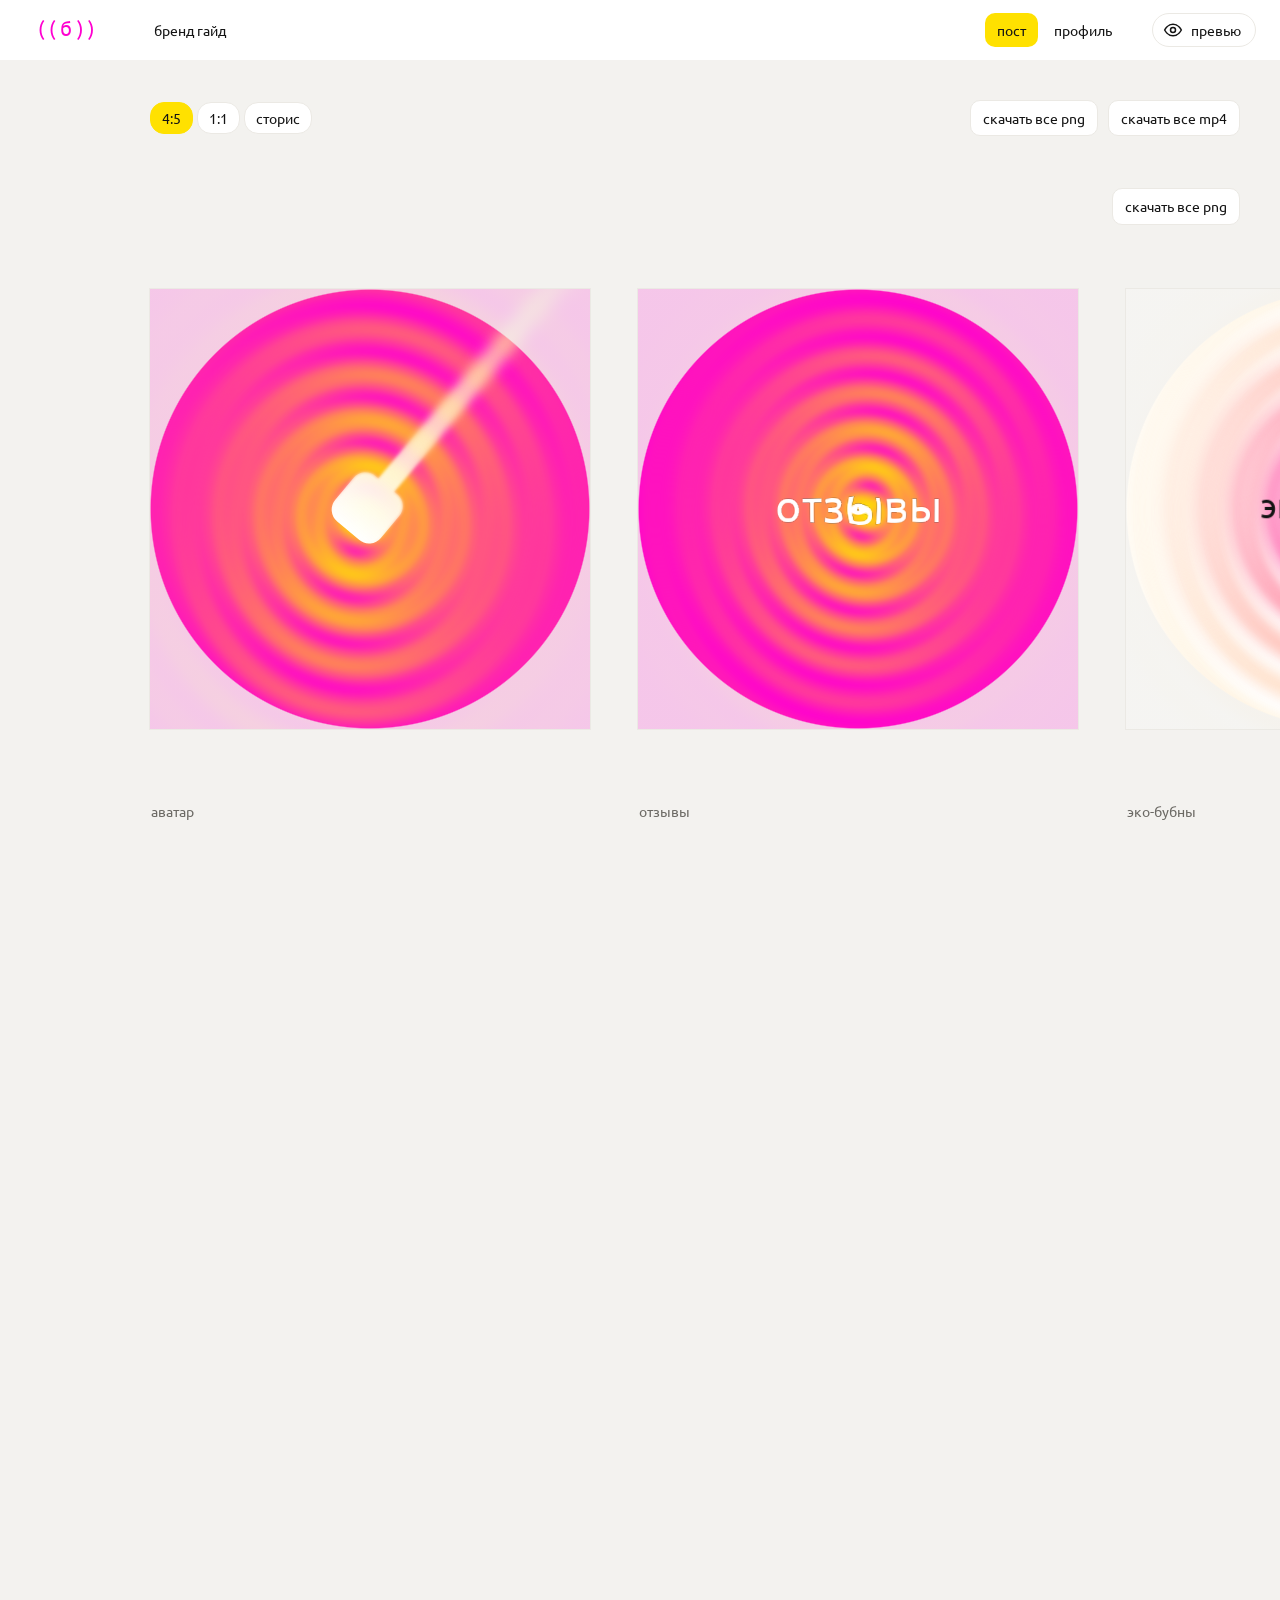
==== assets.html @ 2dc46971 "барабанная: сайт Co-Authored-By: Claude Opus 5.5 <noreply@anthropic.com>" ====
<!doctype html>
<html lang="ru">
<head>
<meta charset="utf-8">
<meta name="viewport" content="width=device-width,initial-scale=1">
<title>барабанная: ассеты</title>
<link rel="preconnect" href="https://fonts.googleapis.com"><link rel="preconnect" href="https://fonts.gstatic.com" crossorigin>
<link href="https://fonts.googleapis.com/css2?family=Ubuntu:wght@400;500;700&family=JetBrains+Mono:wght@400&family=Unbounded:wght@500&family=Comfortaa:wght@500&family=PT+Serif:wght@400&display=swap" rel="stylesheet">
<style>
:root{--pink:#ff00d0;--yellow:#ffe100;--ink:#141414;--mut:#6b6964;--line:#ebe9e4;--bg:#f3f2ef}
*{box-sizing:border-box}
html,body{margin:0;height:100%}
body{font:14px/1.45 Ubuntu,system-ui,sans-serif;color:var(--ink);background:var(--bg)}
button{font:inherit;color:inherit;cursor:pointer}
aside{position:fixed;left:0;top:0;bottom:0;width:270px;overflow-y:auto;display:flex;flex-direction:column;background:#fff;border-right:1px solid var(--line);padding:20px 18px 24px;z-index:5}
.brand{display:flex;align-items:center;justify-content:space-between;margin-bottom:18px}
.brand a{font-size:13px;color:var(--mut);text-decoration:none}
.brand a:hover{color:var(--ink)}
.tabs{display:grid;grid-template-columns:1fr 1fr;gap:4px;margin-bottom:6px}
.tabs button{border:0;background:#f4f2ef;border-radius:10px;padding:10px;font-weight:500;text-align:left}
.tabs button.on{background:var(--yellow)}
.sec{padding:12px 0 2px}
.lab{font-size:11px;color:var(--mut);margin-bottom:6px;display:flex;justify-content:space-between}
.chips{display:flex;flex-wrap:wrap;gap:4px}
.chips button{border:1px solid var(--line);background:#fff;border-radius:14px;padding:5px 11px;white-space:pre;text-align:left}
.chips button.on{background:var(--yellow);color:var(--ink);border-color:var(--yellow)}
.chips.dir button{width:36px;padding:5px 0;text-align:center}
input[type=range]{width:100%;accent-color:var(--pink);margin:2px 0 0}
.chk{display:flex;gap:8px;align-items:center;cursor:pointer;padding:3px 0}
.chk input{accent-color:var(--pink);margin:0}
.add{width:100%;border:1.5px dashed #d6d3cb;background:#faf9f6;border-radius:10px;padding:9px;color:var(--mut)}
.add:hover{border-color:var(--pink);color:var(--pink)}
.foot{display:grid;gap:6px;margin-top:auto;position:sticky;bottom:0;background:#fff;padding:14px 0 2px}
.big{background:var(--pink);color:#fff;border:0;border-radius:12px;padding:11px;font-weight:500}
.alt{border:1px solid var(--line);background:#fff;border-radius:12px;padding:10px}
.note{font-size:12px;color:var(--mut);margin-top:6px}
main{position:fixed;left:270px;right:0;top:0;bottom:0;display:flex;align-items:center;justify-content:center;gap:40px;padding:40px}
.stage{position:relative;flex:none;outline:1px solid var(--line)}
.stage canvas{display:block;cursor:crosshair}
.stage.round{outline:0}
/* the avatar is a square file; the circle is only how instagram shows it: corners stay visible, dimmed */
.amask{position:absolute;inset:0;pointer-events:none;background:radial-gradient(circle closest-side,transparent 99.4%,rgba(243,242,239,.82) 100%)}
.stage:not(.round) .amask,.stage:not(.round) .adir{display:none}
/* handle direction: a dot just outside the circle, drag it around */
.adir{position:absolute;width:22px;height:22px;margin:-11px 0 0 -11px;border-radius:50%;border:2px solid var(--ink);background:var(--yellow);padding:0;cursor:grab;touch-action:none}
.adir:focus-visible{outline:2px solid var(--pink);outline-offset:2px}
.side{display:flex;flex-direction:column;gap:22px;align-items:center}
.side figure{margin:0;display:flex;flex-direction:column;align-items:center;gap:6px;font-size:12px;color:var(--mut)}
.side canvas{border-radius:50%;outline:1px solid var(--line)}
.side.strip{max-height:calc(100vh - 80px);overflow-y:auto;gap:10px;padding:4px}
.th{width:96px;height:120px;border-radius:8px;background:#ddd center/cover;position:relative;cursor:pointer;flex:none;outline:2px solid transparent;outline-offset:2px}
.th.on{outline-color:var(--ink)}
.th b{position:absolute;top:-6px;right:-6px;width:20px;height:20px;border-radius:50%;background:var(--ink);color:#fff;font-size:12px;line-height:20px;text-align:center}
.plus{width:96px;height:120px;flex:none;border:2px dashed #cfcbc3;border-radius:8px;background:transparent;font-size:34px;color:#b5b1a8;font-weight:300}
.plus:hover{border-color:var(--pink);color:var(--pink)}
.row{position:fixed;left:270px;right:0;top:0;bottom:0;display:none;align-items:flex-start;gap:48px;padding:40px 40px 30px;overflow:auto}
.card{flex:none;display:flex;flex-direction:column;gap:12px}
.card canvas{display:block;outline:1px solid var(--line);touch-action:none}
.card .plus{border:1.5px solid #cfcbc3;border-radius:2px;background:#fff;font-size:30px;font-weight:300;color:var(--ink)}
.card .plus span{display:block;font-size:14px;font-weight:400;color:var(--mut);margin-top:6px}
.card .plus:hover{border-color:var(--pink);color:var(--pink)}
.pic{position:relative}
.del{position:absolute;top:-10px;right:-10px;width:26px;height:26px;border-radius:50%;border:0;background:var(--ink);color:#fff;font-size:15px;line-height:26px;padding:0;box-shadow:0 2px 8px rgba(0,0,0,.25)}
.del:hover{background:var(--pink)}
.ctl{display:flex;flex-direction:column;gap:8px}
.grp{display:flex;flex-direction:column;gap:6px}
.ctl{gap:20px!important}
.gl{font-size:11px;color:var(--mut)}
.compass{display:grid;grid-template-columns:repeat(3,28px);grid-template-rows:repeat(3,28px);gap:3px;flex:none}
.compass button{border:1px solid var(--line);background:#fff;border-radius:7px;padding:0;font-size:13px;line-height:1}
.compass button.on{background:var(--yellow);color:var(--ink);border-color:var(--yellow)}
.compass i{display:block}
.sl{display:flex;flex-direction:column;gap:3px;flex:1;min-width:120px;font-size:12px;color:var(--mut)}
.sl input{width:100%}
.col{display:flex;flex-direction:column;gap:6px;flex:1}
.posrow{align-items:flex-start!important}
.sub{display:flex;flex-direction:column;gap:8px;padding-left:12px;border-left:2px solid var(--line)}
.tg{align-self:flex-start;border:1px solid var(--line);background:#fff;border-radius:14px;padding:5px 12px}
.tg.on{background:var(--ink);color:#fff;border-color:var(--ink)}
.row .card{margin-top:64px;margin-bottom:96px}
.card.active{z-index:3}
/* instagram phone next to the avatar */
.igcard{align-self:flex-start;margin-top:64px}
/* just the two phones, to the left of the eye */
.igpanel{position:fixed;top:76px;right:24px;z-index:15;opacity:0;transform:translateX(24px);pointer-events:none;transition:opacity .2s,transform .2s}
.igpanel.on{opacity:1;transform:none;pointer-events:auto}.igpanel .igcard{margin:0}
@media (prefers-reduced-motion:reduce){.igpanel{transition:none}}
.igeye{position:fixed;top:20px;right:20px;width:44px;height:44px;border-radius:50%;border:1px solid var(--line);background:#fff;z-index:16;place-items:center;padding:0;cursor:pointer}
.igeye svg{width:22px;height:22px;fill:none;stroke:var(--ink);stroke-width:1.8}
.igeye.on{background:var(--yellow);border-color:var(--yellow)}
.ighd.c b{text-align:center;margin:0}.ighd.c span{width:14px}
.igun{font-size:14px;font-weight:600}
.igstory span{max-width:70px;white-space:nowrap;overflow:hidden;text-overflow:ellipsis;font-size:12px}
.igun span{font-weight:400;margin-left:4px}
.igmore{color:#8e8e8e}.iglink{color:#3156d6;margin-top:4px}
.igfb{display:flex;align-items:center;gap:8px;padding:0 16px 10px;font-size:12px;line-height:1.3}.igfa{display:flex;flex:none}.igfa i{width:22px;height:22px;border-radius:50%;background:#ddd;border:2px solid #fff;margin-left:-7px}.igfa i:first-child{margin-left:0}
.igbt span.sq{flex:none;width:30px}
.igstory canvas{width:64px;height:64px;border-radius:50%;box-sizing:border-box;border:2px solid #fff;outline:1px solid #dbdbdb}
.hltitle{position:absolute;left:0;right:0;top:calc(100% + 64px);font:inherit;font-size:14px;border:1px solid var(--line);border-radius:10px;padding:7px 10px;background:#fff}
.hltitle.avlabel{border-color:transparent;background:none;color:var(--mut);padding-left:0}
.hltitle:focus{outline:2px solid var(--yellow);border-color:var(--yellow)}
.igwrap{width:calc(390px*var(--igk,.8));height:calc(844px*var(--igk,.8));flex:none}
.igph{width:390px;height:844px;transform:scale(var(--igk,.8));transform-origin:0 0;touch-action:pan-y;cursor:grab;user-select:none;box-sizing:border-box;flex:none;border:12px solid var(--ink);border-radius:56px;background:var(--ink);overflow:hidden;font:13px -apple-system,system-ui,sans-serif;color:#111}
.igtrack{display:flex;width:300%;height:100%;transition:transform .25s}.igtrack.still{transition:none}
.igs{background:#fff;width:33.3333%;flex:none;height:100%;box-sizing:border-box;padding:12px 0 18px;overflow:hidden}
.igst3{background:var(--ink);color:#fff;padding-bottom:0}
.igmedia{position:relative;border-radius:10px;overflow:hidden;color:#fff}.igmedia.light{color:var(--ink)}.igmedia canvas{display:block}.igmedia>canvas{width:100%}
.igbar{position:absolute;left:10px;right:10px;top:10px;height:2px;border-radius:2px;background:color-mix(in srgb,currentColor 35%,transparent)}.igbar i{display:block;height:100%;border-radius:2px;background:currentColor}
.igwho{position:absolute;left:12px;right:12px;top:22px;display:flex;align-items:center;gap:8px;font-size:13px}.igwho span{opacity:.75}.igwho .igx{margin-left:auto;font-size:26px;line-height:1;opacity:1}
.igreply{display:flex;align-items:center;gap:16px;padding:14px 16px;font-size:20px}.igreply span{flex:1;border:1px solid #6b6964;border-radius:22px;padding:10px 16px;font-size:13px}.igreply i{font-style:normal}
.igdotsnav{display:flex;justify-content:center;gap:4px;margin-top:10px}.igdotsnav button{border:0;background:none;border-radius:10px;padding:6px 12px;font:inherit;color:var(--mut)}.igdotsnav button.on{background:var(--yellow);color:var(--ink)}
@media (prefers-reduced-motion:reduce){.igtrack{transition:none}}
.igsb{display:flex;justify-content:space-between;padding:0 22px 8px;font-size:13px}
.ighd{display:flex;align-items:center;padding:4px 16px 12px;font-size:18px}.ighd b{flex:1;margin-left:14px;font-size:17px}
.igtop{display:flex;align-items:center;gap:18px;padding:0 16px}
.igav{border-radius:50%;display:block;flex:none}
.igst>b{font-size:14px}.ignums{display:flex;gap:16px;margin-top:6px}.ignums div{display:flex;flex-direction:column;font-size:12px}.ignums b{font-size:16px}
.igbio{padding:10px 16px 10px;line-height:1.4}
.igbt{display:flex;gap:6px;padding:0 16px}.igbt span{flex:1;text-align:center;background:#efefef;border-radius:8px;padding:6px 0;font-weight:600}
.igstories{display:flex;gap:12px;padding:12px 16px;overflow:hidden}.igstory{display:flex;flex-direction:column;align-items:center;gap:4px;font-size:11px}.igstory i{width:54px;height:54px;border-radius:50%;border:1px solid #ddd;background:#f6f6f6}
.igcm{display:flex;gap:10px;padding:8px 14px 0;line-height:1.35}
.igau{display:flex;align-items:center;gap:10px;padding:0 14px 10px}.igau b{flex:1}.igdots{font-size:16px}
.igpost{display:block;width:100%}
.igtabs{display:flex;margin-top:6px}.igtabs i{flex:1;display:grid;place-items:center;height:34px;border-bottom:1px solid #efefef}.igtabs i.on{border-bottom:2px solid #111}
.igtabs svg{width:18px;height:18px;fill:#111}.igtabs svg.ol{fill:none;stroke:#8e8e8e;stroke-width:1.8}.igtabs svg.ol path{fill:none}
.iggrid{display:grid;grid-template-columns:repeat(3,1fr);gap:2px}.iggrid canvas{width:100%;aspect-ratio:4/5;display:block}
.igacts{padding:8px 14px 2px;font-size:18px;letter-spacing:2px}
.igcap{padding:0 14px 4px;font-size:11.5px;line-height:1.35}.igcap>div{margin-top:2px}

.iggray{width:28px;height:28px;border-radius:50%;background:#e4e4e4;flex:none}.igmeta{color:#8e8e8e;font-size:11px;margin-top:3px}
.lock{position:absolute;top:-48px;right:-42px;   /* in the gap, on the level of the top buttons: the side tools never cover it */width:36px;height:36px;border-radius:50%;border:1px solid var(--line);background:#fff;padding:0;z-index:4;display:grid;place-items:center}
.lock svg{width:18px;height:18px;fill:none;stroke:var(--ink);stroke-width:2;stroke-linecap:round}
.lock.on{background:var(--yellow);border-color:var(--yellow)}
.lock:hover{border-color:var(--ink)}   /* neighbours stay put, the tools overlap them */
.row{padding-left:150px}   /* room for the first post's tools */
/* one menu on top, both editors on one page */
aside,main{display:none!important}
.topbar{position:fixed;top:0;left:0;right:0;height:60px;display:flex;align-items:center;gap:28px;padding:0 24px;background:#fff;z-index:20}
.tblogo canvas{display:block}.tbl,.tbnav a{color:var(--ink);text-decoration:none;padding:7px 12px;border-radius:10px}
.tbl:hover,.tbnav a:hover{background:#f4f2ef}
.tbnav{display:flex;gap:4px;margin-left:auto}.tbnav a.on{background:var(--yellow)}
.tbeye{display:flex;align-items:center;gap:8px;border:1px solid var(--line);background:#fff;border-radius:22px;padding:6px 14px 6px 10px;font:inherit;cursor:pointer}
.tbeye svg{width:20px;height:20px;fill:none;stroke:var(--ink);stroke-width:1.8}.tbeye.on{background:var(--yellow);border-color:var(--yellow)}
.page{padding-top:60px;padding-bottom:40vh}   /* room to scroll the last row up to the middle of the screen */
.sec{scroll-margin-top:60px}
.sechd{display:flex;align-items:center;gap:10px;padding:28px calc(40px + var(--pv,0px)) 0 150px;min-height:36px}
.sechd .sp{flex:1}
.page .row{position:static;display:flex;overflow-x:auto;overflow-y:hidden;padding-top:0;padding-right:calc(40px + var(--pv,0px));padding-bottom:10px}
.card.static{cursor:pointer}.card.static canvas{outline:1px solid var(--line)}
.dtop{position:absolute;left:0;right:0;bottom:calc(100% + 12px);display:flex;justify-content:space-between;align-items:center}
.tline{position:absolute;left:0;right:0;top:calc(100% + 60px);display:flex;align-items:center;gap:8px}
.tline .circ{flex:none;display:grid;place-items:center}
.tline svg{width:16px;height:16px;fill:var(--ink);stroke:var(--ink)}
.tdw{display:flex;align-items:center;gap:4px;flex:none;font-size:13px;color:var(--mut)}
.tdur{width:52px;height:36px;border:1px solid var(--line);border-radius:18px;text-align:center;font:inherit;font-size:13px;color:var(--ink);background:#fff;padding:0 4px}
.tdur:focus{outline:2px solid var(--yellow);border-color:var(--yellow)}
.ttrack{position:relative;flex:1;height:36px;cursor:pointer;touch-action:none;margin:0 9px}
.ttrack::before{content:'';position:absolute;left:0;right:0;top:17px;height:2px;background:var(--line)}
.ttick{position:absolute;top:13px;width:1px;height:10px;background:#d8d5cf}
.thead{position:absolute;top:2px;bottom:2px;width:2px;margin-left:-1px;background:var(--pink);pointer-events:none}
.tmark{position:absolute;top:50%;width:18px;height:18px;margin:-9px 0 0 -9px;border-radius:50%;border:2px solid var(--ink);background:#fff;padding:0;cursor:ew-resize;z-index:1}
.tmark.on{background:var(--yellow);border-color:var(--yellow)}
.tmark:focus-visible{outline:2px solid var(--pink)}
.dbot{position:absolute;left:0;right:0;top:calc(100% + 12px);display:flex;justify-content:space-between;align-items:center}
.dgrp{display:flex;gap:8px;align-items:center}
.dleft{position:absolute;right:calc(100% + 14px);display:flex;flex-direction:column;align-items:flex-end;gap:8px;width:100px}
.kico{display:flex;align-items:center;gap:8px}
.klab{font-size:12px;color:var(--mut);text-align:right;white-space:nowrap}
.kico:hover .klab,.kico:focus-within .klab{color:var(--ink)}
.dleft.lab{width:auto}
.dleft .gap{height:6px}
.sws.wrap{justify-content:flex-end}
.dleft select{font:inherit;font-size:12px;border:1px solid var(--line);border-radius:10px;padding:4px 6px;background:#fff;width:100px}
.sws.col{flex-direction:column;align-items:flex-end}
.circ{width:36px;height:36px;border-radius:50%;border:1px solid var(--line);background:#fff;padding:0;font-size:14px;line-height:1}
.circ.on{background:var(--yellow);color:var(--ink);border-color:var(--yellow)}
.circ.lg{font-size:11px}
.circ.del2{position:absolute;top:-14px;right:-14px;width:28px;height:28px;background:var(--ink);color:#fff;border-color:var(--ink);font-size:13px;z-index:7}
.circ.del2:hover{background:var(--pink);color:#fff;border-color:var(--pink)}
.rect{border:1px solid var(--line);background:#fff;border-radius:10px;padding:7px 12px}
.rect:hover{border-color:var(--ink)}
.pic{position:relative}
.ov{position:absolute;inset:0;cursor:pointer}
.kinds{display:flex;flex-direction:column;gap:4px;align-items:flex-end}
.kind{border:1px solid var(--line);background:#fff;border-radius:8px;padding:2px;line-height:0}
.kind.on{border-color:var(--yellow);box-shadow:0 0 0 2px var(--yellow)}
.snap{position:absolute;border:1.5px dashed rgba(20,20,20,.35);border-radius:4px;pointer-events:none}
.snap.on{border:2px solid var(--yellow);background:rgba(255,225,0,.18)}
.selbox{position:absolute;border:2px dashed var(--yellow);border-radius:4px;pointer-events:none;box-shadow:0 0 0 1px rgba(0,0,0,.15)}
.ontext{position:absolute;margin:0;padding:0;border:0;outline:2px dashed var(--yellow);outline-offset:6px;background:transparent;font-family:Ubuntu;line-height:1.04;resize:none;overflow:hidden;caret-color:var(--pink)}
.card{position:relative}
.tools{position:absolute;left:calc(100% + 16px);width:230px;display:flex;flex-direction:column;gap:12px;padding:14px;background:#fff;border:1px solid var(--line);border-radius:14px;z-index:6}
.trow{display:flex;gap:8px;align-items:center;flex-wrap:wrap}
.tb{border:1px solid var(--line);background:#fff;border-radius:12px;padding:5px 11px;min-height:30px}
.tb.on{background:var(--ink);color:#fff;border-color:var(--ink)}
.tools select{font:inherit;border:1px solid var(--line);border-radius:10px;padding:6px 8px;background:#fff;width:100%}
.knob{display:flex;flex-direction:column;align-items:center;gap:2px;cursor:ns-resize;user-select:none;touch-action:none;font-size:11px;color:var(--mut);border-radius:10px;padding:2px}
.knob svg{width:36px;height:36px}
.knob span{display:none}
.knob{padding:0!important}
.knob .kt{fill:#fff;stroke:var(--line);stroke-width:2.5}
.knob .kv{fill:none;stroke:var(--yellow);stroke-width:3;stroke-linecap:round}
.stk{width:36px;height:36px;border-radius:50%;border:1px solid var(--line);background:#fff;cursor:grab;touch-action:none;user-select:none}
.stk svg{width:100%;height:100%;display:block}
.stk line{stroke:var(--mut);stroke-width:3;stroke-linecap:round}.stk circle{fill:var(--mut)}
.stk.on{background:var(--yellow);border-color:var(--yellow)}.stk.on line{stroke:var(--ink)}.stk.on circle{fill:var(--ink)}
.stk:focus-visible{outline:2px solid var(--pink)}
.knob .kh{fill:var(--ink)}
.knob .kp{stroke:var(--ink);stroke-width:2.5;stroke-linecap:round}
.knob:focus-visible{outline:2px solid var(--pink)}
.hint2{font-size:12px;color:var(--mut)}
.ctl textarea{font:inherit;border:1px solid var(--line);border-radius:10px;padding:7px 9px;resize:vertical;background:#fff}
.ctl select{font:inherit;border:1px solid var(--line);border-radius:10px;padding:6px 8px;background:#fff}
.posrow{display:flex;gap:10px;align-items:center}.posrow input{flex:1}
.acts{display:flex;gap:6px}.acts button{border:1px solid var(--line);background:#fff;border-radius:10px;padding:5px 10px;font-size:13px}
.sws{display:flex;gap:8px}
.sw{width:28px;height:28px;border-radius:50%;border:0;padding:0;box-shadow:inset 0 0 0 1px rgba(0,0,0,.12);background-size:cover}
.sw.on{box-shadow:0 0 0 2px #fff,0 0 0 4px var(--yellow)}
#toast{position:fixed;right:24px;top:76px;transform:translateY(-12px);opacity:0;pointer-events:none;background:var(--ink);color:#fff;border-radius:12px;padding:10px 14px;display:flex;gap:14px;align-items:center;transition:opacity .2s,transform .2s;z-index:20}
#toast.on{opacity:1;transform:translateY(0);pointer-events:auto}
#toast button{border:0;background:var(--yellow);color:var(--ink);border-radius:8px;padding:4px 10px;font-weight:500}
@media (prefers-reduced-motion:reduce){#toast{transition:none}}
.hint{position:fixed;right:22px;bottom:18px;font-size:12px;color:var(--mut)}
#drop{position:fixed;inset:72px 12px 12px 12px;border:2px dashed var(--pink);border-radius:18px;display:none;place-items:center;color:var(--pink);font-weight:500;background:rgba(255,0,208,.04);pointer-events:none;z-index:9}
#drop.on{display:grid}
button:focus-visible,a:focus-visible,select:focus-visible,input:focus-visible{outline:2px solid var(--pink);outline-offset:2px}
</style>
</head>
<body>
<aside>
  <div class="brand"><canvas id="brand" width="120" height="24" style="width:120px;height:24px"></canvas><a href="guide.html">гайд</a></div>
  <div class="tabs" id="tabs"></div>
  <div id="panel"></div>
  <div class="foot"><button class="alt" id="rnd">другой вариант</button><button class="big" id="png">скачать PNG</button><button class="alt" id="pngall" style="display:none">скачать все фото</button></div>
</aside>
<main><div class="stage" id="stage"><canvas id="cv"></canvas><div class="amask"></div><button class="adir" id="adir" title="куда смотрит ручка — тяни по кругу" aria-label="куда смотрит ручка"></button></div><div class="side" id="side"></div></main>
<header class="topbar"><a class="tblogo" href="guide.html" title="бренд гайд"><canvas id="tbLogo"></canvas></a><a class="tbl" href="guide.html">бренд гайд</a>
  <nav class="tbnav"><a href="#posts" data-k="post">пост</a><a href="#profile" data-k="avatar">профиль</a></nav>
  <button class="tbeye" id="igeye"><svg viewBox="0 0 24 24"><path d="M2 12s3.6-7 10-7 10 7 10 7-3.6 7-10 7S2 12 2 12z"/><circle cx="12" cy="12" r="3"/></svg><span>превью</span></button></header>
<div class="page" id="page">
  <section class="sec" id="posts"><div class="sechd" id="hdpost"></div><div class="row" id="rowPost"></div></section>
  <section class="sec" id="profile"><div class="sechd" id="hdavatar"></div><div class="row" id="rowProfile"></div></section>
</div>
<div class="hint" id="hint"></div>
<div id="drop">брось фото</div>
<input type="file" id="file" accept="image/*" multiple hidden>
<script>document.write('<script src="wave.js?'+Date.now()+'"><\/script>')</script><!-- always the fresh engine, never a cached one -->
<script>
'use strict';
// ───────── brand rules (from the guide) ─────────
const RING={size:.6,phase:.23,shift:.061,angle:15,blur:0,soft:1.35,persp:0,sy:1.08,disp:.88,rgb:.35,tint:.43};
const PINK=[1,0,.816],WHITE=[1,1,1],DARK=[20/255,20/255,20/255];
const SURF={ // background decides everything else
  pink:{sw:'#ff00d0',bg:PINK,grad:'yellow',stick:'white'},
  white:{sw:'#ffffff',bg:WHITE,grad:'pink',stick:'pinkyellow'},
  photo:{sw:null,bg:WHITE,grad:'pink',stick:'white'},
};
const DIRS=[['↖',-135],['↑',-90],['↗',-50],['←',180],['→',0],['↙',135],['↓',90],['↘',45]];
const LOGOS=[
  {id:'b1',label:'( ( б ) )',level:1,main:true},{id:'b0',label:'( б )',level:0},{id:'b2',label:'(  ( ( б ) )  )',level:2},{id:'b3',label:'(   (  ( ( б ) )  )   )',level:3},
  {id:'w1',label:'( ( барабанная ) )',level:1,word:'барабанная'},
  {id:'m1',label:'барабанная',lines:['барабанная']},{id:'m2',label:'барабанная / мастерская',lines:['барабанная','мастерская']},
  {id:'m4',label:'барабанная мастерская петра атапина',lines:['барабанная','мастерская','петра','атапина']},
];
const FONTS=[['Ubuntu','Ubuntu',400],['моно','"JetBrains Mono"',400],['антиква','"PT Serif"',400],['гротеск','Unbounded',500],['округлый','Comfortaa',500]];
const LCOL={white:'#ffffff',pink:'#ff00d0',dark:'#141414',two:'two'};   // two = pink + yellow double brackets
const FMTS={photo:'как фото','4:5':'4:5','1:1':'1:1','9:16':'сторис'};
const FMTWH={'4:5':[1080,1350],'1:1':[1080,1080],'9:16':[1080,1920]};
const POS=[['bl','↙'],['tl','↖'],['tr','↗'],['br','↘'],['c','•']];
const POSNAME={bl:'слева внизу',tl:'слева вверху',tr:'справа вверху',br:'справа внизу',c:'по центру'};   // from bottom-left, clockwise

const DEF={tab:'post',postFmt:'4:5',
  post:{surf:'white',text:'приходи на мастер-класс\nсделаем бубен своими руками',tsize:.5,tpos:'top',rings:true,stick:true,logo:true,cx:.64,cy:.62,zone:null,rsize:.45,dir:-50,lkind:'b1',lcolor:'auto',lpos:'bl',lsize:.4},
  avatar:{surf:'pink',cx:.46,cy:.52,phase:.23,stick:true,dir:-50,scale:.55},
  logo:{fmt:'4:5'},
  card:{kind:'b1',color:'white',pos:'bl',size:.5}};      // defaults for every new photo
let S=JSON.parse(JSON.stringify(DEF));
try{const v=JSON.parse(localStorage.getItem('bb.assets.v6')||'null');if(v&&v.avatar){S.tab=v.tab==='logo'?'post':v.tab;if(v.post)Object.assign(S.post,v.post);if(v.postFmt)S.postFmt=v.postFmt;if(v.avatarSet)S.avatarSet=v.avatarSet;if(v.hlSet)S.hlSet=v.hlSet;if(Array.isArray(v.profile)&&v.profile.length)S.profile=v.profile;if(Array.isArray(v.posts)&&v.posts.length)S.posts=v.posts;Object.assign(S.avatar,v.avatar);Object.assign(S.logo,v.logo||{});Object.assign(S.card,v.card||{})}}catch(e){}
S.move=true;   // a post is always animated; the PNG is the still picture (the end state of a staying wave)
// posts and the profile (avatar + every cover) are kept card by card, so each one comes back with its own settings
let ready=false;
const keepLists=()=>{if(!ready)return;for(const[k,to]of[['post','posts'],['avatar','profile']]){const L=S.tab===k?posts:TABS[k];if(L)S[to]=L.map(p=>({set:p.set,title:p.title,av:p.av,pan:p.pan,pid:p.pid,link:p.link}))}};
// photos live in IndexedDB under the card's photo id
const photoDB=()=>new Promise((ok,no)=>{const r=indexedDB.open('bb.photos',1);r.onupgradeneeded=()=>r.result.createObjectStore('p');r.onsuccess=()=>ok(r.result);r.onerror=()=>no(r.error)});
async function keepPhoto(p,file){p.pid='p'+Date.now()+Math.random().toString(36).slice(2,7);try{const db=await photoDB();db.transaction('p','readwrite').objectStore('p').put(file,p.pid)}catch(e){console.warn(e)}}
async function loadPhoto(p){try{const db=await photoDB(),f=await new Promise(ok=>{const r=db.transaction('p').objectStore('p').get(p.pid);r.onsuccess=()=>ok(r.result);r.onerror=()=>ok(null)});if(!f)return;
  const url=URL.createObjectURL(f),im=new Image();im.onload=()=>{p.img=im;p.url=url;layout()};im.src=url}catch(e){console.warn(e)}}
const restoreList=A=>A.map(o=>{const p={img:null,url:'',pan:o.pan||[0,0],set:o.set,pid:o.pid};if(o.av)p.av=true;if(o.title!=null)p.title=o.title;if(o.link)p.link=true;if(p.pid)loadPhoto(p);return p});
function restoreProfile(){const L=restoreList(S.profile);if(!L.some(isAv))L.unshift(makeAvatarPost());return L}
// on load: forget photos that no card uses any more
async function prunePhotos(){try{const used=new Set([...(S.posts||[]),...(S.profile||[])].map(o=>o.pid)),db=await photoDB(),st=db.transaction('p','readwrite').objectStore('p'),r=st.getAllKeys();r.onsuccess=()=>r.result.forEach(k=>{if(!used.has(k))st.delete(k)})}catch(e){}}
const save=()=>{try{keepLists();localStorage.setItem('bb.assets.v6',JSON.stringify(S))}catch(e){}};

// ───────── engines ─────────
const glc=document.createElement('canvas'),E=Wave.make(glc),stk=document.createElement('canvas'),tmp=document.createElement('canvas');
const photos=[];   // [{img,url,set}]  set = this photo's own logo settings
let avatarPhoto=null;if(S.avatar.surf==='photo')S.avatar.surf='pink';
function addPhotos(srcs){let left=srcs.length;const start=photos.length;
  srcs.forEach((src,i)=>{const im=new Image();im.onload=()=>{const set=JSON.parse(JSON.stringify(S.card));if(!['tl','tr','c','bl','br'].includes(set.pos))set.pos='bl';photos[start+i]={img:im,url:src,set,pan:[0,0]};
    if(!avatarPhoto)avatarPhoto=im;if(--left===0){build();layout()}};im.src=src})}

// ───────── AVATAR ─────────
function renderAvatar(W){
  const A=S.avatar,su=SURF[A.surf],c=document.createElement('canvas');c.width=c.height=W;const x=c.getContext('2d');
  // logo variant: ( ( б ) ) in the middle of the circle, on the plain background or the photo
  if(A.kind==='logo'){const ph=A.surf==='photo'&&avatarPhoto;
    if(ph){const im=avatarPhoto,sc=Math.max(W/im.width,W/im.height);x.drawImage(im,(W-im.width*sc)/2,(W-im.height*sc)/2,im.width*sc,im.height*sc)}
    else{x.fillStyle=A.surf==='white'?'#ffffff':'#ff00d0';x.fillRect(0,0,W,W)}
    const col=A.surf==='white'?'#ff00d0':'#ffffff';let size=W*.3;while(size>8&&Wave.logoWidth(x,size,1,false,'Ubuntu',400,'б')>W*(.42+A.scale*.3))size*=.97;
    Wave.logo(x,W/2,W/2,size,col,null,1,'Ubuntu',400,'б');return c}
  glc.width=glc.height=W;const ph=A.surf==='photo'&&avatarPhoto;E.setImage(ph?avatarPhoto:null);
  const k=.7+A.scale*1.5;  // 0..1 slider -> 0.7..2.2x
  E.draw(Object.assign({},RING,{size:RING.size*k,cx:A.cx,cy:A.cy,phase:A.phase,bg:su.bg,grad:su.grad,mode:ph?1:0}));
  x.drawImage(glc,0,0);
  if(A.stick){stk.width=stk.height=W;Wave.stick(stk.getContext('2d'),W,W,{on:true,cx:A.cx+.03*k,cy:A.cy-.02*k,angle:A.dir,grad:su.stick,blur:.045,scale:k});x.drawImage(stk,0,0)}
  return c;
}
// ───────── LOGO ON PHOTO ─────────
function photoDims(p){const L=S.logo;
  if(L.fmt==='photo'){let s=Math.min(1,2400/Math.max(p.img.width,p.img.height));if(Math.min(p.img.width,p.img.height)*s<1080)s=1080/Math.min(p.img.width,p.img.height);
    return[Math.round(p.img.width*s/2)*2,Math.round(p.img.height*s/2)*2]}
  return FMTWH[L.fmt]||FMTWH['4:5'];}
function fitOf(p,W,H,z=1){const ca=W/H,ia=p.img.width/p.img.height;let sx=1,sy=1;if(ia>ca)sx=ca/ia;else sy=ia/ca;return[sx/z,sy/z]}   // z: photo zoom, 1 = cover
function renderLogo(p,W,H){
  const st=p.set,k=LOGOS.find(l=>l.id===st.kind)||LOGOS[0],f=FONTS[0];
  const two=st.color==='two'&&!k.lines,col=two?'#ff00d0':(LCOL[st.color]==='two'?'#ff00d0':LCOL[st.color]);
  const c=document.createElement('canvas');c.width=W;c.height=H;const x=c.getContext('2d'),md=Math.min(W,H);
  const size=md*(k.lines?.035+st.size*.07:.04+st.size*.1),m=md*.06;let box;
  if(k.lines){x.font=`${f[2]} ${size}px ${f[1]}`;let w=0;for(const l of k.lines)w=Math.max(w,x.measureText(l).width);box={w,h:k.lines.length*size*1.02}}
  else box={w:Wave.logoWidth(x,size,k.level,two,f[1],f[2],k.word||'б'),h:size};
  let cx,cy;{
    const lft=m+box.w/2,rgt=W-m-box.w/2,top=m+box.h/2,bot=H-m-box.h/2;[cx,cy]={tl:[lft,top],tr:[rgt,top],bl:[lft,bot],br:[rgt,bot],c:[W/2,H/2]}[st.pos]||[rgt,bot]}
  const pan=p.pan||[0,0];
  {const[sx,sy]=fitOf(p,W,H);x.drawImage(p.img,p.img.width*(1-sx)*(.5+pan[0]),p.img.height*(1-sy)*(.5+pan[1]),p.img.width*sx,p.img.height*sy,0,0,W,H)}
  if(k.lines){x.font=`${f[2]} ${size}px ${f[1]}`;x.fillStyle=col;x.textBaseline='alphabetic';const lh=size*1.02;k.lines.forEach((l,i)=>x.fillText(l,cx-box.w/2,cy-box.h/2+size*.78+i*lh))}
  else Wave.logo(x,cx,cy,size,col,two?'#ffe100':null,k.level,f[1],f[2],k.word||'б');
  return c;
}

// ───────── helpers ─────────
let toastT=0;
function toast(msg,undo){let t=document.getElementById('toast');if(!t){t=document.createElement('div');t.id='toast';t.setAttribute('role','status');document.body.appendChild(t)}
  t.innerHTML='';t.append(msg);if(undo){const b=document.createElement('button');b.textContent='отменить';b.onclick=()=>{undo();t.classList.remove('on')};t.appendChild(b)}
  t.classList.add('on');clearTimeout(toastT);toastT=setTimeout(()=>t.classList.remove('on'),7000)}
const el=(t,c,h)=>{const e=document.createElement(t);if(c)e.className=c;if(h!=null)e.innerHTML=h;return e};
const dpr=()=>Math.min(devicePixelRatio||1,2);
// colour swatch button: shows the colour, never names it
function swatch(val,cur,css,on,title){const b=el('button','sw'+(val===cur?' on':''));b.style.background=css;b.title=title||'';b.setAttribute('aria-label',title||'');b.setAttribute('aria-pressed',val===cur);b.onclick=on;return b}
function swatchRow(p,opts,cur,on){const w=el('div','sws');for(const[v,css,t]of opts)w.appendChild(swatch(v,cur,css,()=>on(v),t));p.appendChild(w)}
// H.264 first (instagram takes it everywhere); VP9 inside MP4 only if the browser has no H.264 encoder
async function pickCodec(w,h){for(const[c,m]of[['avc1.640033','avc'],['avc1.640028','avc'],['avc1.4d0033','avc'],['avc1.42003e','avc'],['avc1.42001f','avc'],['vp09.00.40.08','vp9']]){try{const r=await VideoEncoder.isConfigSupported({codec:c,width:w,height:h,bitrate:8e6,framerate:30});if(r.supported)return[c,m]}catch(e){}}return null}
// one post as a clip: its own length (durOf), 30 fps, H.264 in MP4
async function saveMP4(p,i,W,H,prog){
  if(!('VideoEncoder' in window)){toast('этот браузер не пишет видео — открой в свежем Chrome');return}
  try{const{Muxer,ArrayBufferTarget}=await import('./lib/mp4-muxer.mjs');
    const fps=30,N=Math.round(durOf(p)*fps),pc=await pickCodec(W,H);if(!pc)throw Error('нет видеокодека');const[codec,mc]=pc;
    const muxer=new Muxer({target:new ArrayBufferTarget(),video:{codec:mc,width:W,height:H},fastStart:'in-memory'});let err=null;
    const enc=new VideoEncoder({output:(c,m)=>muxer.addVideoChunk(c,m),error:e=>err=e});enc.configure({codec,width:W,height:H,bitrate:Math.round(W*H*6),framerate:fps});
    for(let f=0;f<N;f++){if(err)throw err;const T=f/fps,fr=renderPost(p,W,H,{t:T});
      const vf=new VideoFrame(fr,{timestamp:Math.round(T*1e6),duration:Math.round(1e6/fps)});enc.encode(vf,{keyFrame:f%fps===0});vf.close();
      while(enc.encodeQueueSize>4)await new Promise(r=>setTimeout(r,1));if(f%3===0){prog&&prog(f/N);await new Promise(r=>setTimeout(r,0))}}
    await enc.flush();if(err)throw err;muxer.finalize();
    const a=document.createElement('a');a.href=URL.createObjectURL(new Blob([muxer.target.buffer],{type:'video/mp4'}));a.download=`barabannaja-post-${i+1}-${W}x${H}.mp4`;a.click();setTimeout(()=>URL.revokeObjectURL(a.href),4000)}
  catch(e){console.error(e);toast('не получилось записать видео: '+e.message)}}
async function savePNG(img,name){const b=await new Promise(r=>img.toBlob(r,'image/png')),a=document.createElement('a');
  a.href=URL.createObjectURL(b);a.download=name;document.body.appendChild(a);a.click();setTimeout(()=>{URL.revokeObjectURL(a.href);a.remove()},2000)}

// ───────── avatar stage ─────────
const ROWS={};let row;
const cv=document.getElementById('cv'),stage=document.getElementById('stage'),side=document.getElementById('side'),rowPost=document.getElementById('rowPost'),rowProfile=document.getElementById('rowProfile'),mainEl=document.querySelector('main');
function layoutAvatar(){
  let h=mainEl.clientHeight-80,w=h;const maxW=mainEl.clientWidth-80-160;if(w>maxW){w=maxW;h=w}
  cv.style.width=w+'px';cv.style.height=h+'px';cv.width=cv.height=Math.round(w*dpr());stage.classList.add('round');drawAvatar()}
function placeDir(){const b=document.getElementById('adir'),A=S.avatar,a=(A.dir??-50)*Math.PI/180,r=cv.clientWidth/2,R=r+22;
  b.style.display=A.stick&&A.kind!=='logo'?'block':'none';b.style.left=(r+Math.cos(a)*R)+'px';b.style.top=(r+Math.sin(a)*R)+'px'}
function drawAvatar(){const img=renderAvatar(cv.width),x=cv.getContext('2d');x.clearRect(0,0,cv.width,cv.height);x.drawImage(img,0,0);placeDir();
  side.innerHTML='';for(const[s,l]of[[110,'в профиле'],[40,'в комментариях']]){const f=el('figure'),c=el('canvas'),d=dpr();
    c.width=c.height=s*d;c.style.width=c.style.height=s+'px';c.getContext('2d').drawImage(img,0,0,s*d,s*d);f.append(c,l);side.appendChild(f)}}
let drag=false;
{const b=document.getElementById('adir');let on=false;
  const ang=e=>{const r=cv.getBoundingClientRect();return Math.round(Math.atan2(e.clientY-(r.top+r.height/2),e.clientX-(r.left+r.width/2))*180/Math.PI)};
  b.onpointerdown=e=>{on=true;b.setPointerCapture(e.pointerId);e.stopPropagation()};
  b.onpointermove=e=>{if(!on)return;S.avatar.dir=ang(e);drawAvatar()};
  b.onpointerup=()=>{if(on){on=false;save()}};
  b.onkeydown=e=>{const d={ArrowRight:10,ArrowDown:10,ArrowLeft:-10,ArrowUp:-10}[e.key];if(d){e.preventDefault();S.avatar.dir=((S.avatar.dir??-50)+d+540)%360-180;drawAvatar();save()}}}
cv.onpointerdown=e=>{drag=true;cv.setPointerCapture(e.pointerId);cv.onpointermove(e)};
cv.onpointermove=e=>{if(!drag||S.avatar.kind==='logo')return;const r=cv.getBoundingClientRect();S.avatar.cx=(e.clientX-r.left)/r.width;S.avatar.cy=(e.clientY-r.top)/r.height;drawAvatar()};
cv.onpointerup=()=>{drag=false;save()};

// ───────── logo cards row ─────────
let cardH=400;
function layoutRow(){
  cardH=Math.max(220,row.clientHeight-250);
  row.innerHTML='';
  photos.forEach((p,i)=>{if(p)row.appendChild(card(p,i))});
  const[aw,ah]=photos[0]?photoDims(photos[photos.length-1]):[1080,1350];
  const add=el('div','card');const tile=el('button','plus',photos.length?'+':'+<span>добавь фото</span>');tile.style.height=cardH+'px';tile.style.width=Math.round(cardH*aw/ah)+'px';
  tile.onclick=()=>document.getElementById('file').click();add.appendChild(tile);row.appendChild(add);
}
function card(p,i){
  const[W,H]=photoDims(p),w=Math.round(cardH*W/H),c=el('div','card'),cvv=el('canvas');
  cvv.style.width=w+'px';cvv.style.height=cardH+'px';cvv.width=Math.round(w*dpr());cvv.height=Math.round(cardH*dpr());
  const paint=()=>{const img=renderLogo(p,cvv.width,cvv.height);cvv.getContext('2d').drawImage(img,0,0)};paint();
  // drag = move the photo inside the frame (the logo stays where the arrows put it)
  let dr=null;const cl=v=>v<-.5?-.5:v>.5?.5:v;
  cvv.onpointerdown=e=>{dr=[e.clientX,e.clientY];cvv.setPointerCapture(e.pointerId);cvv.style.cursor='grabbing'};
  cvv.onpointermove=e=>{if(!dr)return;const r=cvv.getBoundingClientRect(),[sx,sy]=fitOf(p,W,H),pan=p.pan||(p.pan=[0,0]);
    const dx=(e.clientX-dr[0])/r.width,dy=(e.clientY-dr[1])/r.height;dr=[e.clientX,e.clientY];
    if(1-sx>1e-4)pan[0]=cl(((1-sx)*(.5+pan[0])-dx*sx)/(1-sx)-.5);if(1-sy>1e-4)pan[1]=cl(((1-sy)*(.5+pan[1])-dy*sy)/(1-sy)-.5);paint()};
  cvv.onpointerup=()=>{dr=null;cvv.style.cursor='grab'};cvv.style.cursor='grab';
  const ctl=el('div','ctl');ctl.style.width=Math.max(w,200)+'px';
  const k=LOGOS.find(l=>l.id===p.set.kind)||LOGOS[0];
  const col=[['white','#ffffff','белый'],['pink','#ff00d0','розовый'],['dark','#141414','тёмный']];
  if(!k.lines)col.push(['two','linear-gradient(90deg,#ff00d0 50%,#ffe100 50%)','два цвета']);
  swatchRow(ctl,col,p.set.color,v=>{p.set.color=v;remember(p);refresh()});
  const sel=el('select');for(const l of LOGOS){const o=el('option');o.value=l.id;o.textContent=l.label;if(l.id===p.set.kind)o.selected=true;sel.appendChild(o)}
  sel.onchange=()=>{p.set.kind=sel.value;if(LOGOS.find(l=>l.id===sel.value).lines&&p.set.color==='two')p.set.color='pink';remember(p);refresh()};ctl.appendChild(sel);
  const pr=el('div','posrow'),pc=el('div','chips dir');
  for(const[v,l]of POS){const b=el('button',v===p.set.pos?'on':'',l);b.title=POSNAME[v];b.onclick=()=>{p.set.pos=v;remember(p);refresh()};pc.appendChild(b)}
  const rg=el('input');rg.type='range';rg.min=0;rg.max=1;rg.step=.01;rg.value=p.set.size;rg.title='размер';rg.oninput=()=>{p.set.size=+rg.value;paint()};rg.onchange=()=>remember(p);
  pr.append(pc,rg);ctl.appendChild(pr);
  const ac=el('div','acts');const dl=el('button','','скачать');dl.onclick=()=>{const[W2,H2]=photoDims(p);savePNG(renderLogo(p,W2,H2),`barabannaja-logo-${i+1}-${W2}x${H2}.png`)};
    const all=el('button','','раскатить на все');all.title='цвет, лого, место и размер этого фото — на все остальные';
  all.onclick=()=>{const before=photos.map(q=>q&&JSON.parse(JSON.stringify(q.set)));for(const q of photos)if(q&&q!==p)q.set=JSON.parse(JSON.stringify(p.set));remember(p);refresh();toast('настройки раскатаны на все фото',()=>{photos.forEach((q,k)=>{if(q&&before[k])q.set=before[k]});refresh()})};
  ac.append(dl);if(photos.length>1)ac.append(all);ctl.appendChild(ac);
  // remove = small × on the photo's corner, away from the settings
  const wrap=el('div','pic');wrap.appendChild(cvv);
  {const x=el('button','del','×');x.title='убрать фото';x.onclick=()=>{const gone=photos.splice(i,1)[0];if(!photos.length)avatarPhoto=null;refresh();toast('фото убрано',()=>{photos.splice(i,0,gone);refresh()})};wrap.appendChild(x)}
  c.append(wrap,ctl);return c;
}
function remember(p){S.card=JSON.parse(JSON.stringify(p.set));if(!['tl','tr','c','bl','br'].includes(S.card.pos))S.card.pos='bl';save()}   // new photos start from the last used settings
// the avatar tab uses the post editor: the avatar is one square post (rings + logo, no text), previewed as a circle
// the profile tab: the avatar (first) and the highlight covers after it — all square files that instagram shows as circles
const isEd=()=>S.tab==='post'||S.tab==='avatar';
const isSq=()=>S.tab==='avatar';
const TABS={post:null,avatar:null};   // lists of the tabs that are not open
const isAv=p=>!!(p&&p.av),isHlP=p=>!!p&&p.title!=null;
function makeAvatarPost(){const p=newPost();
  // on the avatar the logo always sits in the centre
  Object.assign(p.set,{textOn:false,rings:true,logo:false,lpos:'c',lsize:.6,surf:'pink',pz:0,wave:'stay',
    hits:[{cx:.46,cy:.52,step:.45,stick:true,dir:-50}]});if(S.avatarSet)Object.assign(p.set,JSON.parse(JSON.stringify(S.avatarSet)));if(p.set.surf==='photo')p.set.surf='pink';p.set.lpos='c';p.av=true;return p}
// highlight covers: a short word in the middle, small rings, background alternating
const HL_TITLES=['отзывы','эко-бубны','практики','мастер-классы','барабаны'];
function makeHl(title,k=0){const p=newPost();
  Object.assign(p.set,{textOn:true,text:title,tpos:'mid',tsize:.45,rings:true,logo:false,surf:k%2?'white':'pink',pz:0,wave:'stay',
    hits:[{cx:.5,cy:.5,step:.3,count:5/17,warp:0,stick:false,dir:-50}]});
  if(S.hlSet){const d=JSON.parse(JSON.stringify(S.hlSet));delete d.text;delete d.surf;Object.assign(p.set,d)}p.title=title;return p}
const makeHls=()=>HL_TITLES.map((t,k)=>makeHl(t,k));
const newList=k=>k==='avatar'?(S.profile?restoreProfile():[makeAvatarPost(),...makeHls()]):S.posts?restoreList(S.posts):[(()=>{const p=newPost();p.set=JSON.parse(JSON.stringify(demoPost().set));return p})()];
const listOf=k=>k===S.tab?posts:(TABS[k]||(TABS[k]=newList(k)));
const avatarOf=()=>listOf('avatar').find(isAv),hlsOf=()=>listOf('avatar').filter(isHlP);
// the publication in the phone: a fixed example — master-class promo that matches the caption under it
let DEMO=null;
function demoPost(){if(DEMO)return DEMO;const p={img:null,url:'',pan:[0,0],set:{surf:'pink',text:'в субботу\nделаем бубен\nсвоими руками',tsize:.6,tpos:'bottom',textOn:true,
  rings:true,logo:true,lkind:'b1',lcolor:'auto',lpos:'tl',lsize:.35,pz:0,wave:'stay',
  hits:[{cx:.78,cy:.36,step:.42,count:5/17,warp:.1,stick:true,dir:-55,sgrad:'whiteyellow'}]}};return DEMO=p}
function setTab(k){if(k===S.tab)return;
  if(isEd())TABS[S.tab]=posts.splice(0);
  const L=TABS[k]||newList(k);TABS[k]=null;posts.push(...L);
  if(k==='avatar'){const a=posts.find(isAv);if(a)a.set.lpos='c';SEL={post:0,el:'rings',hit:0}}else SEL={post:0,el:'bg'};
  S.tab=k;save();build();layout()}
document.querySelectorAll('.tbnav a').forEach(a=>a.onclick=e=>{e.preventDefault();setTab(a.dataset.k);document.getElementById(a.dataset.k==='post'?'posts':'profile').scrollIntoView({behavior:'smooth'})});
function refresh(){const sl=row.scrollLeft;layoutPosts();row.scrollLeft=sl;build();labelize();save()}


// ───────── POST: text on colour / photo, with or without rings ─────────
// stick colours: a stick that starts white is not offered on white
const SGR={white:'linear-gradient(90deg,#ffffff 50%,#ffffff 50%)',orange:'linear-gradient(90deg,#ffffff 50%,#ff8c28 50%)',pinkyellow:'linear-gradient(90deg,#ff00d0 50%,#ffe100 50%)',pinkorange:'linear-gradient(90deg,#ff00d0 50%,#ff8c28 50%)',whiteyellow:'linear-gradient(90deg,#ffffff 50%,#ffe100 50%)',pink:'#ff00d0',dark:'#141414'};   // split like the two-colour logo swatch: start | end
const stickOpts=surf=>surf==='white'?['pinkyellow','whiteyellow','white']:surf==='pink'?['pink','pinkyellow','whiteyellow']:surf==='dark'?['dark','pinkyellow','whiteyellow']:['white','pinkyellow','whiteyellow'];   // on pink a pink stick, on dark a dark one
function stickGrad(h,surf){const o=stickOpts(surf),d=PSURF[surf]?.stick;return o.includes(h.sgrad)?h.sgrad:o.includes(d)?d:o[0]}
const PSURF={white:{bg:WHITE,grad:'pink',ink:'#141414',logo:'#ff00d0',stick:'pinkyellow'},pink:{bg:PINK,grad:'yellow',ink:'#ffffff',logo:'#ffffff',stick:'whiteyellow'},photo:{bg:WHITE,grad:'pink',ink:'#ffffff',logo:'#ffffff',stick:'white'},
  dark:{bg:DARK,grad:'pinkonly',ink:'#ffffff',logo:'#ff00d0',stick:'pinkyellow'}};   // dark #141414: white text, pink logo, rings in pink only
const posts=[];let pendingPost=null;
function newPost(img,url){const d=JSON.parse(JSON.stringify(S.post));d.pz=0;if(Array.isArray(d.hits)&&d.hits.length>1)d.hits=[d.hits[0]];   // a new post starts with one hit
  if(Array.isArray(d.hits))d.hits.forEach(h=>{if(h.cx>1)h.cx=h.cx%1||.5});return{img:img||null,url:url||'',pan:[0,0],set:Object.assign(d,{surf:img?'photo':(d.surf==='photo'?'white':d.surf)})}}
function postDims(){return isSq()?[1080,1080]:FMTWH[S.postFmt]||FMTWH['4:5']}
const ZONES={bl:[.3,.7],tl:[.3,.3],tr:[.7,.3],br:[.7,.7],c:[.5,.5]};
const LCOLS=[['auto',null,'по фону'],['white','#ffffff','белый'],['pink','#ff00d0','розовый'],['dark','#141414','тёмный'],['two','linear-gradient(90deg,#ff00d0 50%,#ffe100 50%)','два цвета']];
// every post setting has a default, older saved posts get the missing ones
// rings come as a list of hits, each with its own stick; older posts had one set of fields
function hitsOf(st){if(!Array.isArray(st.hits)||!st.hits.length)st.hits=[{cx:st.cx??.64,cy:st.cy??.62,rsize:st.rsize??.45,stick:st.stick!==false,dir:st.dir??-50}];return st.hits}
const hitOf=p=>{const H=hitsOf(p.set);if(SEL.hit==null||SEL.hit>=H.length)SEL.hit=H.length-1;return H[SEL.hit]};
// ring step from the knob (same scale the old size used for 8 rings), and how many rings
const ringStep=h=>RING.size*(.55+(h.step??h.rsize??.45)*1.6)/8,ringN=h=>Math.round(3+(h.count??5/17)*17);
const PDEF={rsize:.45,dir:-50,lkind:'b1',lcolor:'auto',lpos:'bl',lsize:.4};
// text block: fitted, returns the canvas plus where it landed (for selecting / editing on the post)
function textLayer(W,H,st,ink,m,resTop,resBot,hide){const c=document.createElement('canvas');c.width=W;c.height=H;const x=c.getContext('2d');
  const txt=(st.text||'').trim();   // case as typed: lowercase is only for the logo
  const maxW=st.tpos==='mid'?W*.64:W-2*m,top=m+resTop,bottom=H-m-resBot,availH=bottom-top;
  const wrap=fs=>{x.font=`400 ${fs}px Ubuntu`;const out=[];
    for(const para of (txt||' ').split('\n')){let line='';for(const w of para.split(/\s+/).filter(Boolean)){const t=line?line+' '+w:w;if(!line||x.measureText(t).width<=maxW)line=t;else{out.push(line);line=w}}out.push(line)}
    return out.filter((l,i,a)=>l||i<a.length-1)};
  const fits=fs=>{const ls=wrap(fs);let wm=0;for(const l of ls)wm=Math.max(wm,x.measureText(l).width);return ls.length*fs*1.04<=availH&&wm<=maxW};
  let fmax=W*.5;for(let k=0;k<120&&!fits(fmax);k++)fmax*=.96;
  const fs=txt?fmax*(.25+.75*st.tsize):W*.07,lines=txt?wrap(fs):[''],lh=fs*1.04,h=Math.max(1,lines.length)*lh,y0=st.tpos==='top'?top:st.tpos==='mid'?(top+bottom-h)/2:bottom-h;
  if(txt&&!hide){x.fillStyle=ink;x.font=`400 ${fs}px Ubuntu`;lines.forEach((l,i)=>x.fillText(l,st.tpos==='mid'?(W-x.measureText(l).width)/2:m,y0+fs*.8+i*lh))}
  let wm=0;x.font=`400 ${fs}px Ubuntu`;for(const l of lines)wm=Math.max(wm,x.measureText(l).width);
  c.box={x:st.tpos==='mid'?(W-maxW)/2:m,y:y0,w:maxW,h,fs,maxW};   // the text frame is always full width
  return c}
function logoBox(x,st,md){const k=LOGOS.find(l=>l.id===st.lkind)||LOGOS[0],size=md*(isSq()?2.2:1)*(k.lines?.03+st.lsize*.06:.035+st.lsize*.09),two=st.lcolor==='two'&&!k.lines;
  if(k.lines){x.font=`400 ${size}px Ubuntu`;let w=0;for(const l of k.lines)w=Math.max(w,x.measureText(l).width);return{k,size,two,w,h:k.lines.length*size*1.02}}
  return{k,size,two,w:Wave.logoWidth(x,size,k.level,two,'Ubuntu',400,k.word||'б'),h:size}}
// linked posts: posts[i].link joins post i with post i+1; a run of joined posts is one group sharing background, photo and hits
function grpOf(i,L=posts){let a=i;while(a>0&&L[a-1].link)a--;let b=i;while(b<L.length-1&&L[b].link)b++;return{a,n:b-a+1,k:i-a}}
const SHARED=['surf','rings','hits','pz','wave','dur'];
const zoomOf=st=>1+(st.pz||0)*2;   // photo scale knob 0..1 → 1×..3×
const ownerOf=p=>{const i=posts.indexOf(p);return i<0?p:posts[grpOf(i).a]};
function syncGroups(){for(let i=0;i<posts.length;i++){const g=grpOf(i);if(!g.k)continue;const o=posts[g.a],q=posts[i];hitsOf(o.set);q.img=o.img;q.url=o.url;q.pid=o.pid;q.pan=o.pan;for(const k of SHARED)q.set[k]=o.set[k]}}
// the whole group is drawn as one wide picture, each post is its slice; hits live in group units (cx 0..n)
let sceneCache={key:null};
// movement: rings run outward one step per beat, the stick lifts and strikes on the beat; seamless loop
// movement: every hit plays once at its time on the timeline:
// the stick fades in (coming from the viewer), strikes, the rings run out once in all directions, then the stick fades away
let CLIP=5;   // length of the active post's clip, seconds
const durOf=p=>p&&p.set&&p.set.dur||5;
const STICK_IN=.15,STICK_HOLD=1,STICK_OUT=.9,RING_T=3;   // stick: quick in, stays while the rings run, slow out
const hitAt=(h,k)=>h.at??Math.min(CLIP-1,.6+k*.8);
function hitAnim(h,k,t,wave){if(t==null)return{on:true,sa:1,ss:1,sb:0,ox:0,oy:0,punch:1,front:9,back:-9,fade:1,ph:0};
  const tau=t-hitAt(h,k),ease=v=>1-Math.pow(1-v,3);
  const go=wave==='go';
  // the stick: flies in from the viewer (big and blurred → sharp, its size; very fast), strikes, holds a moment,
  // then drives off along its handle, growing and blurring as it goes
  const IN=.13,SH=.15,OUT=.55,a=h.dir*Math.PI/180;
  let sa=0,ss=1,sb=0,ox=0,oy=0;
  if(tau>=-IN&&tau<0){const q=(tau+IN)/IN;sa=Math.min(1,q*3);ss=1+1.3*(1-q)**2;sb=(1-q)**2}
  else if(tau>=0&&(!go||tau<SH))sa=1;   // when the wave stays as a picture, the stick stays too
  else if(tau>=SH&&tau<SH+OUT){const o=(tau-SH)/OUT,e=o*o;sa=1-o;ss=1+.25*e;sb=.3*e;ox=Math.cos(a)*.45*e;oy=Math.sin(a)*.45*e}
  const punch=tau>=0?1+2.2*Math.exp(-tau/.12):1;   // the surface jolts at the moment of the hit, then calms down
  // the field is the still picture (N rings, bright at the centre, paler and yellower outward); the motion is how it gets there:
  // 'stay' — rings are born at the hit and run out until the still picture is complete, then it stays
  // 'go'   — the same, but the rings keep running: the centre calms down behind them and the whole field leaves the frame
  // the strong first ring leaves first; LAG later the rest of the wave starts behind it, while it is still alive.
  // both run and fade at the same pace (the first one is the bright centre ring, dimming with distance like the others)
  const N=ringN(h),K=Math.max(2,Math.round(N*.4)),T=go?3.6:2.5,LAG=.13;
  const run=tt=>{const p=tt/T;return tt<0?-1:go?(N+K)*(1-(1-Math.min(1,p))**2):N*ease(Math.min(1,p))};
  const pl=tau/T,ldOn=tau>=0&&pl<1,ld=ldOn?(run(tau)*1.22+.5)/N:-9;   // the first one a bit faster
  const t2=tau-LAG,p=t2/T,on=t2>=0&&(!go||p<1),ph=on?run(t2):0;
  return{on:on||ldOn,sa,ss,sb,ox,oy,punch,lead:ld,leadA:ldOn?Math.max(0,1-ld)**1.6:0,front:on&&(go||p<1)?(ph+.7)/N:on?9:-1,back:go?(ph-K+.3)/N:-9,fade:1,ph:!go&&p>=1?0:ph}}
const textCache=new Map();
document.fonts&&document.fonts.addEventListener('loadingdone',()=>{textCache.clear();sceneCache.key=null});   // text drawn before Ubuntu arrived must not stick
function textCached(W,H,st,ink,m,rt,rb,hide){const k=JSON.stringify([W,H,st.text,st.tsize,st.tpos,ink,m,rt,rb,hide,document.fonts?document.fonts.check('400 20px Ubuntu'):1]);let c=textCache.get(k);if(!c){c=textLayer(W,H,st,ink,m,rt,rb,hide);if(textCache.size>40)textCache.clear();textCache.set(k,c)}return c}
function renderScene(mem,W,H,hideK,t=null){
  const n=mem.length,WW=W*n,o=mem[0],st0=o.set;
  for(const q of mem){Object.keys(PDEF).forEach(k=>{if(q.set[k]==null)q.set[k]=PDEF[k]});if(q.set.text==null)q.set.text=''}
  const su=PSURF[st0.surf==='photo'&&!o.img?'white':st0.surf],c=document.createElement('canvas');c.width=WW;c.height=H;const x=c.getContext('2d'),md=Math.min(W,H),m=md*.07;
  hitsOf(st0);const HS=st0.rings?st0.hits:[];const AN=new Map(HS.map((h,k)=>[h,hitAnim(h,k,t,st0.wave)])),AH=HS.filter(h=>AN.get(h).on);
  const ringOf=h=>{const a=AN.get(h);return Object.assign({},RING,{phase:(RING.phase+a.ph)%1,size:ringStep(h)*ringN(h)/n,front:a.front,back:a.back,lead:a.lead,leadBoost:a.leadA||0,leadColor:st0.surf==='dark'?[1,0,.816]:undefined,rings:ringN(h),cx:h.cx/n,cy:h.cy,bg:su.bg,grad:su.grad,pan:o.pan,zoom:zoomOf(st0),disp:RING.disp*(.25+(h.warp??.2)*3.75)*a.fade*a.punch},h.color===false?{tint:0,rgb:0}:{tint:RING.tint*a.fade})};   // no colour = distortion only
  // runs a layer through every hit in turn: each next hit distorts the result of the previous one
  const through=(src,op)=>{let cur=src;AH.forEach((h,k)=>{E.setImage(cur);E.draw(Object.assign(ringOf(h),op,k?{pan:[0,0],zoom:1}:{}));tmp.width=WW;tmp.height=H;tmp.getContext('2d').drawImage(glc,0,0);cur=tmp});return glc};
  glc.width=WW;glc.height=H;const photo=st0.surf==='photo'&&o.img;
  if(photo){if(AH.length)x.drawImage(through(o.img,{mode:1}),0,0);
    else{const[sx,sy]=fitOf({img:o.img},WW,H,zoomOf(st0));x.drawImage(o.img,o.img.width*(1-sx)*(.5+o.pan[0]),o.img.height*(1-sy)*(.5+o.pan[1]),o.img.width*sx,o.img.height*sy,0,0,WW,H)}}
  else{x.fillStyle=st0.surf==='pink'?'#ff00d0':st0.surf==='dark'?'#141414':'#ffffff';x.fillRect(0,0,WW,H);E.setImage(null);for(const h of AH)if(h.color!==false){E.draw(Object.assign(ringOf(h),{mode:0,transparent:true}));x.globalAlpha=AN.get(h).fade;x.drawImage(glc,0,0);
    if(st0.surf==='dark'){x.globalCompositeOperation='screen';x.drawImage(glc,0,0);x.globalCompositeOperation='source-over'}   // on dark the pale rings would turn brown: light them up
    x.globalAlpha=1}}
  // text of every post, side by side on one layer, warped together
  const per=mem.map(q=>{const st=q.set,lb=st.logo&&!isHlP(q)?logoBox(x,st,md):null,gap=md*.05,lTop=lb&&['tl','tr'].includes(st.lpos),lBot=lb&&['bl','br'].includes(st.lpos);return{st,lb,lTop,lBot}});
  const tls=per.map((r,k)=>r.st.textOn!==false?textCached(W,H,r.st,su.ink,m,topSafe(W,H,m)-m+(r.lTop&&r.st.tpos==='top'?r.lb.h+gap0(md):0),r.lBot?r.lb.h+gap0(md):0,k===hideK):null);
  if(tls.some(Boolean)){const tw=document.createElement('canvas');tw.width=WW;tw.height=H;const tx=tw.getContext('2d');tls.forEach((t,k)=>t&&tx.drawImage(t,k*W,0));
    x.drawImage(AH.length?through(tw,{mode:2,transparent:true,pan:[0,0],zoom:1,rgb:0}):tw,0,0)}
  for(const h of HS)if(h.stick&&AN.get(h).sa>0){const A=AN.get(h);stk.width=WW;stk.height=H;const sk=Math.sqrt(ringStep(h)*8/RING.size)*A.ss;Wave.stick(stk.getContext('2d'),WW,H,{on:true,cx:(h.cx+.03*sk+A.ox)/n,cy:h.cy-.02*sk+A.oy*W/H,angle:h.dir,grad:stickGrad(h,st0.surf),blur:.045,scale:sk,unit:W});x.globalAlpha=A.sa;if(A.sb>.01)x.filter=`blur(${(A.sb*.05*W).toFixed(1)}px)`;x.drawImage(stk,0,0);x.filter='none';x.globalAlpha=1}
  // logos, each on its own post
  const f=r=>r&&{x:r.x/W,y:r.y/H,w:r.w/W,h:r.h/H};
  const boxes=per.map((r,k)=>{const st=r.st,lb=r.lb;
    if((st0.surf==='white'&&st.lcolor==='white')||(st0.surf==='pink'&&(st.lcolor==='pink'||st.lcolor==='two'))||(st0.surf==='dark'&&st.lcolor==='dark'))st.lcolor='auto';
    let logoRect=null;
    if(lb){const col=st.lcolor==='auto'||st.lcolor==='two'?(st.lcolor==='two'?'#ff00d0':su.logo):(LCOLS.find(c=>c[0]===st.lcolor)||LCOLS[0])[1];
      const L=m+lb.w/2,R=W-m-lb.w/2,T=topSafe(W,H,m)+lb.h/2,B=H-m-lb.h/2,[lx,ly]={tl:[L,T],tr:[R,T],bl:[L,B],br:[R,B],c:[W/2,H/2]}[st.lpos]||[L,B];
      x.save();x.translate(k*W,0);x.beginPath();x.rect(0,0,W,H);x.clip();
      if(lb.k.lines){x.font=`400 ${lb.size}px Ubuntu`;x.fillStyle=col;x.textBaseline='alphabetic';lb.k.lines.forEach((l,i)=>x.fillText(l,lx-lb.w/2,ly-lb.h/2+lb.size*.78+i*lb.size*1.02))}
      else Wave.logo(x,lx,ly,lb.size,col,lb.two?'#ffe100':null,lb.k.level,'Ubuntu',400,lb.k.word||'б');
      x.restore();logoRect={x:lx-lb.w/2,y:ly-lb.h/2,w:lb.w,h:lb.h}}
    const tl=tls[k];
    return{text:tl?f(tl.box):null,textFs:tl?tl.box.fs/W:0,textInk:su.ink,logo:f(logoRect),rings:HS.map(h=>{const ex=Math.min(1-.09,Math.max(-.09,h.cx-k-.09)),ey=Math.min(1-.09*W/H,Math.max(-.09*W/H,h.cy-.09*W/H));return{x:ex,y:ey,w:.18,h:.18*W/H}})}});
  return{c,boxes}}
const gap0=md=>md*.05;
// stories: instagram puts the avatar and the name over the top 250 px of 1920, so logo and text start below them
function topSafe(W,H,m){return H/W>1.6?Math.max(m,H*.13):m}
function renderPost(p,W,H,opt={}){
  const L=posts.includes(p)?posts:(TABS.post||[]).includes(p)?TABS.post:[p],g=grpOf(L.indexOf(p),L),mem=L.slice(g.a,g.a+g.n),hideK=opt.hideText?g.k:-1;
  const t=opt.t??null,key=JSON.stringify([W,H,hideK,t,mem.map(q=>[q.set,q.url,q.pan])]);
  if(sceneCache.key!==key)sceneCache={key,...renderScene(mem,W,H,hideK,t)};
  const c=document.createElement('canvas');c.width=W;c.height=H;c.getContext('2d').drawImage(sceneCache.c,-g.k*W,0);c.boxes=sceneCache.boxes[g.k];return c}

// ───────── direct editing on the post ─────────
const CELLKEY=['tl','t','tr','l','c','r','bl','b','br'];
const ZONECELLS=['tl',null,'tr',null,'c',null,'bl',null,'br'];
const DIRCELLS=[-135,-90,-50,180,null,0,135,90,45];
let pressed=false;addEventListener('pointerdown',()=>pressed=true,true);for(const n of['pointerup','pointercancel'])addEventListener(n,()=>pressed=false,true);
let SEL={post:0,el:'bg'};const cardPaint=[];
const gset=(i,k,v)=>{const g=grpOf(i);for(let j=g.a;j<g.a+g.n;j++)posts[j].set[k]=v};   // shared settings go to the whole linked group   // which post and which element on it is active
function rememberPost(p){const d=JSON.parse(JSON.stringify(p.set));if(isAv(p))S.avatarSet=d;else if(isHlP(p))S.hlSet=d;else S.post=d;save()}
// stick control: click shows/hides the stick, press and drag rotates its handle (turns it on too)
function stickCtl(h,toggle,paint,done){const p={set:h};const w=el('div','stk'+(p.set.stick?' on':''));w.title='колотушка: нажми — показать, потяни — повернуть';w.tabIndex=0;w.setAttribute('role','button');w.setAttribute('aria-pressed',p.set.stick);w.setAttribute('aria-label','колотушка');
  w.innerHTML='<svg viewBox="0 0 44 44"><line x1="22" y1="22" x2="36" y2="22"/><circle cx="22" cy="22" r="4.5"/></svg>';
  const ln=w.querySelector('line');let v=p.set.dir,st=null,moved=false;const draw=()=>ln.setAttribute('transform',`rotate(${v} 22 22)`);draw();
  const ang=e=>{const r=w.getBoundingClientRect();return Math.round(Math.atan2(e.clientY-(r.top+r.height/2),e.clientX-(r.left+r.width/2))*180/Math.PI)};
  w.onpointerdown=e=>{st=[e.clientX,e.clientY];moved=false;w.setPointerCapture(e.pointerId)};
  w.onpointermove=e=>{if(!st)return;if(!moved&&Math.hypot(e.clientX-st[0],e.clientY-st[1])<5)return;
    if(!moved){moved=true;if(!p.set.stick){p.set.stick=true;w.classList.add('on')}}v=ang(e);p.set.dir=v;draw();paint()};
  w.onpointerup=()=>{if(!st)return;st=null;if(moved)done&&done();else toggle()};
  w.onkeydown=e=>{if(e.key==='Enter'||e.key===' '){e.preventDefault();toggle();return}
    const d={ArrowRight:10,ArrowDown:10,ArrowLeft:-10,ArrowUp:-10}[e.key];if(d&&p.set.stick){e.preventDefault();v=(v+d+540)%360-180;p.set.dir=v;draw();paint();done&&done()}};
  return w}
// a knob with a word on its left says what it turns
const KLAB={size:'размер',count:'колец',gap:'размер',warp:'искажение',zoom:'масштаб'};
function lab(t,ctl){const w=el('div','kico');w.appendChild(el('span','klab',t));w.appendChild(ctl);return w}
function ico(k,ctl){const w=el('div','kico');w.appendChild(el('span','klab',KLAB[k]));w.appendChild(ctl);return w}
// synth-like knob: drag up/down or scroll; arrows on the keyboard
function knob(label,val,on,done){const w=el('div','knob');w.title=label;w.tabIndex=0;w.setAttribute('role','slider');w.setAttribute('aria-label',label);
  w.innerHTML='<svg viewBox="0 0 44 44"><circle cx="22" cy="22" r="20" class="kt"/><path class="kv"/><line x1="22" y1="22" x2="22" y2="8" class="kp"/></svg><span></span>';
  const draw=v=>{const a0=-135,a1=a0+270*v,r=20,p=a=>[22+r*Math.cos((a-90)*Math.PI/180),22+r*Math.sin((a-90)*Math.PI/180)],[sx,sy]=p(a0),[ex,ey]=p(a1);
    w.querySelector('.kv').setAttribute('d',`M${sx} ${sy} A${r} ${r} 0 ${270*v>180?1:0} 1 ${ex} ${ey}`);w.querySelector('.kp').setAttribute('transform',`rotate(${a1} 22 22)`);
    w.querySelector('span').textContent=label;w.setAttribute('aria-valuenow',Math.round(v*100))};
  let v=val,st=null;draw(v);const set=nv=>{v=Math.min(1,Math.max(0,nv));draw(v);on(v)};
  w.onpointerdown=e=>{st=[e.clientY,v];w.setPointerCapture(e.pointerId)};w.onpointermove=e=>{if(st)set(st[1]+(st[0]-e.clientY)/150)};w.onpointerup=()=>{if(st){st=null;done&&done()}};
  w.onwheel=e=>{e.preventDefault();set(v-e.deltaY/600);clearTimeout(w._t);w._t=setTimeout(()=>done&&done(),300)};
  w.onkeydown=e=>{const d={ArrowUp:.05,ArrowRight:.05,ArrowDown:-.05,ArrowLeft:-.05}[e.key];if(d){e.preventDefault();set(v+d);done&&done()}};
  return w}
function postCard(p,i){
  const[W,H]=postDims(),w=Math.round(cardH*W/H),active=SEL.post===i,c=el('div','card'+(active?' active':'')),cvv=el('canvas');c.dataset.i=i;
  cvv.style.width=w+'px';cvv.style.height=cardH+'px';cvv.width=Math.round(w*dpr());cvv.height=Math.round(cardH*dpr());
  const pic=el('div','pic'),ov=el('div','ov');pic.append(cvv,ov);
  let boxes={};const editing=()=>active&&SEL.el==='text'&&SEL.editing;
  const paint=()=>{const img=renderPost(p,cvv.width,cvv.height,{hideText:editing(),t:S.move&&S.tab==='post'&&grpOf(SEL.post).a===grpOf(i).a&&SEL.post<posts.length?tNow():null});cvv.getContext('2d').drawImage(img,0,0);boxes=img.boxes;drawSel();if(S.tab==='post'&&i===(SEL.post|0)&&!editing())drawLive(p,img,tNow()/CLIP);if(isAv(p))drawIg(img);const hk=isHlP(p)?posts.filter(isHlP).indexOf(p):-1;if(hk>=0&&igHl[hk]){const x=igHl[hk].getContext('2d');x.clearRect(0,0,igHl[hk].width,igHl[hk].height);x.drawImage(img,0,0,igHl[hk].width,igHl[hk].height)}};cardPaint[i]=paint;
  const paintG=()=>{const g=grpOf(i);for(let j=g.a;j<g.a+g.n;j++)(cardPaint[j]||paint)()};
  // yellow dashed frame on the active element
  const drawSel=()=>{ov.querySelectorAll('.selbox').forEach(n=>n.remove());if(!active||editing())return;const b=SEL.el==='bg'?{x:0,y:0,w:1,h:1}:SEL.el==='rings'?(boxes.rings||[])[SEL.hit|0]:boxes[SEL.el];if(!b)return;
    const d=el('div','selbox');const pad=SEL.el==='bg'?0:6;d.style.left=`calc(${b.x*100}% - ${pad}px)`;d.style.top=`calc(${b.y*100}% - ${pad}px)`;d.style.width=`calc(${b.w*100}% + ${pad*2}px)`;d.style.height=`calc(${b.h*100}% + ${pad*2}px)`;ov.appendChild(d)};
  paint();
  // typing right on the post
  if(editing()&&boxes.text){const b=boxes.text,ta=el('textarea','ontext');ta.value=p.set.text;ta.setAttribute('aria-label','текст поста');
    Object.assign(ta.style,{left:b.x*100+'%',top:b.y*100+'%',width:(boxes.text&&(1-2*b.x))*100+'%',fontSize:boxes.textFs*w+'px',color:boxes.textInk,minHeight:Math.max(b.h*cardH,40)+'px'});
    const grow=()=>{ta.style.height='auto';ta.style.height=ta.scrollHeight+'px'};ta.oninput=()=>{p.set.text=ta.value;grow()};
    const mine=SEL;
    // leaving the text by pressing a button: rebuild the page only after that press is over, or the press would be lost
    ta.onblur=()=>{rememberPost(p);if(SEL!==mine)return;SEL.editing=false;if(pressed)addEventListener('pointerup',()=>setTimeout(refresh,0),{once:true});else refresh()};ta.onkeydown=e=>{if(e.key==='Escape')ta.blur()};
    ov.appendChild(ta);setTimeout(()=>{ta.focus();ta.setSelectionRange(ta.value.length,ta.value.length);grow()},0)}
  // logo snapping: the 5 allowed places show up while dragging, the nearest is yellow
  const showSnaps=(px,py)=>{ov.querySelectorAll('.snap').forEach(n=>n.remove());const b=boxes.logo;if(!b)return;
    const mx=Math.min(W,H)*.07/W,my=Math.min(W,H)*.07/H,ty=topSafe(W,H,Math.min(W,H)*.07)/H,T={tl:[mx,ty],tr:[1-mx-b.w,ty],bl:[mx,1-my-b.h],br:[1-mx-b.w,1-my-b.h],c:[.5-b.w/2,.5-b.h/2]};
    let best=null,bd=9;for(const k in T){const d=Math.hypot(T[k][0]+b.w/2-px,(T[k][1]+b.h/2-py)*H/W);if(d<bd){bd=d;best=k}}
    for(const k in T){const d=el('div','snap'+(k===best?' on':''));Object.assign(d.style,{left:T[k][0]*100+'%',top:T[k][1]*100+'%',width:b.w*100+'%',height:b.h*100+'%'});ov.appendChild(d)}
    ov.dataset.snap=best};
  // click = select what is under the cursor; drag moves rings (if they are selected) or the photo (if the background is)
  let dr=null,mode=null,dr0=null,pend=null,pendK=-1,moved=false;const cl=v=>v<-.5?-.5:v>.5?.5:v,inb=(b,px,py)=>b&&px>=b.x-.02&&px<=b.x+b.w+.02&&py>=b.y-.02&&py<=b.y+b.h+.02;
  ov.onpointerdown=e=>{if(e.target.classList.contains('ontext'))return;const r=ov.getBoundingClientRect(),px=(e.clientX-r.left)/r.width,py=(e.clientY-r.top)/r.height;
    const G=grpOf(i);let hk=-1,hd=r.width*.12;(p.set.rings?hitsOf(p.set):[]).forEach((h,k)=>{const ex=Math.min(1,Math.max(0,h.cx-G.k)),ey=Math.min(1,Math.max(0,h.cy)),d=Math.hypot((px-ex)*r.width,(py-ey)*r.height);if(d<hd){hd=d;hk=k}});
    const hit=inb(boxes.logo,px,py)?'logo':inb(boxes.text,px,py)?'text':hk>=0?'rings':'bg';
    // the active element is always on top: with rings active, a drag anywhere moves the rings (even under text); a plain click selects what is under it
    if(active&&SEL.el==='logo'&&hit==='logo'&&!isAv(p)){mode='logo';dr=[e.clientX,e.clientY];ov.setPointerCapture(e.pointerId);showSnaps(px,py);return}
    if(active&&SEL.el==='rings'&&!(hit==='rings'&&hk!==(SEL.hit|0)&&hk>=0&&hd<r.width*.06)){const h=hitOf(p);mode='hit';dr=[e.clientX,e.clientY];const gn=grpOf(i).n;dr0=[e.clientX,e.clientY,Math.min(gn,Math.max(0,h.cx)),Math.min(1,Math.max(0,h.cy))];pend=hit;pendK=hk;moved=false;ov.setPointerCapture(e.pointerId);return}
    if(!active||SEL.el!==hit||(hit==='rings'&&hk!==(SEL.hit|0))){SEL={post:i,el:hit,editing:hit==='text',hit:hk>=0?hk:0};refresh();return}
    if(hit==='text'){SEL.editing=true;refresh();return}
    mode=hit==='rings'?'hit':hit==='bg'&&p.img&&p.set.surf==='photo'?'pan':null;if(!mode)return;dr=[e.clientX,e.clientY];ov.setPointerCapture(e.pointerId)};
  ov.onpointermove=e=>{if(!dr)return;const r=ov.getBoundingClientRect();
    if(mode==='logo'){showSnaps((e.clientX-r.left)/r.width,(e.clientY-r.top)/r.height);return}
    if(mode==='hit'){if(Math.hypot(e.clientX-dr0[0],e.clientY-dr0[1])>3)moved=true;if(!moved)return;
      const h=hitOf(p);h.cx=Math.min(grpOf(i).n,Math.max(0,dr0[2]+(e.clientX-dr0[0])/r.width));h.cy=Math.min(1,Math.max(0,dr0[3]+(e.clientY-dr0[1])/r.height))}
    else{const gn=grpOf(i).n,[sx,sy]=fitOf({img:p.img},W*gn,H,zoomOf(p.set)),dx=(e.clientX-dr[0])/(r.width*gn),dy=(e.clientY-dr[1])/r.height;
      if(1-sx>1e-4)p.pan[0]=cl(((1-sx)*(.5+p.pan[0])-dx*sx)/(1-sx)-.5);if(1-sy>1e-4)p.pan[1]=cl(((1-sy)*(.5+p.pan[1])-dy*sy)/(1-sy)-.5)}
    dr=[e.clientX,e.clientY];paintG()};
  ov.onpointerup=()=>{if(!dr)return;dr=null;if(mode==='logo'){const t=ov.dataset.snap;ov.querySelectorAll('.snap').forEach(n=>n.remove());if(t&&t!==p.set.lpos){p.set.lpos=t;rememberPost(p)}refresh();return}if(mode==='hit'&&!moved&&pend&&(pend!=='rings'||pendK!==(SEL.hit|0))){SEL={post:i,el:pend,editing:pend==='text',hit:pendK>=0?pendK:0};refresh();return}rememberPost(p)};
  if(isSq())pic.appendChild(el('div','amask'));
  if(isAv(p))pic.appendChild(el('div','hltitle avlabel','аватар'));   // first card on the profile tab is the avatar; covers carry their title in the same place
  if(isHlP(p)){const ti=el('input','hltitle');ti.value=p.title||'';ti.placeholder='название';ti.setAttribute('aria-label','название хайлайта');ti.onchange=()=>{p.title=ti.value;refresh()};pic.appendChild(ti)}   // instagram shows the square file as a circle
  c.appendChild(pic);
  // everything that decorates the post lives around it (only on the active post)
  if(active){const d=decor(p,i,paintG);pic.append(d.top,d.bottom);if(!isAv(p))pic.appendChild(d.top.del);if(S.move&&S.tab==='post')pic.appendChild(timeline(p,i));   // the avatar is a still picture
    if(d.left){const b=(SEL.el==='rings'?(boxes.rings||[])[SEL.hit|0]:boxes[SEL.el])||{y:0};d.left.style.top=Math.max(0,b.y*cardH)+'px';pic.appendChild(d.left);requestAnimationFrame(()=>{const h=d.left.offsetHeight;d.left.style.top=Math.max(0,Math.min(b.y*cardH,cardH-h))+'px'})}}   // stays within the post's height
  return c}
function delHit(p,i){const H=hitsOf(p.set),k=SEL.hit|0,before=JSON.parse(JSON.stringify(H)),wasOn=p.set.rings;
  if(H.length>1){H.splice(k,1);SEL.hit=Math.max(0,k-1)}else{gset(i,'rings',false);SEL={post:i,el:'bg'}}
  rememberPost(p);refresh();toast('удар убран',()=>{H.splice(0,H.length,...before);gset(i,'rings',wasOn);SEL={post:i,el:'rings',hit:k};rememberPost(p);refresh()})}
function decor(p,i,paint){
  const mk=(cls)=>el('div',cls);
  const circ=(label,on,onclick,title,cls='')=>{const b=el('button','circ'+(on?' on':'')+(cls?' '+cls:''),label);b.title=title;b.setAttribute('aria-label',title);b.setAttribute('aria-pressed',!!on);b.onclick=onclick;return b};
  const done=()=>rememberPost(p),set=(k,v)=>{if(SHARED.includes(k))gset(i,k,v);else p.set[k]=v;rememberPost(p);refresh()};
  const compass=(cells,cur,on,names)=>{const w=el('div','compass');cells.forEach((v,k)=>{if(v==null){w.appendChild(el('i'));return}
      const ch={tl:'↖',t:'↑',tr:'↗',l:'←',c:'•',r:'→',bl:'↙',b:'↓',br:'↘'}[CELLKEY[k]];const b=el('button',v===cur?'on':'',ch);b.title=names[v];b.setAttribute('aria-label',names[v]);
      b.onclick=()=>{on(v);rememberPost(p);refresh()};w.appendChild(b)});return w};
  // top: save, roll out ··· delete
  const top=mk('dtop'),tl=mk('dgrp');
  const sv=el('button','rect','png');sv.title='сохранить картинку';sv.onclick=()=>{const[W2,H2]=postDims().map(v=>v*2);savePNG(renderPost(p,W2,H2),`barabannaja-post-${i+1}-${W2}x${H2}.png`)};   // pictures at 2×
  const sm=el('button','rect','mp4');sm.title='сохранить видео';sm.onclick=async()=>{const[W2,H2]=postDims();sm.disabled=true;await saveMP4(p,i,W2,H2,f=>sm.textContent=`${Math.round(f*100)}%`);sm.disabled=false;sm.textContent='mp4'};tl.append(sv);if(S.tab==='post')tl.append(sm);
  if(posts.length>1&&!isAv(p)){const ro=el('button','rect','раскатать');ro.title='настройки этого поста — на все, кроме текста и фото';
    ro.onclick=()=>{const before=posts.map(q=>JSON.parse(JSON.stringify(q.set)));for(const q of posts)if(q!==p&&!isAv(q)){const tx=q.set.text,sf=q.set.surf;q.set=JSON.parse(JSON.stringify(p.set));q.set.text=tx;if(sf==='photo'&&q.img)q.set.surf='photo';else if(q.set.surf==='photo'&&!q.img)q.set.surf='white'}
      rememberPost(p);refresh();toast('настройки раскатаны на все посты',()=>{posts.forEach((q,k)=>{if(before[k])q.set=before[k]});refresh()})};tl.appendChild(ro)}
  top.appendChild(tl);
  top.del=circ('×',false,()=>{if(posts[i].link||(i>0&&posts[i-1].link)){if(posts[i].link)toggleLink(i);if(i>0&&posts[i-1].link)toggleLink(i-1)}const gone=posts.splice(i,1)[0];SEL={post:Math.max(0,i-1),el:'bg'};refresh();toast('пост убран',()=>{posts.splice(i,0,gone);refresh()})},'удалить пост','del2');
  // bottom: background ··· rings, logo
  const bottom=mk('dbot'),bl=mk('dgrp');
  swatchRow(bl,[['white','#ffffff','белый фон'],['pink','#ff00d0','розовый фон'],['dark','#141414','тёмный фон'],['photo',p.img?`center/cover url(${p.url})`:'repeating-linear-gradient(45deg,#e4e1db 0 4px,#f4f2ef 4px 8px)','фото']],p.set.surf,
    v=>{if(v==='photo'&&(!p.img||p.set.surf==='photo')){pendingPost=i;document.getElementById('file').click();return}set('surf',v)});
  if(p.img){const ph=bl.querySelector('.sws').lastChild;ph.title=p.set.surf==='photo'?'заменить фото':'фото';ph.setAttribute('aria-label',ph.title);}
  const br=mk('dgrp');if(!isAv(p))br.append(circ('т',p.set.textOn!==false,()=>{p.set.textOn=p.set.textOn===false;SEL={post:i,el:p.set.textOn?'text':'bg',editing:p.set.textOn};rememberPost(p);refresh()},'текст'));br.append(circ('◎',p.set.rings,()=>{gset(i,'rings',!p.set.rings);SEL={post:i,el:p.set.rings?'rings':'bg'};rememberPost(p);refresh()},'кольца'));
  // highlight covers carry only a word: no logo there
  if(!isHlP(p))br.append(circ('(б)',p.set.logo,()=>{p.set.logo=!p.set.logo;SEL={post:i,el:p.set.logo?'logo':'bg'};rememberPost(p);refresh()},'лого','lg'));
  bottom.append(bl,br);
  // left: tools of the selected element, at its height
  let left=null;const E_=SEL.el;
  if(E_==='bg'&&p.img&&p.set.surf==='photo'){left=mk('dleft lab');left.append(ico('zoom',knob('масштаб фото',p.set.pz||0,v=>{gset(i,'pz',v);paint()},done)))}
  if(E_==='text'){left=mk('dleft');left.append(circ('↑',p.set.tpos==='top',()=>set('tpos','top'),'текст вверх'),circ('•',p.set.tpos==='mid',()=>set('tpos','mid'),'текст по центру'),circ('↓',p.set.tpos==='bottom',()=>set('tpos','bottom'),'текст вниз'),ico('size',knob('размер текста',p.set.tsize,v=>{p.set.tsize=v;paint()},done)))}
  if(E_==='logo'){left=mk('dleft');const k=LOGOS.find(l=>l.id===p.set.lkind)||LOGOS[0],cols=LCOLS.filter(c=>c[0]!=='auto'&&(c[0]!=='two'||!k.lines)&&!(p.set.surf==='white'&&c[0]==='white')&&!(p.set.surf==='pink'&&(c[0]==='pink'||c[0]==='two'))&&!(p.set.surf==='dark'&&c[0]==='dark'));
    const sw=mk('sws col');swatchRow(sw,cols,p.set.lcolor==='auto'?(p.set.surf==='white'||p.set.surf==='dark'?'pink':'white'):p.set.lcolor,v=>set('lcolor',v));left.appendChild(sw);
    const sel=el('select');sel.setAttribute('aria-label','вид лого');for(const l of LOGOS){const o=el('option');o.value=l.id;o.textContent=l.label.replace(/\n/g,' ');if(l.id===p.set.lkind)o.selected=true;sel.appendChild(o)}
    sel.onchange=()=>{if(LOGOS.find(l=>l.id===sel.value).lines&&p.set.lcolor==='two')p.set.lcolor='auto';set('lkind',sel.value)};left.appendChild(sel);
    left.append(ico('size',knob('размер лого',p.set.lsize,v=>{p.set.lsize=v;paint()},done)))}
  if(E_==='rings'){left=mk('dleft lab');const H=hitsOf(p.set),h=hitOf(p);
    const rg=p.set.surf==='pink'?'#ffe100':'#ff00d0',rc=mk('sws');
    rc.append(swatch(true,h.color!==false,`repeating-radial-gradient(circle,${rg} 0 2px,#fff 2px 4px)`,()=>{H.forEach(q=>q.color=true);rememberPost(p);refresh()},'кольца в цвете'),
      swatch(false,h.color!==false,'repeating-radial-gradient(circle,#fff 0 2px,#d8d5cf 2px 3px,#fff 3px 4px)',()=>{H.forEach(q=>q.color=false);rememberPost(p);refresh()},'только искажение'));
    left.append(ico('count',knob('сколько колец',h.count??5/17,v=>{h.count=v;paint()},done)),ico('gap',knob('размер колец и колотушки',h.step??h.rsize??.45,v=>{h.step=v;paint()},done)),ico('warp',knob('сила искажения',h.warp??.2,v=>{h.warp=v;paint()},done)),rc,el('i','gap'),stickCtl(h,()=>{h.stick=!h.stick;rememberPost(p);refresh()},paint,done));
    if(h.stick){const sc=mk('sws wrap'),cur=stickGrad(h,p.set.surf);for(const k of stickOpts(p.set.surf))sc.appendChild(swatch(k,cur,SGR[k],()=>{H.forEach(q=>q.sgrad=k);rememberPost(p);refresh()},'цвет колотушки'));left.append(sc)}
    left.append(el('i','gap'));
    if(H.length<6)left.append(lab('ещё удар',circ('+',false,()=>{H.push({cx:Math.min(grpOf(i).n-.15,Math.max(.15,h.cx+((h.cx-grpOf(i).k)>.5?-.3:.3))),cy:Math.min(.85,Math.max(.15,h.cy+(h.cy>.5?-.22:.22))),step:h.step??h.rsize,count:h.count,warp:h.warp,color:h.color,sgrad:h.sgrad,stick:true,at:Math.round(Math.min(CLIP-.2,tNow())*20)/20,dir:h.dir});SEL.hit=H.length-1;rememberPost(p);refresh()},'ещё удар')));
    left.append(lab('убрать удар',circ('×',false,()=>delHit(p,i),'убрать этот удар')))}
  return{top,bottom,left}}
// lock between post i and i+1: joined, the right one takes the left one's background, photo and hits
function toggleLink(i){const g=grpOf(i);
  if(posts[i].link){posts[i].link=false;const o=posts[g.a],off=i+1-g.a,r=posts[i+1];
    r.set.hits=hitsOf(o.set).map(h=>Object.assign({},h,{cx:h.cx-off}));r.pan=[...o.pan];r.img=o.img;r.url=o.url;r.pid=o.pid;r.set.surf=o.set.surf;r.set.rings=o.set.rings}
  else posts[i].link=true;
  refresh()}
let animOn=false,tlHead=null;
// by default: stopped on the last frame (the still picture), plays once, the wave stays
let playing=false,looping=false,pausedAt=CLIP-1e-3,playStart=performance.now();
const tRaw=()=>playing?(performance.now()-playStart)/1000:pausedAt;
const tNow=()=>{const t=tRaw();return looping?t%CLIP:Math.min(t,CLIP-1e-3)};
function seek(t){t=Math.min(CLIP-1e-3,Math.max(0,t));if(playing)playStart=performance.now()-t*1000;else pausedAt=t;if(tlHead)tlHead.style.left=t/CLIP*100+'%'}
function togglePlay(){if(playing){pausedAt=tNow();playing=false}else{const t=!looping&&pausedAt>=CLIP-.01?0:pausedAt;playStart=performance.now()-t*1000;playing=true}refresh()}
// timeline under the active post, inside its width: play, loop, then the track
// track: press or drag on it moves the playhead; drag a mark to move that hit; double click adds a hit there
function timeline(p,i){const H=p.set.rings?hitsOf(p.set):[],w=el('div','tline'),tr=el('div','ttrack');
  const pb=el('button','circ'+(playing?' on':''));pb.title=playing?'пауза (пробел)':'играть (пробел)';pb.setAttribute('aria-label',pb.title);
  pb.innerHTML=playing?'<svg viewBox="0 0 20 20"><rect x="5" y="4" width="3.5" height="12"/><rect x="11.5" y="4" width="3.5" height="12"/></svg>':'<svg viewBox="0 0 20 20"><path d="M6 4l10 6-10 6z"/></svg>';
  pb.onclick=togglePlay;
  // touching the timeline pauses playback (without rebuilding, so the drag keeps going)
  const hold=()=>{if(!playing)return;pausedAt=tNow();playing=false;pb.classList.remove('on');pb.title='играть (пробел)';pb.setAttribute('aria-label',pb.title);pb.innerHTML='<svg viewBox="0 0 20 20"><path d="M6 4l10 6-10 6z"/></svg>'};
  const lb=el('button','circ'+(looping?' on':''));lb.title=looping?'по кругу':'один раз';lb.setAttribute('aria-label','играть по кругу');lb.setAttribute('aria-pressed',looping);
  lb.innerHTML='<svg viewBox="0 0 20 20"><path d="M15.5 8A6 6 0 1 0 16 12" fill="none" stroke-width="2" stroke-linecap="round"/><path d="M17.5 4v5h-5z" stroke="none"/></svg>';
  lb.onclick=()=>{const t=tNow();looping=!looping;seek(t);refresh()};
  const go=p.set.wave==='go',wb=el('button','circ'+(go?' on':''));wb.title=go?'волна уходит за край':'волна остаётся картинкой';wb.setAttribute('aria-label','волна уходит за край');wb.setAttribute('aria-pressed',go);
  wb.innerHTML='<svg viewBox="0 0 20 20" style="fill:none;stroke-width:1.6"><circle cx="10" cy="10" r="8"/><circle cx="10" cy="10" r="5"/>'+(go?'':'<circle cx="10" cy="10" r="2"/>')+'</svg>';
  wb.onclick=()=>{gset(i,'wave',go?'stay':'go');rememberPost(p);refresh()};
  // clip length, seconds — shared by linked posts
  const du=el('input','tdur');du.type='number';du.min=1;du.max=20;du.step=.5;du.value=CLIP;du.title='длительность, секунды';du.setAttribute('aria-label',du.title);
  du.onchange=()=>{const v=Math.min(20,Math.max(1,+du.value||5));gset(i,'dur',v);rememberPost(p);refresh()};
  const dw=el('label','tdw');dw.append(du);
  w.append(pb,lb,wb,tr,dw);tr.title='тащи — перемотка; двойной клик — удар в этот момент';
  for(let k=0;k<=CLIP;k++){const tk=el('b','ttick');tk.style.left=k/CLIP*100+'%';tr.appendChild(tk)}
  const head=el('i','thead');head.style.left=tNow()/CLIP*100+'%';tr.appendChild(head);tlHead=head;
  const atX=(e,r)=>Math.min(CLIP-.2,Math.max(0,(e.clientX-r.left)/r.width*CLIP)),snap=v=>Math.round(v*20)/20;
  H.forEach((h,k)=>{const m=el('button','tmark'+(SEL.el==='rings'&&(SEL.hit|0)===k?' on':''));m.style.left=hitAt(h,k)/CLIP*100+'%';m.title=`удар ${k+1}`;m.setAttribute('aria-label',`удар ${k+1}, ${hitAt(h,k).toFixed(1)} с`);
    m.onpointerdown=e=>{e.stopPropagation();hold();const r=tr.getBoundingClientRect();m.setPointerCapture(e.pointerId);
      m.onpointermove=ev=>{h.at=snap(atX(ev,r));m.style.left=h.at/CLIP*100+'%'};
      m.onpointerup=()=>{m.onpointermove=null;if(h.at==null)h.at=hitAt(h,k);SEL={post:i,el:'rings',hit:k};rememberPost(p);refresh()}};
    m.onkeydown=e=>{const d={ArrowLeft:-.1,ArrowRight:.1}[e.key];if(d){e.preventDefault();h.at=Math.min(CLIP-.2,Math.max(0,Math.round((hitAt(h,k)+d)*10)/10));m.style.left=h.at/CLIP*100+'%';rememberPost(p)}};
    tr.appendChild(m)});
  let scrub=false;
  tr.onpointerdown=e=>{if(e.target.closest('.tmark'))return;hold();scrub=true;tr.setPointerCapture(e.pointerId);seek(atX(e,tr.getBoundingClientRect()))};
  tr.onpointermove=e=>{if(scrub)seek(atX(e,tr.getBoundingClientRect()))};
  tr.onpointerup=()=>{scrub=false};
  tr.ondblclick=e=>{if(e.target.closest('.tmark'))return;const at=snap(atX(e,tr.getBoundingClientRect()));
    if(!p.set.rings){gset(i,'rings',true);const h0=hitsOf(p.set)[0];h0.at=at;h0.stick=true;SEL={post:i,el:'rings',hit:0}}
    else if(H.length<6){const b=H[H.length-1],g=grpOf(i);H.push({cx:Math.min(g.n-.15,Math.max(.15,b.cx+((b.cx-g.k)>.5?-.3:.3))),cy:Math.min(.85,Math.max(.15,b.cy+(b.cy>.5?-.22:.22))),step:b.step??b.rsize,count:b.count,warp:b.warp,color:b.color,sgrad:b.sgrad,stick:true,dir:b.dir,at});SEL={post:i,el:'rings',hit:H.length-1}}
    rememberPost(p);refresh()};
  return w}
function animTick(){if(!S.move||S.tab!=='post'){animOn=false;return}
  if(playing&&!looping&&tRaw()>=CLIP){pausedAt=CLIP-1e-3;playing=false;refresh()}   // played once: stop on the last frame
  if(!document.hidden&&!dragging()){const g=grpOf(Math.min(SEL.post,posts.length-1));for(let j=g.a;j<g.a+g.n;j++)cardPaint[j]&&cardPaint[j]();if(tlHead)tlHead.style.left=tNow()/CLIP*100+'%'}
  requestAnimationFrame(animTick)}
const dragging=()=>!!document.querySelector('.ov:active');
function startAnim(){if(S.move&&!animOn&&posts.length){animOn=true;requestAnimationFrame(animTick)}}
// avatar preview: how it looks in the instagram app — profile header and a comment
let igCanv=[],igHl=[];
const asTab=(k,f)=>{const t0=S.tab;S.tab=k;try{return f()}finally{S.tab=t0}};
// the account's real feed (saved from instagram into ig/) fills the grid after the posts made here
const IGFEED=Array.from({length:9},(_,k)=>{const im=new Image();im.src=`ig/ig-${k+1}.jpg`;return im});
const coverDraw=(x,im,w,h)=>{const sc=Math.max(w/im.naturalWidth,h/im.naturalHeight);x.drawImage(im,(w-im.naturalWidth*sc)/2,(h-im.naturalHeight*sc)/2,im.naturalWidth*sc,im.naturalHeight*sc)};
// which screen the phone shows: 0 profile, 1 publication, 2 story; it follows what is being edited, the user can still flip it
let igSlide=1,igCtx=null,igLive=null,lastPost=0;
const igContext=()=>S.tab==='avatar'?0:S.postFmt==='9:16'?2:1;
function igGo(k,animate=true){igSlide=Math.min(2,Math.max(0,k));const t=document.querySelector('.igtrack');if(!t)return;
  t.classList.toggle('still',!animate);t.style.transform=`translateX(${-igSlide*100/3}%)`;
  document.querySelectorAll('.igdotsnav button').forEach((b,i)=>{b.classList.toggle('on',i===igSlide);b.setAttribute('aria-pressed',i===igSlide)})}
// puts a rendered post onto the publication and the story; called on every frame while the post is being played or edited
function drawLive(p,img,u){if(!igLive)return;const{post,story,prog}=igLive;
  const cover=(c,fit)=>{const x=c.getContext('2d'),sc=Math[fit](c.width/img.width,c.height/img.height),w=img.width*sc,h=img.height*sc;x.drawImage(img,(c.width-w)/2,(c.height-h)/2,w,h)};
  cover(post,'max');
  const x=story.getContext('2d');x.fillStyle={white:'#ffffff',pink:'#ff00d0'}[ownerOf(p).set.surf]||'#141414';x.fillRect(0,0,story.width,story.height);cover(story,'min');
  story.parentElement.classList.toggle('light',ownerOf(p).set.surf==='white');
  prog.style.width=(u==null?100:u*100)+'%'}
function igPreview(){const ph=el('div','igs');igCanv=[];
  const av=sz=>{const c=el('canvas','igav');c.width=c.height=Math.round(sz*dpr());c.style.width=c.style.height=sz+'px';igCanv.push(c);return c};
  ph.innerHTML='<div class="igsb"><b>12:01</b><span>5G ▮</span></div><div class="ighd c"><span>‹</span><b>barabannaja</b><span></span></div>';
  const top=el('div','igtop');top.appendChild(av(86));
  const st=el('div','igst');st.innerHTML='<div class="igun">( барабанная ) <span>⋯</span></div><div class="ignums"><div><b>742</b>posts</div><div><b>1,160</b>followers</div><div><b>990</b>following</div></div>';top.appendChild(st);ph.appendChild(top);
  const bio=el('div','igbio');bio.innerHTML='<b>барабанная мастерская петра атапина</b><br>🍃 ЭКО бубны из ткани 👍 Ручная работа 👑 Более 10 лет в профессии 🚗 Доставка по России<div class="iglink">🔗 t.me/liza_mpr</div>';ph.appendChild(bio);
  const bt=el('div','igbt');bt.innerHTML='<span>Following ⌄</span><span>Message</span><span class="sq">+</span>';ph.appendChild(bt);
  // highlights: the covers made on the highlight tab
  const stories=el('div','igstories');igHl=[];
  const HL=hlsOf();HL.forEach((q,k)=>{const s_=el('div','igstory'),c=el('canvas');c.width=c.height=Math.round(64*dpr());
    asTab('avatar',()=>c.getContext('2d').drawImage(renderPost(q,c.width,c.height),0,0));igHl.push(c);s_.appendChild(c);s_.appendChild(el('span','',(q.title||'').length>9?(q.title||'').slice(0,8)+'…':q.title||''));stories.appendChild(s_)});
  ph.appendChild(stories);
  // the profile grid as instagram shows it now: tabs (posts / reels / tagged), 3 columns of 4:5 tiles, 2 px gaps
  const tabs=el('div','igtabs');tabs.innerHTML='<i class="on"><svg viewBox="0 0 24 24"><path d="M4 4h4v4H4zM10 4h4v4h-4zM16 4h4v4h-4zM4 10h4v4H4zM10 10h4v4h-4zM16 10h4v4h-4zM4 16h4v4H4zM10 16h4v4h-4zM16 16h4v4h-4z"/></svg></i><i><svg viewBox="0 0 24 24" class="ol"><rect x="3.5" y="3.5" width="17" height="17" rx="5"/><path d="M10 8.5v7l5.5-3.5z"/></svg></i><i><svg viewBox="0 0 24 24" class="ol"><rect x="3.5" y="4.5" width="17" height="16" rx="4"/><circle cx="12" cy="11" r="3"/><path d="M7 19c1-3 3-4 5-4s4 1 5 4M9 4.5l3-2 3 2"/></svg></i>';
  ph.appendChild(tabs);
  // a linked run is one carousel: only its first slide shows in the grid
  const grid=el('div','iggrid');const PL0=listOf('post'),PS=PL0.filter((p,i)=>!(i>0&&PL0[i-1].link)).reverse(),isCar=p=>!!p.link;const t0=S.tab;S.tab='post';   // take the list before switching the tab   // the grid: newest post first (like instagram), then the account's real feed
  try{for(let k=0;k<9;k++){const c=el('canvas'),tw=Math.round(122*dpr()),th=Math.round(152*dpr());c.width=tw;c.height=th;const x=c.getContext('2d'),q=PS[k];
    if(q){const[W0,H0]=FMTWH[S.postFmt]||FMTWH['4:5'],sc=Math.max(tw/W0,th/H0),r=renderPost(q,Math.round(W0*sc),Math.round(H0*sc));x.drawImage(r,(tw-r.width)/2,(th-r.height)/2);
      if(isCar(q)){const u=tw/24;x.fillStyle='#fff';x.globalAlpha=.95;x.beginPath();x.roundRect(tw-u*7,u*2.4,u*4,u*4,u*.8);x.fill();x.strokeStyle='#fff';x.lineWidth=u*.7;x.beginPath();x.roundRect(tw-u*8.4,u*3.8,u*4,u*4,u*.8);x.stroke();x.globalAlpha=1}}   // carousel mark, like instagram
    else{x.fillStyle='#f1f1f1';x.fillRect(0,0,tw,th);const im=IGFEED[k-PS.length];if(im){if(im.complete&&im.naturalWidth)coverDraw(x,im,tw,th);else im.addEventListener('load',()=>coverDraw(x,im,tw,th),{once:true})}}
    grid.appendChild(c)}}finally{S.tab=t0}
  ph.appendChild(grid);
  // second screen: a post and the comments under it
  const ph2=el('div','igs');ph2.innerHTML='<div class="igsb"><b>12:01</b><span>5G ▮</span></div><div class="ighd"><span>‹</span><b>Публикации</b><span></span></div>';
  const au=el('div','igau');au.appendChild(av(30));au.appendChild(el('b','','barabannaja'));au.appendChild(el('span','igdots','⋯'));ph2.appendChild(au);
  const PL=listOf('post');if(S.tab==='post')lastPost=SEL.post|0;
  const pp=PL[Math.min(lastPost,PL.length-1)],[W0,H0]=FMTWH[S.postFmt]||FMTWH['4:5'],pw=366;
  // the feed never shows anything taller than 4:5: a story is cropped there
  const pc=el('canvas','igpost'),pr=Math.min(H0/W0,1.25);pc.width=Math.round(pw*dpr());pc.height=Math.round(pw*pr*dpr());
  ph2.appendChild(pc);
  ph2.appendChild(el('div','igacts','♡  💬  ➤'));
  // caption under the post, in their voice, about drums
  const cap=el('div','igcap');cap.innerHTML='<b>Нравится: 48</b><div><b>barabannaja</b> Мастер-класс в субботу: делаем бубен своими руками 🥁 Обод из дерева, натуральная кожа, ручная оплётка — к вечеру у вас свой инструмент и первый ритм… <span class="igmore">ещё</span></div><div class="igmeta">Смотреть все комментарии (12)</div>';ph2.appendChild(cap);
  const cms=el('div','igcms');
  const com=(mine,name,text,meta)=>{const r=el('div','igcm');if(mine)r.appendChild(av(28));else{const g=el('i','iggray');r.appendChild(g)}const t=el('div');t.innerHTML=`<b>${name}</b> ${text}<div class="igmeta">${meta}</div>`;r.appendChild(t);cms.appendChild(r)};
  com(false,'masha.k','а с детьми можно?','1 ч · ответить');
  com(true,'barabannaja','конечно, с 7 лет 🥁','58 мин · ответить');
  ph2.appendChild(cms);
  // third screen: the story
  const ph3=el('div','igs igst3');ph3.innerHTML='<div class="igsb"><b>12:01</b><span>5G ▮</span></div>';
  const media=el('div','igmedia'),sc=el('canvas');sc.width=Math.round(pw*dpr());sc.height=Math.round(pw*16/9*dpr());media.appendChild(sc);
  const bar=el('div','igbar'),prog=el('i');bar.appendChild(prog);media.appendChild(bar);
  const who=el('div','igwho');who.appendChild(av(32));who.appendChild(el('b','','barabannaja'));who.appendChild(el('span','','2 ч'));who.appendChild(el('span','igx','×'));media.appendChild(who);ph3.appendChild(media);
  const rp=el('div','igreply');rp.innerHTML='<span>Отправить сообщение</span><i>♡</i><i>➤</i>';ph3.appendChild(rp);
  igLive={post:pc,story:sc,prog};
  if(pp)asTab('post',()=>drawLive(pp,renderPost(pp,Math.round(pw*dpr()),Math.round(pw*H0/W0*dpr())),null));
  // one phone, three screens side by side
  const track=el('div','igtrack');track.append(ph,ph2,ph3);const phone=el('div','igph');phone.appendChild(track);
  const wrap=el('div','igcard'),w1=el('div','igwrap');w1.appendChild(phone);wrap.appendChild(w1);
  const dots=el('div','igdotsnav');['профиль','пост','сторис'].forEach((n,k)=>{const b=el('button','',n);b.onclick=()=>igGo(k);dots.appendChild(b)});
  dots.onkeydown=e=>{const d={ArrowLeft:-1,ArrowRight:1}[e.key];if(d){e.preventDefault();igGo(igSlide+d);dots.children[igSlide].focus()}};
  wrap.appendChild(dots);
  // flipping: drag sideways, or a sideways wheel
  let x0=null,dx=0;phone.onpointerdown=e=>{if(e.button)return;x0=e.clientX;dx=0;phone.setPointerCapture(e.pointerId)};
  phone.onpointermove=e=>{if(x0==null)return;dx=e.clientX-x0;track.classList.add('still');track.style.transform=`translateX(calc(${-igSlide*100/3}% + ${dx/igK()}px))`};
  phone.onpointerup=phone.onpointercancel=()=>{if(x0==null)return;x0=null;const w=390*igK();igGo(igSlide+(dx<-w*.15?1:dx>w*.15?-1:0))};
  let lock=0;phone.addEventListener('wheel',e=>{if(Math.abs(e.deltaX)<=Math.abs(e.deltaY))return;e.preventDefault();if(Date.now()<lock||Math.abs(e.deltaX)<8)return;lock=Date.now()+500;igGo(igSlide+(e.deltaX>0?1:-1))},{passive:false});
  const ap=avatarOf();if(ap)drawIg(asTab('avatar',()=>renderPost(ap,400,400)));
  return wrap}
// the phone is as tall as the window allows
const igK=()=>Math.max(.45,Math.min(.95,(innerHeight-60-16-64)/844));
// instagram preview: a panel that slides in from the right; the eye button is pinned to the right edge
function renderPanel(){let pn=document.getElementById('igpanel'),eye=document.getElementById('igeye');
  if(!pn){pn=el('div','igpanel');pn.id='igpanel';document.body.appendChild(pn);eye.onclick=()=>{S.eye=!S.eye;save();renderPanel()}}
  const on=!!S.eye&&isEd();eye.classList.toggle('on',on);eye.title=on?'спрятать превью инстаграма':'превью в инстаграме';eye.setAttribute('aria-label',eye.title);eye.setAttribute('aria-pressed',on);
  pn.classList.toggle('on',on);document.body.style.setProperty('--pv',on?Math.round(390*igK()+40)+'px':'0px');document.body.style.setProperty('--igk',igK());
  const c=igContext();if(c!==igCtx){igCtx=c;igSlide=c}
  pn.innerHTML='';igLive=null;if(on){pn.appendChild(igPreview());igGo(igSlide,false)}}
let igLast=null;
function drawIg(img){igLast=img;for(const c of igCanv){const x=c.getContext('2d');x.clearRect(0,0,c.width,c.height);x.drawImage(img,0,0,c.width,c.height)}}
function layoutPosts(){
  cardH=Math.max(260,Math.min(innerHeight-60-260,560));row.innerHTML='';
  if(S.tab==='avatar')cardH=Math.min(cardH,440);   // avatar and covers: several in view
  if(SEL.post>=posts.length)SEL={post:Math.max(0,posts.length-1),el:'bg'};
  syncGroups();cardPaint.length=0;{const o=CLIP;CLIP=durOf(posts[Math.min(SEL.post,posts.length-1)]);if(!playing&&pausedAt>=o-.01)pausedAt=CLIP-1e-3}setTimeout(startAnim,0);
  posts.forEach((p,i)=>{const c=postCard(p,i);row.appendChild(c);
    if(i<posts.length-1&&S.tab==='post'){const on=!!p.link,b=el('button','lock'+(on?' on':''));b.title=on?'разъединить посты':'объединить с соседним: общий фон, фото и удары';b.setAttribute('aria-label',b.title);b.setAttribute('aria-pressed',on);
      b.innerHTML=`<svg viewBox="0 0 24 24"><rect x="5" y="11" width="14" height="10" rx="2"/><path d="${on?'M8 11V8a4 4 0 0 1 8 0v3':'M8 11V8a4 4 0 0 1 7.5-2'}"/></svg>`;
      b.onclick=()=>toggleLink(i);c.querySelector('.pic').appendChild(b)}});
  const[W,H]=postDims(),add=el('div','card'),tile=el('button','plus',posts.length?'+':'+<span>новый пост</span>');
  tile.style.height=cardH+'px';tile.style.width=Math.round(cardH*W/H)+'px';tile.title='новый пост — фото можно перетащить сюда';
  tile.onclick=()=>{posts.push(S.tab==='avatar'?makeHl('новое',posts.length):newPost());SEL={post:posts.length-1,el:'bg'};refresh();setTimeout(()=>row.scrollTo({left:row.scrollWidth,behavior:'smooth'}),100)};add.appendChild(tile);row.appendChild(add);renderPanel()}

// ───────── side panel ─────────
const panel=document.getElementById('panel');
function sec(title,right){const s=el('div','sec');s.appendChild(el('div','lab','<span>'+title+'</span>'+(right?'<span>'+right+'</span>':'')));panel.appendChild(s);return s}
function chips(p,opts,val,on,cls=''){const w=el('div','chips '+cls);for(const[v,l]of opts){const b=el('button',v===val?'on':'');b.textContent=l;if(cls==='dir'&&DIRNAME[v]!=null)b.title=DIRNAME[v];b.onclick=()=>{on(v);save();build();layout()};w.appendChild(b)}p.appendChild(w)}
function range(p,val,on){const r=el('input');r.type='range';r.min=0;r.max=1;r.step=.01;r.value=val;r.oninput=()=>{on(+r.value);save();drawAvatar()};p.appendChild(r)}
function check(p,label,val,on){const l=el('label','chk'),c=el('input');c.type='checkbox';c.checked=val;c.onchange=()=>{on(c.checked);save();build();layout()};l.append(c,document.createTextNode(label));p.appendChild(l)}
function build(){
  const T=document.getElementById('tabs');T.innerHTML='';
  for(const[k,l]of[['post','пост'],['avatar','профиль']]){const b=el('button',k===S.tab?'on':'',l);b.onclick=()=>setTab(k);T.appendChild(b)}
  panel.innerHTML='';
  if(S.tab==='avatar'){
    panel.appendChild(el('div','note','аватар и обложки хайлайтов — квадраты 1080×1080, в инстаграме круги. название хайлайта — под обложкой'));
  }else if(S.tab==='post'){
    chips(sec('формат'),[['4:5','4:5'],['1:1','1:1'],['9:16','сторис']],S.postFmt,v=>S.postFmt=v);
    
    panel.appendChild(el('div','note','кликни по элементу на посте — рядом появятся его настройки. текст пишется прямо на посте. лого и кольца тащи мышью'));
    document.getElementById('hint').textContent='';
  }else{
    chips(sec('формат'),Object.entries(FMTS),S.logo.fmt,v=>S.logo.fmt=v);
    panel.appendChild(el('div','note','цвет, вид лого, место и размер — под каждым фото. тяни фото мышью, чтобы выбрать кадр'));
    document.getElementById('hint').textContent='';
  }
  document.getElementById('rnd').style.display='none';
  document.getElementById('png').textContent=isEd()?'скачать все png':'скачать все фото';
  const va=document.getElementById('pngall');va.textContent=S.tab==='avatar'?'скачать mp4':'скачать все mp4';va.style.display=S.tab==='post'&&posts.length?'block':'none';
  document.getElementById('png').style.display=(S.tab==='logo'&&!photos.length)||(isEd()&&!posts.length)?'none':'block';
}
function labelize(){document.querySelectorAll('button[title],input[title],canvas[title]').forEach(e=>{if(!e.getAttribute('aria-label'))e.setAttribute('aria-label',e.title)})}
const DIRNAME={'-135':'влево вверх','-90':'вверх','-50':'вправо вверх','180':'влево','0':'вправо','135':'влево вниз','90':'вниз','45':'вправо вниз'};
function layout(){ROWS.post=rowPost;ROWS.avatar=rowProfile;row=ROWS[S.tab]||rowPost;
  document.getElementById('hint').style.display='none';
  layoutPosts();layoutStatic(S.tab==='post'?'avatar':'post');heads();
  document.querySelectorAll('.tbnav a').forEach(a=>a.classList.toggle('on',a.dataset.k===S.tab));labelize()}
// the section that is not being edited: still pictures; a click opens it in the editor
function layoutStatic(k){const r=ROWS[k];r.innerHTML='';const L=listOf(k),[W,H]=asTab(k,()=>postDims());
  const h=k==='avatar'?Math.min(Math.max(260,Math.min(innerHeight-60-260,560)),440):Math.max(260,Math.min(innerHeight-60-260,560)),w=Math.round(h*W/H);
  L.forEach((p,i)=>{const c=el('div','card static'),pic=el('div','pic'),cv_=el('canvas');cv_.style.width=w+'px';cv_.style.height=h+'px';cv_.width=Math.round(w*dpr());cv_.height=Math.round(h*dpr());
    asTab(k,()=>cv_.getContext('2d').drawImage(renderPost(p,cv_.width,cv_.height),0,0));pic.appendChild(cv_);
    if(k==='avatar'){pic.appendChild(el('div','amask'));pic.appendChild(el('div','hltitle avlabel',isAv(p)?'аватар':p.title||''))}
    c.title='открыть';c.appendChild(pic);c.onclick=()=>{setTab(k);SEL={post:i,el:'bg'};refresh()};r.appendChild(c)})}
// section heads: format and downloads, each next to its own row
function heads(){const hp=document.getElementById('hdpost'),ha=document.getElementById('hdavatar');hp.innerHTML='';ha.innerHTML='';
  const fmt=el('div','chips');for(const[v,l]of[['4:5','4:5'],['1:1','1:1'],['9:16','сторис']]){const b=el('button',v===S.postFmt?'on':'',l);b.onclick=()=>{S.postFmt=v;save();layout()};fmt.appendChild(b)}
  const dl=(k,label,id)=>{const b=el('button','rect',label);b.onclick=()=>{if(S.tab!==k)setTab(k);document.getElementById(id).click()};return b};
  hp.append(fmt,el('i','sp'),dl('post','скачать все png','png'),dl('post','скачать все mp4','pngall'));
  ha.append(el('i','sp'),dl('avatar','скачать все png','png'))}

document.getElementById('rnd').onclick=()=>{const A=S.avatar;A.cx=.36+Math.random()*.26;A.cy=.38+Math.random()*.26;A.phase=Math.random();A.dir=DIRS[(Math.random()*DIRS.length)|0][1];save();build();drawAvatar()};
document.getElementById('pngall').onclick=async()=>{const btn=document.getElementById('pngall'),label=btn.textContent,[W,H]=postDims();btn.disabled=true;
  for(let i=0;i<posts.length;i++)await saveMP4(posts[i],i,W,H,f=>btn.textContent=`пишу ${i+1} из ${posts.length}: ${Math.round(f*100)}%`);
  btn.disabled=false;btn.textContent=label;toast(`скачано видео: ${posts.length}`)};
document.getElementById('png').onclick=async()=>{
  const btn=document.getElementById('png'),label=btn.textContent,list=isEd()?posts:photos;btn.disabled=true;
  for(let i=0;i<list.length;i++){btn.textContent=`скачиваю ${i+1} из ${list.length}`;
    if(isEd()){const[W,H]=postDims().map(v=>v*2),nm=isAv(list[i])?'avatar':isHlP(list[i])?`highlight-${(list[i].title||i+1)}`:`post-${i+1}`;await savePNG(renderPost(list[i],W,H),`barabannaja-${nm}-${W}x${H}.png`)}
    else{const[W,H]=photoDims(list[i]);await savePNG(renderLogo(list[i],W,H),`barabannaja-logo-${i+1}-${W}x${H}.png`)}
    await new Promise(r=>setTimeout(r,400))}
  btn.disabled=false;btn.textContent=label;toast(`скачано: ${list.length}`)};
function takeFiles(list){const fs=[...list].filter(f=>f.type.startsWith('image/'));if(!fs.length)return;
  if(isEd()){const tgt=pendingPost??(S.tab==='avatar'?0:null);pendingPost=null;
    fs.forEach((f,k)=>{const url=URL.createObjectURL(f),im=new Image();im.onload=()=>{if(k===0&&tgt!=null&&posts[tgt]){const o=posts[grpOf(tgt).a];o.img=im;o.url=url;keepPhoto(o,f);gset(tgt,'surf','photo')}
      else if(S.tab==='avatar'){const q=makeHl('новое',posts.length);q.img=im;q.url=url;q.set.surf='photo';keepPhoto(q,f);posts.push(q)}
      else{const q=newPost(im,url);keepPhoto(q,f);posts.push(q)}refresh()};im.src=url});return}
  if(S.tab==='avatar'){avatarPhoto=null;S.avatar.surf='photo';save()}addPhotos(fs.map(f=>URL.createObjectURL(f)));
  if(S.tab==='logo')setTimeout(()=>row.scrollTo({left:row.scrollWidth,behavior:'smooth'}),400)}
document.getElementById('file').onchange=e=>{takeFiles(e.target.files);e.target.value=''};
const drop=document.getElementById('drop');let dc=0;
addEventListener('dragenter',e=>{e.preventDefault();dc++;drop.classList.add('on')});
addEventListener('dragleave',()=>{if(--dc<=0){dc=0;drop.classList.remove('on')}});
addEventListener('dragover',e=>e.preventDefault());
addEventListener('drop',e=>{e.preventDefault();dc=0;drop.classList.remove('on');const c=e.target.closest&&e.target.closest('.card[data-i]');if(c&&isEd())pendingPost=+c.dataset.i;takeFiles(e.dataTransfer.files)});
addEventListener('resize',layout);
// click outside the post (or Esc) drops the selection, to look at the post clean
const unselect=()=>{if(!isEd()||SEL.el==null)return;const t=document.activeElement;if(t&&t.classList.contains('ontext'))t.blur();SEL={post:SEL.post,el:null};refresh()};
for(const r of[rowPost,rowProfile])r.addEventListener('pointerdown',e=>{if(r===row&&!e.target.closest('.pic,button,input,select'))unselect()});
addEventListener('keydown',e=>{if(e.code==='Space'&&S.move&&S.tab==='post'&&!e.target.closest('textarea,input,select,button')){e.preventDefault();togglePlay()}});   // space = play / pause
addEventListener('keydown',e=>{if(e.key==='Escape'&&!(document.activeElement&&document.activeElement.classList.contains('ontext')))unselect()});
// saved posts; the first time, the master-class example
posts.push(...newList('post'));
if(location.hash==='#preview')S.eye=true;if(location.hash==='#profile')S.tab='avatar';if(location.hash==='#posts')S.tab='post';
if(S.tab==='avatar'||S.tab==='hl'){S.tab='post';setTab('avatar')}   // reopened on the avatar tab
function brand(){const c=document.getElementById('brand'),d=dpr();c.width=120*d;c.height=24*d;const x=c.getContext('2d');x.scale(d,d);Wave.logo(x,42,12,18,'#ff00d0',null,1)}
function tbLogo(){const c=document.getElementById('tbLogo'),d=dpr();c.width=90*d;c.height=28*d;c.style.width='90px';c.style.height='28px';const x=c.getContext('2d');x.scale(d,d);Wave.logo(x,42,14,20,'#ff00d0',null,1)}
Promise.all(['400 40px Ubuntu','400 40px "JetBrains Mono"','500 40px Unbounded','500 40px Comfortaa','400 40px "PT Serif"'].map(f=>document.fonts.load(f,'(б)'))).catch(()=>{}).then(()=>{brand();tbLogo();build();layout();renderPanel()});
ready=true;prunePhotos();build();layout();
</script>
</body>
</html>
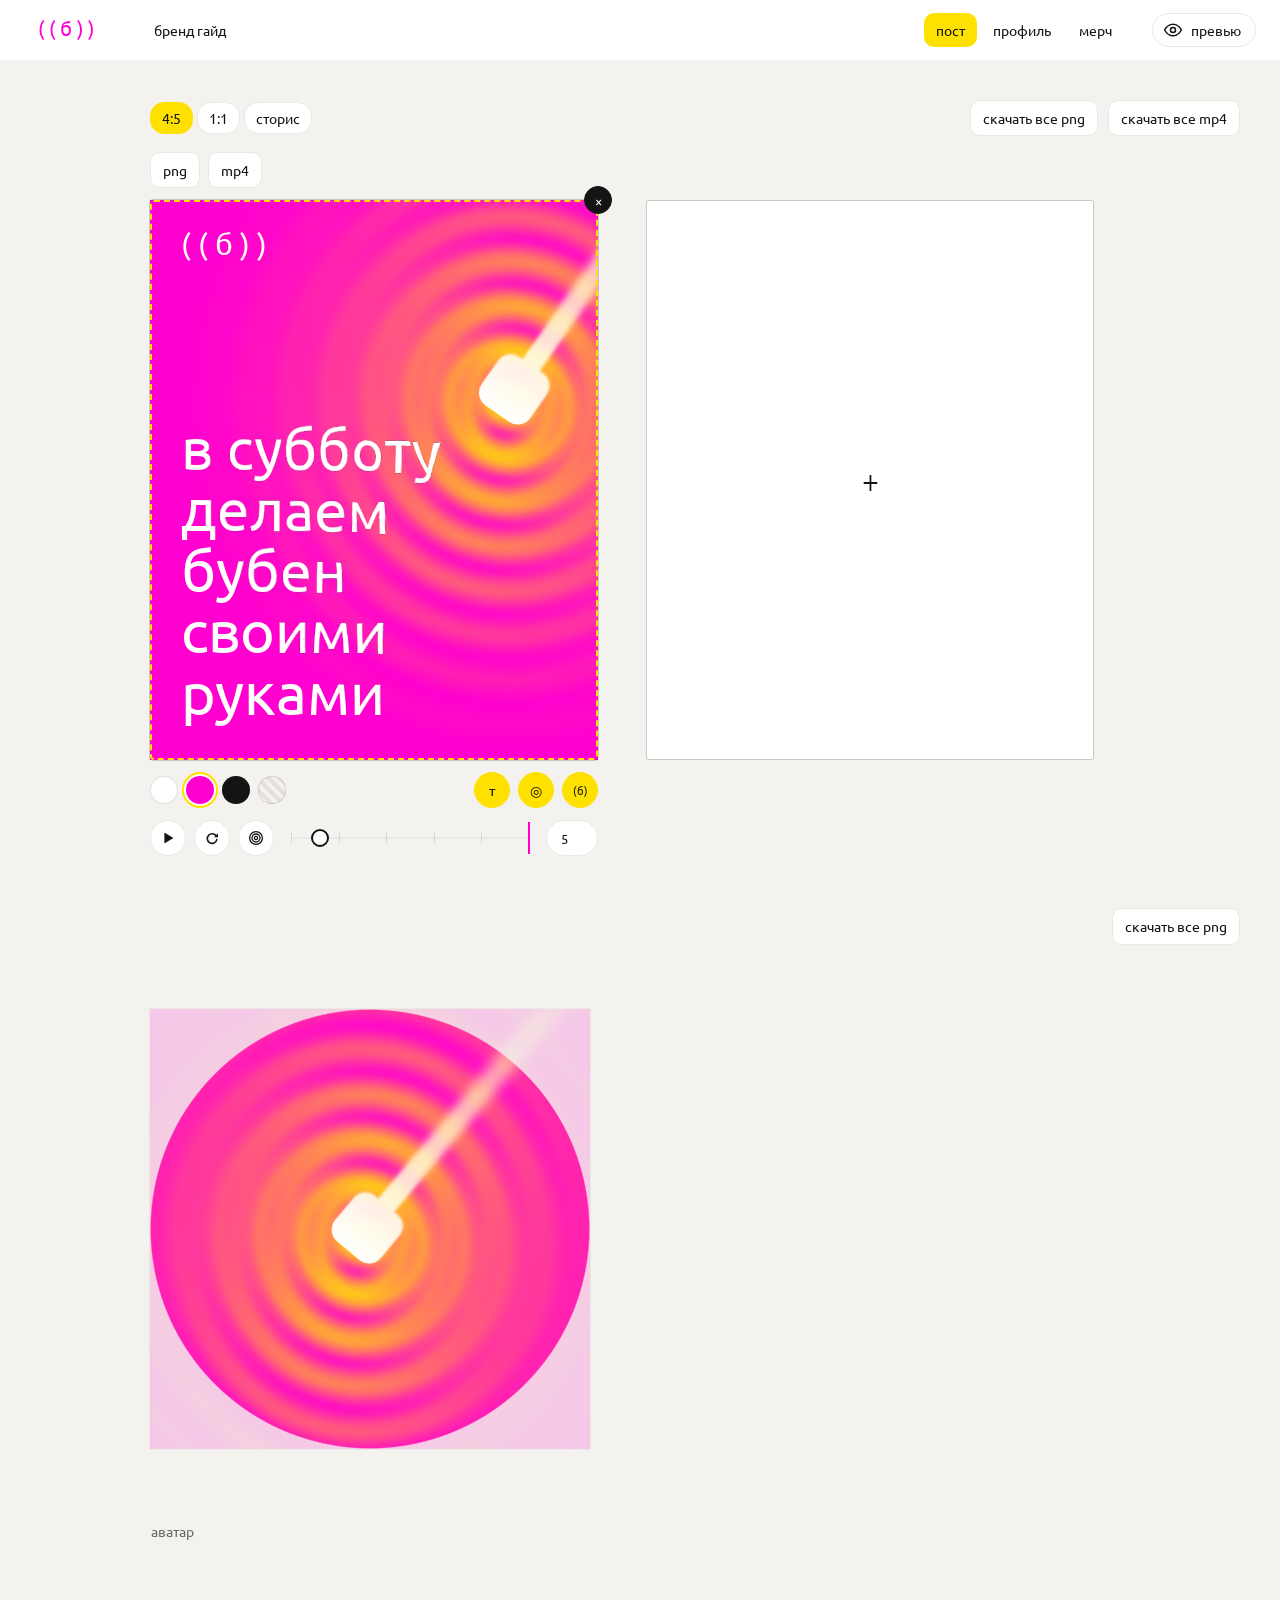
==== commit aef073b4: "Мерч на отдельной странице, мерч в гайде Co-Authored-By: Claude Opus 5.5 <noreply@anthropic.com>" ====
--- a/assets.html
+++ b/assets.html
@@ -6,227 +6,9 @@
 <title>барабанная: ассеты</title>
 <link rel="preconnect" href="https://fonts.googleapis.com"><link rel="preconnect" href="https://fonts.gstatic.com" crossorigin>
 <link href="https://fonts.googleapis.com/css2?family=Ubuntu:wght@400;500;700&family=JetBrains+Mono:wght@400&family=Unbounded:wght@500&family=Comfortaa:wght@500&family=PT+Serif:wght@400&display=swap" rel="stylesheet">
-<style>
-:root{--pink:#ff00d0;--yellow:#ffe100;--ink:#141414;--mut:#6b6964;--line:#ebe9e4;--bg:#f3f2ef}
-*{box-sizing:border-box}
-html,body{margin:0;height:100%}
-body{font:14px/1.45 Ubuntu,system-ui,sans-serif;color:var(--ink);background:var(--bg)}
-button{font:inherit;color:inherit;cursor:pointer}
-aside{position:fixed;left:0;top:0;bottom:0;width:270px;overflow-y:auto;display:flex;flex-direction:column;background:#fff;border-right:1px solid var(--line);padding:20px 18px 24px;z-index:5}
-.brand{display:flex;align-items:center;justify-content:space-between;margin-bottom:18px}
-.brand a{font-size:13px;color:var(--mut);text-decoration:none}
-.brand a:hover{color:var(--ink)}
-.tabs{display:grid;grid-template-columns:1fr 1fr;gap:4px;margin-bottom:6px}
-.tabs button{border:0;background:#f4f2ef;border-radius:10px;padding:10px;font-weight:500;text-align:left}
-.tabs button.on{background:var(--yellow)}
-.sec{padding:12px 0 2px}
-.lab{font-size:11px;color:var(--mut);margin-bottom:6px;display:flex;justify-content:space-between}
-.chips{display:flex;flex-wrap:wrap;gap:4px}
-.chips button{border:1px solid var(--line);background:#fff;border-radius:14px;padding:5px 11px;white-space:pre;text-align:left}
-.chips button.on{background:var(--yellow);color:var(--ink);border-color:var(--yellow)}
-.chips.dir button{width:36px;padding:5px 0;text-align:center}
-input[type=range]{width:100%;accent-color:var(--pink);margin:2px 0 0}
-.chk{display:flex;gap:8px;align-items:center;cursor:pointer;padding:3px 0}
-.chk input{accent-color:var(--pink);margin:0}
-.add{width:100%;border:1.5px dashed #d6d3cb;background:#faf9f6;border-radius:10px;padding:9px;color:var(--mut)}
-.add:hover{border-color:var(--pink);color:var(--pink)}
-.foot{display:grid;gap:6px;margin-top:auto;position:sticky;bottom:0;background:#fff;padding:14px 0 2px}
-.big{background:var(--pink);color:#fff;border:0;border-radius:12px;padding:11px;font-weight:500}
-.alt{border:1px solid var(--line);background:#fff;border-radius:12px;padding:10px}
-.note{font-size:12px;color:var(--mut);margin-top:6px}
-main{position:fixed;left:270px;right:0;top:0;bottom:0;display:flex;align-items:center;justify-content:center;gap:40px;padding:40px}
-.stage{position:relative;flex:none;outline:1px solid var(--line)}
-.stage canvas{display:block;cursor:crosshair}
-.stage.round{outline:0}
-/* the avatar is a square file; the circle is only how instagram shows it: corners stay visible, dimmed */
-.amask{position:absolute;inset:0;pointer-events:none;background:radial-gradient(circle closest-side,transparent 99.4%,rgba(243,242,239,.82) 100%)}
-.stage:not(.round) .amask,.stage:not(.round) .adir{display:none}
-/* handle direction: a dot just outside the circle, drag it around */
-.adir{position:absolute;width:22px;height:22px;margin:-11px 0 0 -11px;border-radius:50%;border:2px solid var(--ink);background:var(--yellow);padding:0;cursor:grab;touch-action:none}
-.adir:focus-visible{outline:2px solid var(--pink);outline-offset:2px}
-.side{display:flex;flex-direction:column;gap:22px;align-items:center}
-.side figure{margin:0;display:flex;flex-direction:column;align-items:center;gap:6px;font-size:12px;color:var(--mut)}
-.side canvas{border-radius:50%;outline:1px solid var(--line)}
-.side.strip{max-height:calc(100vh - 80px);overflow-y:auto;gap:10px;padding:4px}
-.th{width:96px;height:120px;border-radius:8px;background:#ddd center/cover;position:relative;cursor:pointer;flex:none;outline:2px solid transparent;outline-offset:2px}
-.th.on{outline-color:var(--ink)}
-.th b{position:absolute;top:-6px;right:-6px;width:20px;height:20px;border-radius:50%;background:var(--ink);color:#fff;font-size:12px;line-height:20px;text-align:center}
-.plus{width:96px;height:120px;flex:none;border:2px dashed #cfcbc3;border-radius:8px;background:transparent;font-size:34px;color:#b5b1a8;font-weight:300}
-.plus:hover{border-color:var(--pink);color:var(--pink)}
-.row{position:fixed;left:270px;right:0;top:0;bottom:0;display:none;align-items:flex-start;gap:48px;padding:40px 40px 30px;overflow:auto}
-.card{flex:none;display:flex;flex-direction:column;gap:12px}
-.card canvas{display:block;outline:1px solid var(--line);touch-action:none}
-.card .plus{border:1.5px solid #cfcbc3;border-radius:2px;background:#fff;font-size:30px;font-weight:300;color:var(--ink)}
-.card .plus span{display:block;font-size:14px;font-weight:400;color:var(--mut);margin-top:6px}
-.card .plus:hover{border-color:var(--pink);color:var(--pink)}
-.pic{position:relative}
-.del{position:absolute;top:-10px;right:-10px;width:26px;height:26px;border-radius:50%;border:0;background:var(--ink);color:#fff;font-size:15px;line-height:26px;padding:0;box-shadow:0 2px 8px rgba(0,0,0,.25)}
-.del:hover{background:var(--pink)}
-.ctl{display:flex;flex-direction:column;gap:8px}
-.grp{display:flex;flex-direction:column;gap:6px}
-.ctl{gap:20px!important}
-.gl{font-size:11px;color:var(--mut)}
-.compass{display:grid;grid-template-columns:repeat(3,28px);grid-template-rows:repeat(3,28px);gap:3px;flex:none}
-.compass button{border:1px solid var(--line);background:#fff;border-radius:7px;padding:0;font-size:13px;line-height:1}
-.compass button.on{background:var(--yellow);color:var(--ink);border-color:var(--yellow)}
-.compass i{display:block}
-.sl{display:flex;flex-direction:column;gap:3px;flex:1;min-width:120px;font-size:12px;color:var(--mut)}
-.sl input{width:100%}
-.col{display:flex;flex-direction:column;gap:6px;flex:1}
-.posrow{align-items:flex-start!important}
-.sub{display:flex;flex-direction:column;gap:8px;padding-left:12px;border-left:2px solid var(--line)}
-.tg{align-self:flex-start;border:1px solid var(--line);background:#fff;border-radius:14px;padding:5px 12px}
-.tg.on{background:var(--ink);color:#fff;border-color:var(--ink)}
-.row .card{margin-top:64px;margin-bottom:96px}
-.card.active{z-index:3}
-/* instagram phone next to the avatar */
-.igcard{align-self:flex-start;margin-top:64px}
-/* just the two phones, to the left of the eye */
-.igpanel{position:fixed;top:76px;right:24px;z-index:15;opacity:0;transform:translateX(24px);pointer-events:none;transition:opacity .2s,transform .2s}
-.igpanel.on{opacity:1;transform:none;pointer-events:auto}.igpanel .igcard{margin:0}
-@media (prefers-reduced-motion:reduce){.igpanel{transition:none}}
-.igeye{position:fixed;top:20px;right:20px;width:44px;height:44px;border-radius:50%;border:1px solid var(--line);background:#fff;z-index:16;place-items:center;padding:0;cursor:pointer}
-.igeye svg{width:22px;height:22px;fill:none;stroke:var(--ink);stroke-width:1.8}
-.igeye.on{background:var(--yellow);border-color:var(--yellow)}
-.ighd.c b{text-align:center;margin:0}.ighd.c span{width:14px}
-.igun{font-size:14px;font-weight:600}
-.igstory span{max-width:70px;white-space:nowrap;overflow:hidden;text-overflow:ellipsis;font-size:12px}
-.igun span{font-weight:400;margin-left:4px}
-.igmore{color:#8e8e8e}.iglink{color:#3156d6;margin-top:4px}
-.igfb{display:flex;align-items:center;gap:8px;padding:0 16px 10px;font-size:12px;line-height:1.3}.igfa{display:flex;flex:none}.igfa i{width:22px;height:22px;border-radius:50%;background:#ddd;border:2px solid #fff;margin-left:-7px}.igfa i:first-child{margin-left:0}
-.igbt span.sq{flex:none;width:30px}
-.igstory canvas{width:64px;height:64px;border-radius:50%;box-sizing:border-box;border:2px solid #fff;outline:1px solid #dbdbdb}
-.hltitle{position:absolute;left:0;right:0;top:calc(100% + 64px);font:inherit;font-size:14px;border:1px solid var(--line);border-radius:10px;padding:7px 10px;background:#fff}
-.hltitle.avlabel{border-color:transparent;background:none;color:var(--mut);padding-left:0}
-.hltitle:focus{outline:2px solid var(--yellow);border-color:var(--yellow)}
-.igwrap{width:calc(390px*var(--igk,.8));height:calc(844px*var(--igk,.8));flex:none}
-.igph{width:390px;height:844px;transform:scale(var(--igk,.8));transform-origin:0 0;touch-action:pan-y;cursor:grab;user-select:none;box-sizing:border-box;flex:none;border:12px solid var(--ink);border-radius:56px;background:var(--ink);overflow:hidden;font:13px -apple-system,system-ui,sans-serif;color:#111}
-.igtrack{display:flex;width:300%;height:100%;transition:transform .25s}.igtrack.still{transition:none}
-.igs{background:#fff;width:33.3333%;flex:none;height:100%;box-sizing:border-box;padding:12px 0 18px;overflow:hidden}
-.igst3{background:var(--ink);color:#fff;padding-bottom:0}
-.igmedia{position:relative;border-radius:10px;overflow:hidden;color:#fff}.igmedia.light{color:var(--ink)}.igmedia canvas{display:block}.igmedia>canvas{width:100%}
-.igbar{position:absolute;left:10px;right:10px;top:10px;height:2px;border-radius:2px;background:color-mix(in srgb,currentColor 35%,transparent)}.igbar i{display:block;height:100%;border-radius:2px;background:currentColor}
-.igwho{position:absolute;left:12px;right:12px;top:22px;display:flex;align-items:center;gap:8px;font-size:13px}.igwho span{opacity:.75}.igwho .igx{margin-left:auto;font-size:26px;line-height:1;opacity:1}
-.igreply{display:flex;align-items:center;gap:16px;padding:14px 16px;font-size:20px}.igreply span{flex:1;border:1px solid #6b6964;border-radius:22px;padding:10px 16px;font-size:13px}.igreply i{font-style:normal}
-.igdotsnav{display:flex;justify-content:center;gap:4px;margin-top:10px}.igdotsnav button{border:0;background:none;border-radius:10px;padding:6px 12px;font:inherit;color:var(--mut)}.igdotsnav button.on{background:var(--yellow);color:var(--ink)}
-@media (prefers-reduced-motion:reduce){.igtrack{transition:none}}
-.igsb{display:flex;justify-content:space-between;padding:0 22px 8px;font-size:13px}
-.ighd{display:flex;align-items:center;padding:4px 16px 12px;font-size:18px}.ighd b{flex:1;margin-left:14px;font-size:17px}
-.igtop{display:flex;align-items:center;gap:18px;padding:0 16px}
-.igav{border-radius:50%;display:block;flex:none}
-.igst>b{font-size:14px}.ignums{display:flex;gap:16px;margin-top:6px}.ignums div{display:flex;flex-direction:column;font-size:12px}.ignums b{font-size:16px}
-.igbio{padding:10px 16px 10px;line-height:1.4}
-.igbt{display:flex;gap:6px;padding:0 16px}.igbt span{flex:1;text-align:center;background:#efefef;border-radius:8px;padding:6px 0;font-weight:600}
-.igstories{display:flex;gap:12px;padding:12px 16px;overflow:hidden}.igstory{display:flex;flex-direction:column;align-items:center;gap:4px;font-size:11px}.igstory i{width:54px;height:54px;border-radius:50%;border:1px solid #ddd;background:#f6f6f6}
-.igcm{display:flex;gap:10px;padding:8px 14px 0;line-height:1.35}
-.igau{display:flex;align-items:center;gap:10px;padding:0 14px 10px}.igau b{flex:1}.igdots{font-size:16px}
-.igpost{display:block;width:100%}
-.igtabs{display:flex;margin-top:6px}.igtabs i{flex:1;display:grid;place-items:center;height:34px;border-bottom:1px solid #efefef}.igtabs i.on{border-bottom:2px solid #111}
-.igtabs svg{width:18px;height:18px;fill:#111}.igtabs svg.ol{fill:none;stroke:#8e8e8e;stroke-width:1.8}.igtabs svg.ol path{fill:none}
-.iggrid{display:grid;grid-template-columns:repeat(3,1fr);gap:2px}.iggrid canvas{width:100%;aspect-ratio:4/5;display:block}
-.igacts{padding:8px 14px 2px;font-size:18px;letter-spacing:2px}
-.igcap{padding:0 14px 4px;font-size:11.5px;line-height:1.35}.igcap>div{margin-top:2px}
-
-.iggray{width:28px;height:28px;border-radius:50%;background:#e4e4e4;flex:none}.igmeta{color:#8e8e8e;font-size:11px;margin-top:3px}
-.lock{position:absolute;top:-48px;right:-42px;   /* in the gap, on the level of the top buttons: the side tools never cover it */width:36px;height:36px;border-radius:50%;border:1px solid var(--line);background:#fff;padding:0;z-index:4;display:grid;place-items:center}
-.lock svg{width:18px;height:18px;fill:none;stroke:var(--ink);stroke-width:2;stroke-linecap:round}
-.lock.on{background:var(--yellow);border-color:var(--yellow)}
-.lock:hover{border-color:var(--ink)}   /* neighbours stay put, the tools overlap them */
-.row{padding-left:150px}   /* room for the first post's tools */
-/* one menu on top, both editors on one page */
-aside,main{display:none!important}
-.topbar{position:fixed;top:0;left:0;right:0;height:60px;display:flex;align-items:center;gap:28px;padding:0 24px;background:#fff;z-index:20}
-.tblogo canvas{display:block}.tbl,.tbnav a{color:var(--ink);text-decoration:none;padding:7px 12px;border-radius:10px}
-.tbl:hover,.tbnav a:hover{background:#f4f2ef}
-.tbnav{display:flex;gap:4px;margin-left:auto}.tbnav a.on{background:var(--yellow)}
-.tbeye{display:flex;align-items:center;gap:8px;border:1px solid var(--line);background:#fff;border-radius:22px;padding:6px 14px 6px 10px;font:inherit;cursor:pointer}
-.tbeye svg{width:20px;height:20px;fill:none;stroke:var(--ink);stroke-width:1.8}.tbeye.on{background:var(--yellow);border-color:var(--yellow)}
-.page{padding-top:60px;padding-bottom:40vh}   /* room to scroll the last row up to the middle of the screen */
-.sec{scroll-margin-top:60px}
-.sechd{display:flex;align-items:center;gap:10px;padding:28px calc(40px + var(--pv,0px)) 0 150px;min-height:36px}
-.sechd .sp{flex:1}
-.page .row{position:static;display:flex;overflow-x:auto;overflow-y:hidden;padding-top:0;padding-right:calc(40px + var(--pv,0px));padding-bottom:10px}
-.card.static{cursor:pointer}.card.static canvas{outline:1px solid var(--line)}
-.dtop{position:absolute;left:0;right:0;bottom:calc(100% + 12px);display:flex;justify-content:space-between;align-items:center}
-.tline{position:absolute;left:0;right:0;top:calc(100% + 60px);display:flex;align-items:center;gap:8px}
-.tline .circ{flex:none;display:grid;place-items:center}
-.tline svg{width:16px;height:16px;fill:var(--ink);stroke:var(--ink)}
-.tdw{display:flex;align-items:center;gap:4px;flex:none;font-size:13px;color:var(--mut)}
-.tdur{width:52px;height:36px;border:1px solid var(--line);border-radius:18px;text-align:center;font:inherit;font-size:13px;color:var(--ink);background:#fff;padding:0 4px}
-.tdur:focus{outline:2px solid var(--yellow);border-color:var(--yellow)}
-.ttrack{position:relative;flex:1;height:36px;cursor:pointer;touch-action:none;margin:0 9px}
-.ttrack::before{content:'';position:absolute;left:0;right:0;top:17px;height:2px;background:var(--line)}
-.ttick{position:absolute;top:13px;width:1px;height:10px;background:#d8d5cf}
-.thead{position:absolute;top:2px;bottom:2px;width:2px;margin-left:-1px;background:var(--pink);pointer-events:none}
-.tmark{position:absolute;top:50%;width:18px;height:18px;margin:-9px 0 0 -9px;border-radius:50%;border:2px solid var(--ink);background:#fff;padding:0;cursor:ew-resize;z-index:1}
-.tmark.on{background:var(--yellow);border-color:var(--yellow)}
-.tmark:focus-visible{outline:2px solid var(--pink)}
-.dbot{position:absolute;left:0;right:0;top:calc(100% + 12px);display:flex;justify-content:space-between;align-items:center}
-.dgrp{display:flex;gap:8px;align-items:center}
-.dleft{position:absolute;right:calc(100% + 14px);display:flex;flex-direction:column;align-items:flex-end;gap:8px;width:100px}
-.kico{display:flex;align-items:center;gap:8px}
-.klab{font-size:12px;color:var(--mut);text-align:right;white-space:nowrap}
-.kico:hover .klab,.kico:focus-within .klab{color:var(--ink)}
-.dleft.lab{width:auto}
-.dleft .gap{height:6px}
-.sws.wrap{justify-content:flex-end}
-.dleft select{font:inherit;font-size:12px;border:1px solid var(--line);border-radius:10px;padding:4px 6px;background:#fff;width:100px}
-.sws.col{flex-direction:column;align-items:flex-end}
-.circ{width:36px;height:36px;border-radius:50%;border:1px solid var(--line);background:#fff;padding:0;font-size:14px;line-height:1}
-.circ.on{background:var(--yellow);color:var(--ink);border-color:var(--yellow)}
-.circ.lg{font-size:11px}
-.circ.del2{position:absolute;top:-14px;right:-14px;width:28px;height:28px;background:var(--ink);color:#fff;border-color:var(--ink);font-size:13px;z-index:7}
-.circ.del2:hover{background:var(--pink);color:#fff;border-color:var(--pink)}
-.rect{border:1px solid var(--line);background:#fff;border-radius:10px;padding:7px 12px}
-.rect:hover{border-color:var(--ink)}
-.pic{position:relative}
-.ov{position:absolute;inset:0;cursor:pointer}
-.kinds{display:flex;flex-direction:column;gap:4px;align-items:flex-end}
-.kind{border:1px solid var(--line);background:#fff;border-radius:8px;padding:2px;line-height:0}
-.kind.on{border-color:var(--yellow);box-shadow:0 0 0 2px var(--yellow)}
-.snap{position:absolute;border:1.5px dashed rgba(20,20,20,.35);border-radius:4px;pointer-events:none}
-.snap.on{border:2px solid var(--yellow);background:rgba(255,225,0,.18)}
-.selbox{position:absolute;border:2px dashed var(--yellow);border-radius:4px;pointer-events:none;box-shadow:0 0 0 1px rgba(0,0,0,.15)}
-.ontext{position:absolute;margin:0;padding:0;border:0;outline:2px dashed var(--yellow);outline-offset:6px;background:transparent;font-family:Ubuntu;line-height:1.04;resize:none;overflow:hidden;caret-color:var(--pink)}
-.card{position:relative}
-.tools{position:absolute;left:calc(100% + 16px);width:230px;display:flex;flex-direction:column;gap:12px;padding:14px;background:#fff;border:1px solid var(--line);border-radius:14px;z-index:6}
-.trow{display:flex;gap:8px;align-items:center;flex-wrap:wrap}
-.tb{border:1px solid var(--line);background:#fff;border-radius:12px;padding:5px 11px;min-height:30px}
-.tb.on{background:var(--ink);color:#fff;border-color:var(--ink)}
-.tools select{font:inherit;border:1px solid var(--line);border-radius:10px;padding:6px 8px;background:#fff;width:100%}
-.knob{display:flex;flex-direction:column;align-items:center;gap:2px;cursor:ns-resize;user-select:none;touch-action:none;font-size:11px;color:var(--mut);border-radius:10px;padding:2px}
-.knob svg{width:36px;height:36px}
-.knob span{display:none}
-.knob{padding:0!important}
-.knob .kt{fill:#fff;stroke:var(--line);stroke-width:2.5}
-.knob .kv{fill:none;stroke:var(--yellow);stroke-width:3;stroke-linecap:round}
-.stk{width:36px;height:36px;border-radius:50%;border:1px solid var(--line);background:#fff;cursor:grab;touch-action:none;user-select:none}
-.stk svg{width:100%;height:100%;display:block}
-.stk line{stroke:var(--mut);stroke-width:3;stroke-linecap:round}.stk circle{fill:var(--mut)}
-.stk.on{background:var(--yellow);border-color:var(--yellow)}.stk.on line{stroke:var(--ink)}.stk.on circle{fill:var(--ink)}
-.stk:focus-visible{outline:2px solid var(--pink)}
-.knob .kh{fill:var(--ink)}
-.knob .kp{stroke:var(--ink);stroke-width:2.5;stroke-linecap:round}
-.knob:focus-visible{outline:2px solid var(--pink)}
-.hint2{font-size:12px;color:var(--mut)}
-.ctl textarea{font:inherit;border:1px solid var(--line);border-radius:10px;padding:7px 9px;resize:vertical;background:#fff}
-.ctl select{font:inherit;border:1px solid var(--line);border-radius:10px;padding:6px 8px;background:#fff}
-.posrow{display:flex;gap:10px;align-items:center}.posrow input{flex:1}
-.acts{display:flex;gap:6px}.acts button{border:1px solid var(--line);background:#fff;border-radius:10px;padding:5px 10px;font-size:13px}
-.sws{display:flex;gap:8px}
-.sw{width:28px;height:28px;border-radius:50%;border:0;padding:0;box-shadow:inset 0 0 0 1px rgba(0,0,0,.12);background-size:cover}
-.sw.on{box-shadow:0 0 0 2px #fff,0 0 0 4px var(--yellow)}
-#toast{position:fixed;right:24px;top:76px;transform:translateY(-12px);opacity:0;pointer-events:none;background:var(--ink);color:#fff;border-radius:12px;padding:10px 14px;display:flex;gap:14px;align-items:center;transition:opacity .2s,transform .2s;z-index:20}
-#toast.on{opacity:1;transform:translateY(0);pointer-events:auto}
-#toast button{border:0;background:var(--yellow);color:var(--ink);border-radius:8px;padding:4px 10px;font-weight:500}
-@media (prefers-reduced-motion:reduce){#toast{transition:none}}
-.hint{position:fixed;right:22px;bottom:18px;font-size:12px;color:var(--mut)}
-#drop{position:fixed;inset:72px 12px 12px 12px;border:2px dashed var(--pink);border-radius:18px;display:none;place-items:center;color:var(--pink);font-weight:500;background:rgba(255,0,208,.04);pointer-events:none;z-index:9}
-#drop.on{display:grid}
-button:focus-visible,a:focus-visible,select:focus-visible,input:focus-visible{outline:2px solid var(--pink);outline-offset:2px}
-</style>
+<script>document.write('<link rel="stylesheet" href="studio.css?'+Date.now()+'">')</script>
 </head>
-<body>
+<body data-page="social">
 <aside>
   <div class="brand"><canvas id="brand" width="120" height="24" style="width:120px;height:24px"></canvas><a href="guide.html">гайд</a></div>
   <div class="tabs" id="tabs"></div>
@@ -235,7 +17,7 @@
 </aside>
 <main><div class="stage" id="stage"><canvas id="cv"></canvas><div class="amask"></div><button class="adir" id="adir" title="куда смотрит ручка — тяни по кругу" aria-label="куда смотрит ручка"></button></div><div class="side" id="side"></div></main>
 <header class="topbar"><a class="tblogo" href="guide.html" title="бренд гайд"><canvas id="tbLogo"></canvas></a><a class="tbl" href="guide.html">бренд гайд</a>
-  <nav class="tbnav"><a href="#posts" data-k="post">пост</a><a href="#profile" data-k="avatar">профиль</a></nav>
+  <nav class="tbnav"><a href="#posts" data-k="post">пост</a><a href="#profile" data-k="avatar">профиль</a><a href="merch.html">мерч</a></nav>
   <button class="tbeye" id="igeye"><svg viewBox="0 0 24 24"><path d="M2 12s3.6-7 10-7 10 7 10 7-3.6 7-10 7S2 12 2 12z"/><circle cx="12" cy="12" r="3"/></svg><span>превью</span></button></header>
 <div class="page" id="page">
   <section class="sec" id="posts"><div class="sechd" id="hdpost"></div><div class="row" id="rowPost"></div></section>
@@ -244,722 +26,6 @@
 <div class="hint" id="hint"></div>
 <div id="drop">брось фото</div>
 <input type="file" id="file" accept="image/*" multiple hidden>
-<script>document.write('<script src="wave.js?'+Date.now()+'"><\/script>')</script><!-- always the fresh engine, never a cached one -->
-<script>
-'use strict';
-// ───────── brand rules (from the guide) ─────────
-const RING={size:.6,phase:.23,shift:.061,angle:15,blur:0,soft:1.35,persp:0,sy:1.08,disp:.88,rgb:.35,tint:.43};
-const PINK=[1,0,.816],WHITE=[1,1,1],DARK=[20/255,20/255,20/255];
-const SURF={ // background decides everything else
-  pink:{sw:'#ff00d0',bg:PINK,grad:'yellow',stick:'white'},
-  white:{sw:'#ffffff',bg:WHITE,grad:'pink',stick:'pinkyellow'},
-  photo:{sw:null,bg:WHITE,grad:'pink',stick:'white'},
-};
-const DIRS=[['↖',-135],['↑',-90],['↗',-50],['←',180],['→',0],['↙',135],['↓',90],['↘',45]];
-const LOGOS=[
-  {id:'b1',label:'( ( б ) )',level:1,main:true},{id:'b0',label:'( б )',level:0},{id:'b2',label:'(  ( ( б ) )  )',level:2},{id:'b3',label:'(   (  ( ( б ) )  )   )',level:3},
-  {id:'w1',label:'( ( барабанная ) )',level:1,word:'барабанная'},
-  {id:'m1',label:'барабанная',lines:['барабанная']},{id:'m2',label:'барабанная / мастерская',lines:['барабанная','мастерская']},
-  {id:'m4',label:'барабанная мастерская петра атапина',lines:['барабанная','мастерская','петра','атапина']},
-];
-const FONTS=[['Ubuntu','Ubuntu',400],['моно','"JetBrains Mono"',400],['антиква','"PT Serif"',400],['гротеск','Unbounded',500],['округлый','Comfortaa',500]];
-const LCOL={white:'#ffffff',pink:'#ff00d0',dark:'#141414',two:'two'};   // two = pink + yellow double brackets
-const FMTS={photo:'как фото','4:5':'4:5','1:1':'1:1','9:16':'сторис'};
-const FMTWH={'4:5':[1080,1350],'1:1':[1080,1080],'9:16':[1080,1920]};
-const POS=[['bl','↙'],['tl','↖'],['tr','↗'],['br','↘'],['c','•']];
-const POSNAME={bl:'слева внизу',tl:'слева вверху',tr:'справа вверху',br:'справа внизу',c:'по центру'};   // from bottom-left, clockwise
-
-const DEF={tab:'post',postFmt:'4:5',
-  post:{surf:'white',text:'приходи на мастер-класс\nсделаем бубен своими руками',tsize:.5,tpos:'top',rings:true,stick:true,logo:true,cx:.64,cy:.62,zone:null,rsize:.45,dir:-50,lkind:'b1',lcolor:'auto',lpos:'bl',lsize:.4},
-  avatar:{surf:'pink',cx:.46,cy:.52,phase:.23,stick:true,dir:-50,scale:.55},
-  logo:{fmt:'4:5'},
-  card:{kind:'b1',color:'white',pos:'bl',size:.5}};      // defaults for every new photo
-let S=JSON.parse(JSON.stringify(DEF));
-try{const v=JSON.parse(localStorage.getItem('bb.assets.v6')||'null');if(v&&v.avatar){S.tab=v.tab==='logo'?'post':v.tab;if(v.post)Object.assign(S.post,v.post);if(v.postFmt)S.postFmt=v.postFmt;if(v.avatarSet)S.avatarSet=v.avatarSet;if(v.hlSet)S.hlSet=v.hlSet;if(Array.isArray(v.profile)&&v.profile.length)S.profile=v.profile;if(Array.isArray(v.posts)&&v.posts.length)S.posts=v.posts;Object.assign(S.avatar,v.avatar);Object.assign(S.logo,v.logo||{});Object.assign(S.card,v.card||{})}}catch(e){}
-S.move=true;   // a post is always animated; the PNG is the still picture (the end state of a staying wave)
-// posts and the profile (avatar + every cover) are kept card by card, so each one comes back with its own settings
-let ready=false;
-const keepLists=()=>{if(!ready)return;for(const[k,to]of[['post','posts'],['avatar','profile']]){const L=S.tab===k?posts:TABS[k];if(L)S[to]=L.map(p=>({set:p.set,title:p.title,av:p.av,pan:p.pan,pid:p.pid,link:p.link}))}};
-// photos live in IndexedDB under the card's photo id
-const photoDB=()=>new Promise((ok,no)=>{const r=indexedDB.open('bb.photos',1);r.onupgradeneeded=()=>r.result.createObjectStore('p');r.onsuccess=()=>ok(r.result);r.onerror=()=>no(r.error)});
-async function keepPhoto(p,file){p.pid='p'+Date.now()+Math.random().toString(36).slice(2,7);try{const db=await photoDB();db.transaction('p','readwrite').objectStore('p').put(file,p.pid)}catch(e){console.warn(e)}}
-async function loadPhoto(p){try{const db=await photoDB(),f=await new Promise(ok=>{const r=db.transaction('p').objectStore('p').get(p.pid);r.onsuccess=()=>ok(r.result);r.onerror=()=>ok(null)});if(!f)return;
-  const url=URL.createObjectURL(f),im=new Image();im.onload=()=>{p.img=im;p.url=url;layout()};im.src=url}catch(e){console.warn(e)}}
-const restoreList=A=>A.map(o=>{const p={img:null,url:'',pan:o.pan||[0,0],set:o.set,pid:o.pid};if(o.av)p.av=true;if(o.title!=null)p.title=o.title;if(o.link)p.link=true;if(p.pid)loadPhoto(p);return p});
-function restoreProfile(){const L=restoreList(S.profile);if(!L.some(isAv))L.unshift(makeAvatarPost());return L}
-// on load: forget photos that no card uses any more
-async function prunePhotos(){try{const used=new Set([...(S.posts||[]),...(S.profile||[])].map(o=>o.pid)),db=await photoDB(),st=db.transaction('p','readwrite').objectStore('p'),r=st.getAllKeys();r.onsuccess=()=>r.result.forEach(k=>{if(!used.has(k))st.delete(k)})}catch(e){}}
-const save=()=>{try{keepLists();localStorage.setItem('bb.assets.v6',JSON.stringify(S))}catch(e){}};
-
-// ───────── engines ─────────
-const glc=document.createElement('canvas'),E=Wave.make(glc),stk=document.createElement('canvas'),tmp=document.createElement('canvas');
-const photos=[];   // [{img,url,set}]  set = this photo's own logo settings
-let avatarPhoto=null;if(S.avatar.surf==='photo')S.avatar.surf='pink';
-function addPhotos(srcs){let left=srcs.length;const start=photos.length;
-  srcs.forEach((src,i)=>{const im=new Image();im.onload=()=>{const set=JSON.parse(JSON.stringify(S.card));if(!['tl','tr','c','bl','br'].includes(set.pos))set.pos='bl';photos[start+i]={img:im,url:src,set,pan:[0,0]};
-    if(!avatarPhoto)avatarPhoto=im;if(--left===0){build();layout()}};im.src=src})}
-
-// ───────── AVATAR ─────────
-function renderAvatar(W){
-  const A=S.avatar,su=SURF[A.surf],c=document.createElement('canvas');c.width=c.height=W;const x=c.getContext('2d');
-  // logo variant: ( ( б ) ) in the middle of the circle, on the plain background or the photo
-  if(A.kind==='logo'){const ph=A.surf==='photo'&&avatarPhoto;
-    if(ph){const im=avatarPhoto,sc=Math.max(W/im.width,W/im.height);x.drawImage(im,(W-im.width*sc)/2,(W-im.height*sc)/2,im.width*sc,im.height*sc)}
-    else{x.fillStyle=A.surf==='white'?'#ffffff':'#ff00d0';x.fillRect(0,0,W,W)}
-    const col=A.surf==='white'?'#ff00d0':'#ffffff';let size=W*.3;while(size>8&&Wave.logoWidth(x,size,1,false,'Ubuntu',400,'б')>W*(.42+A.scale*.3))size*=.97;
-    Wave.logo(x,W/2,W/2,size,col,null,1,'Ubuntu',400,'б');return c}
-  glc.width=glc.height=W;const ph=A.surf==='photo'&&avatarPhoto;E.setImage(ph?avatarPhoto:null);
-  const k=.7+A.scale*1.5;  // 0..1 slider -> 0.7..2.2x
-  E.draw(Object.assign({},RING,{size:RING.size*k,cx:A.cx,cy:A.cy,phase:A.phase,bg:su.bg,grad:su.grad,mode:ph?1:0}));
-  x.drawImage(glc,0,0);
-  if(A.stick){stk.width=stk.height=W;Wave.stick(stk.getContext('2d'),W,W,{on:true,cx:A.cx+.03*k,cy:A.cy-.02*k,angle:A.dir,grad:su.stick,blur:.045,scale:k});x.drawImage(stk,0,0)}
-  return c;
-}
-// ───────── LOGO ON PHOTO ─────────
-function photoDims(p){const L=S.logo;
-  if(L.fmt==='photo'){let s=Math.min(1,2400/Math.max(p.img.width,p.img.height));if(Math.min(p.img.width,p.img.height)*s<1080)s=1080/Math.min(p.img.width,p.img.height);
-    return[Math.round(p.img.width*s/2)*2,Math.round(p.img.height*s/2)*2]}
-  return FMTWH[L.fmt]||FMTWH['4:5'];}
-function fitOf(p,W,H,z=1){const ca=W/H,ia=p.img.width/p.img.height;let sx=1,sy=1;if(ia>ca)sx=ca/ia;else sy=ia/ca;return[sx/z,sy/z]}   // z: photo zoom, 1 = cover
-function renderLogo(p,W,H){
-  const st=p.set,k=LOGOS.find(l=>l.id===st.kind)||LOGOS[0],f=FONTS[0];
-  const two=st.color==='two'&&!k.lines,col=two?'#ff00d0':(LCOL[st.color]==='two'?'#ff00d0':LCOL[st.color]);
-  const c=document.createElement('canvas');c.width=W;c.height=H;const x=c.getContext('2d'),md=Math.min(W,H);
-  const size=md*(k.lines?.035+st.size*.07:.04+st.size*.1),m=md*.06;let box;
-  if(k.lines){x.font=`${f[2]} ${size}px ${f[1]}`;let w=0;for(const l of k.lines)w=Math.max(w,x.measureText(l).width);box={w,h:k.lines.length*size*1.02}}
-  else box={w:Wave.logoWidth(x,size,k.level,two,f[1],f[2],k.word||'б'),h:size};
-  let cx,cy;{
-    const lft=m+box.w/2,rgt=W-m-box.w/2,top=m+box.h/2,bot=H-m-box.h/2;[cx,cy]={tl:[lft,top],tr:[rgt,top],bl:[lft,bot],br:[rgt,bot],c:[W/2,H/2]}[st.pos]||[rgt,bot]}
-  const pan=p.pan||[0,0];
-  {const[sx,sy]=fitOf(p,W,H);x.drawImage(p.img,p.img.width*(1-sx)*(.5+pan[0]),p.img.height*(1-sy)*(.5+pan[1]),p.img.width*sx,p.img.height*sy,0,0,W,H)}
-  if(k.lines){x.font=`${f[2]} ${size}px ${f[1]}`;x.fillStyle=col;x.textBaseline='alphabetic';const lh=size*1.02;k.lines.forEach((l,i)=>x.fillText(l,cx-box.w/2,cy-box.h/2+size*.78+i*lh))}
-  else Wave.logo(x,cx,cy,size,col,two?'#ffe100':null,k.level,f[1],f[2],k.word||'б');
-  return c;
-}
-
-// ───────── helpers ─────────
-let toastT=0;
-function toast(msg,undo){let t=document.getElementById('toast');if(!t){t=document.createElement('div');t.id='toast';t.setAttribute('role','status');document.body.appendChild(t)}
-  t.innerHTML='';t.append(msg);if(undo){const b=document.createElement('button');b.textContent='отменить';b.onclick=()=>{undo();t.classList.remove('on')};t.appendChild(b)}
-  t.classList.add('on');clearTimeout(toastT);toastT=setTimeout(()=>t.classList.remove('on'),7000)}
-const el=(t,c,h)=>{const e=document.createElement(t);if(c)e.className=c;if(h!=null)e.innerHTML=h;return e};
-const dpr=()=>Math.min(devicePixelRatio||1,2);
-// colour swatch button: shows the colour, never names it
-function swatch(val,cur,css,on,title){const b=el('button','sw'+(val===cur?' on':''));b.style.background=css;b.title=title||'';b.setAttribute('aria-label',title||'');b.setAttribute('aria-pressed',val===cur);b.onclick=on;return b}
-function swatchRow(p,opts,cur,on){const w=el('div','sws');for(const[v,css,t]of opts)w.appendChild(swatch(v,cur,css,()=>on(v),t));p.appendChild(w)}
-// H.264 first (instagram takes it everywhere); VP9 inside MP4 only if the browser has no H.264 encoder
-async function pickCodec(w,h){for(const[c,m]of[['avc1.640033','avc'],['avc1.640028','avc'],['avc1.4d0033','avc'],['avc1.42003e','avc'],['avc1.42001f','avc'],['vp09.00.40.08','vp9']]){try{const r=await VideoEncoder.isConfigSupported({codec:c,width:w,height:h,bitrate:8e6,framerate:30});if(r.supported)return[c,m]}catch(e){}}return null}
-// one post as a clip: its own length (durOf), 30 fps, H.264 in MP4
-async function saveMP4(p,i,W,H,prog){
-  if(!('VideoEncoder' in window)){toast('этот браузер не пишет видео — открой в свежем Chrome');return}
-  try{const{Muxer,ArrayBufferTarget}=await import('./lib/mp4-muxer.mjs');
-    const fps=30,N=Math.round(durOf(p)*fps),pc=await pickCodec(W,H);if(!pc)throw Error('нет видеокодека');const[codec,mc]=pc;
-    const muxer=new Muxer({target:new ArrayBufferTarget(),video:{codec:mc,width:W,height:H},fastStart:'in-memory'});let err=null;
-    const enc=new VideoEncoder({output:(c,m)=>muxer.addVideoChunk(c,m),error:e=>err=e});enc.configure({codec,width:W,height:H,bitrate:Math.round(W*H*6),framerate:fps});
-    for(let f=0;f<N;f++){if(err)throw err;const T=f/fps,fr=renderPost(p,W,H,{t:T});
-      const vf=new VideoFrame(fr,{timestamp:Math.round(T*1e6),duration:Math.round(1e6/fps)});enc.encode(vf,{keyFrame:f%fps===0});vf.close();
-      while(enc.encodeQueueSize>4)await new Promise(r=>setTimeout(r,1));if(f%3===0){prog&&prog(f/N);await new Promise(r=>setTimeout(r,0))}}
-    await enc.flush();if(err)throw err;muxer.finalize();
-    const a=document.createElement('a');a.href=URL.createObjectURL(new Blob([muxer.target.buffer],{type:'video/mp4'}));a.download=`barabannaja-post-${i+1}-${W}x${H}.mp4`;a.click();setTimeout(()=>URL.revokeObjectURL(a.href),4000)}
-  catch(e){console.error(e);toast('не получилось записать видео: '+e.message)}}
-async function savePNG(img,name){const b=await new Promise(r=>img.toBlob(r,'image/png')),a=document.createElement('a');
-  a.href=URL.createObjectURL(b);a.download=name;document.body.appendChild(a);a.click();setTimeout(()=>{URL.revokeObjectURL(a.href);a.remove()},2000)}
-
-// ───────── avatar stage ─────────
-const ROWS={};let row;
-const cv=document.getElementById('cv'),stage=document.getElementById('stage'),side=document.getElementById('side'),rowPost=document.getElementById('rowPost'),rowProfile=document.getElementById('rowProfile'),mainEl=document.querySelector('main');
-function layoutAvatar(){
-  let h=mainEl.clientHeight-80,w=h;const maxW=mainEl.clientWidth-80-160;if(w>maxW){w=maxW;h=w}
-  cv.style.width=w+'px';cv.style.height=h+'px';cv.width=cv.height=Math.round(w*dpr());stage.classList.add('round');drawAvatar()}
-function placeDir(){const b=document.getElementById('adir'),A=S.avatar,a=(A.dir??-50)*Math.PI/180,r=cv.clientWidth/2,R=r+22;
-  b.style.display=A.stick&&A.kind!=='logo'?'block':'none';b.style.left=(r+Math.cos(a)*R)+'px';b.style.top=(r+Math.sin(a)*R)+'px'}
-function drawAvatar(){const img=renderAvatar(cv.width),x=cv.getContext('2d');x.clearRect(0,0,cv.width,cv.height);x.drawImage(img,0,0);placeDir();
-  side.innerHTML='';for(const[s,l]of[[110,'в профиле'],[40,'в комментариях']]){const f=el('figure'),c=el('canvas'),d=dpr();
-    c.width=c.height=s*d;c.style.width=c.style.height=s+'px';c.getContext('2d').drawImage(img,0,0,s*d,s*d);f.append(c,l);side.appendChild(f)}}
-let drag=false;
-{const b=document.getElementById('adir');let on=false;
-  const ang=e=>{const r=cv.getBoundingClientRect();return Math.round(Math.atan2(e.clientY-(r.top+r.height/2),e.clientX-(r.left+r.width/2))*180/Math.PI)};
-  b.onpointerdown=e=>{on=true;b.setPointerCapture(e.pointerId);e.stopPropagation()};
-  b.onpointermove=e=>{if(!on)return;S.avatar.dir=ang(e);drawAvatar()};
-  b.onpointerup=()=>{if(on){on=false;save()}};
-  b.onkeydown=e=>{const d={ArrowRight:10,ArrowDown:10,ArrowLeft:-10,ArrowUp:-10}[e.key];if(d){e.preventDefault();S.avatar.dir=((S.avatar.dir??-50)+d+540)%360-180;drawAvatar();save()}}}
-cv.onpointerdown=e=>{drag=true;cv.setPointerCapture(e.pointerId);cv.onpointermove(e)};
-cv.onpointermove=e=>{if(!drag||S.avatar.kind==='logo')return;const r=cv.getBoundingClientRect();S.avatar.cx=(e.clientX-r.left)/r.width;S.avatar.cy=(e.clientY-r.top)/r.height;drawAvatar()};
-cv.onpointerup=()=>{drag=false;save()};
-
-// ───────── logo cards row ─────────
-let cardH=400;
-function layoutRow(){
-  cardH=Math.max(220,row.clientHeight-250);
-  row.innerHTML='';
-  photos.forEach((p,i)=>{if(p)row.appendChild(card(p,i))});
-  const[aw,ah]=photos[0]?photoDims(photos[photos.length-1]):[1080,1350];
-  const add=el('div','card');const tile=el('button','plus',photos.length?'+':'+<span>добавь фото</span>');tile.style.height=cardH+'px';tile.style.width=Math.round(cardH*aw/ah)+'px';
-  tile.onclick=()=>document.getElementById('file').click();add.appendChild(tile);row.appendChild(add);
-}
-function card(p,i){
-  const[W,H]=photoDims(p),w=Math.round(cardH*W/H),c=el('div','card'),cvv=el('canvas');
-  cvv.style.width=w+'px';cvv.style.height=cardH+'px';cvv.width=Math.round(w*dpr());cvv.height=Math.round(cardH*dpr());
-  const paint=()=>{const img=renderLogo(p,cvv.width,cvv.height);cvv.getContext('2d').drawImage(img,0,0)};paint();
-  // drag = move the photo inside the frame (the logo stays where the arrows put it)
-  let dr=null;const cl=v=>v<-.5?-.5:v>.5?.5:v;
-  cvv.onpointerdown=e=>{dr=[e.clientX,e.clientY];cvv.setPointerCapture(e.pointerId);cvv.style.cursor='grabbing'};
-  cvv.onpointermove=e=>{if(!dr)return;const r=cvv.getBoundingClientRect(),[sx,sy]=fitOf(p,W,H),pan=p.pan||(p.pan=[0,0]);
-    const dx=(e.clientX-dr[0])/r.width,dy=(e.clientY-dr[1])/r.height;dr=[e.clientX,e.clientY];
-    if(1-sx>1e-4)pan[0]=cl(((1-sx)*(.5+pan[0])-dx*sx)/(1-sx)-.5);if(1-sy>1e-4)pan[1]=cl(((1-sy)*(.5+pan[1])-dy*sy)/(1-sy)-.5);paint()};
-  cvv.onpointerup=()=>{dr=null;cvv.style.cursor='grab'};cvv.style.cursor='grab';
-  const ctl=el('div','ctl');ctl.style.width=Math.max(w,200)+'px';
-  const k=LOGOS.find(l=>l.id===p.set.kind)||LOGOS[0];
-  const col=[['white','#ffffff','белый'],['pink','#ff00d0','розовый'],['dark','#141414','тёмный']];
-  if(!k.lines)col.push(['two','linear-gradient(90deg,#ff00d0 50%,#ffe100 50%)','два цвета']);
-  swatchRow(ctl,col,p.set.color,v=>{p.set.color=v;remember(p);refresh()});
-  const sel=el('select');for(const l of LOGOS){const o=el('option');o.value=l.id;o.textContent=l.label;if(l.id===p.set.kind)o.selected=true;sel.appendChild(o)}
-  sel.onchange=()=>{p.set.kind=sel.value;if(LOGOS.find(l=>l.id===sel.value).lines&&p.set.color==='two')p.set.color='pink';remember(p);refresh()};ctl.appendChild(sel);
-  const pr=el('div','posrow'),pc=el('div','chips dir');
-  for(const[v,l]of POS){const b=el('button',v===p.set.pos?'on':'',l);b.title=POSNAME[v];b.onclick=()=>{p.set.pos=v;remember(p);refresh()};pc.appendChild(b)}
-  const rg=el('input');rg.type='range';rg.min=0;rg.max=1;rg.step=.01;rg.value=p.set.size;rg.title='размер';rg.oninput=()=>{p.set.size=+rg.value;paint()};rg.onchange=()=>remember(p);
-  pr.append(pc,rg);ctl.appendChild(pr);
-  const ac=el('div','acts');const dl=el('button','','скачать');dl.onclick=()=>{const[W2,H2]=photoDims(p);savePNG(renderLogo(p,W2,H2),`barabannaja-logo-${i+1}-${W2}x${H2}.png`)};
-    const all=el('button','','раскатить на все');all.title='цвет, лого, место и размер этого фото — на все остальные';
-  all.onclick=()=>{const before=photos.map(q=>q&&JSON.parse(JSON.stringify(q.set)));for(const q of photos)if(q&&q!==p)q.set=JSON.parse(JSON.stringify(p.set));remember(p);refresh();toast('настройки раскатаны на все фото',()=>{photos.forEach((q,k)=>{if(q&&before[k])q.set=before[k]});refresh()})};
-  ac.append(dl);if(photos.length>1)ac.append(all);ctl.appendChild(ac);
-  // remove = small × on the photo's corner, away from the settings
-  const wrap=el('div','pic');wrap.appendChild(cvv);
-  {const x=el('button','del','×');x.title='убрать фото';x.onclick=()=>{const gone=photos.splice(i,1)[0];if(!photos.length)avatarPhoto=null;refresh();toast('фото убрано',()=>{photos.splice(i,0,gone);refresh()})};wrap.appendChild(x)}
-  c.append(wrap,ctl);return c;
-}
-function remember(p){S.card=JSON.parse(JSON.stringify(p.set));if(!['tl','tr','c','bl','br'].includes(S.card.pos))S.card.pos='bl';save()}   // new photos start from the last used settings
-// the avatar tab uses the post editor: the avatar is one square post (rings + logo, no text), previewed as a circle
-// the profile tab: the avatar (first) and the highlight covers after it — all square files that instagram shows as circles
-const isEd=()=>S.tab==='post'||S.tab==='avatar';
-const isSq=()=>S.tab==='avatar';
-const TABS={post:null,avatar:null};   // lists of the tabs that are not open
-const isAv=p=>!!(p&&p.av),isHlP=p=>!!p&&p.title!=null;
-function makeAvatarPost(){const p=newPost();
-  // on the avatar the logo always sits in the centre
-  Object.assign(p.set,{textOn:false,rings:true,logo:false,lpos:'c',lsize:.6,surf:'pink',pz:0,wave:'stay',
-    hits:[{cx:.46,cy:.52,step:.45,stick:true,dir:-50}]});if(S.avatarSet)Object.assign(p.set,JSON.parse(JSON.stringify(S.avatarSet)));if(p.set.surf==='photo')p.set.surf='pink';p.set.lpos='c';p.av=true;return p}
-// highlight covers: a short word in the middle, small rings, background alternating
-const HL_TITLES=['отзывы','эко-бубны','практики','мастер-классы','барабаны'];
-function makeHl(title,k=0){const p=newPost();
-  Object.assign(p.set,{textOn:true,text:title,tpos:'mid',tsize:.45,rings:true,logo:false,surf:k%2?'white':'pink',pz:0,wave:'stay',
-    hits:[{cx:.5,cy:.5,step:.3,count:5/17,warp:0,stick:false,dir:-50}]});
-  if(S.hlSet){const d=JSON.parse(JSON.stringify(S.hlSet));delete d.text;delete d.surf;Object.assign(p.set,d)}p.title=title;return p}
-const makeHls=()=>HL_TITLES.map((t,k)=>makeHl(t,k));
-const newList=k=>k==='avatar'?(S.profile?restoreProfile():[makeAvatarPost(),...makeHls()]):S.posts?restoreList(S.posts):[(()=>{const p=newPost();p.set=JSON.parse(JSON.stringify(demoPost().set));return p})()];
-const listOf=k=>k===S.tab?posts:(TABS[k]||(TABS[k]=newList(k)));
-const avatarOf=()=>listOf('avatar').find(isAv),hlsOf=()=>listOf('avatar').filter(isHlP);
-// the publication in the phone: a fixed example — master-class promo that matches the caption under it
-let DEMO=null;
-function demoPost(){if(DEMO)return DEMO;const p={img:null,url:'',pan:[0,0],set:{surf:'pink',text:'в субботу\nделаем бубен\nсвоими руками',tsize:.6,tpos:'bottom',textOn:true,
-  rings:true,logo:true,lkind:'b1',lcolor:'auto',lpos:'tl',lsize:.35,pz:0,wave:'stay',
-  hits:[{cx:.78,cy:.36,step:.42,count:5/17,warp:.1,stick:true,dir:-55,sgrad:'whiteyellow'}]}};return DEMO=p}
-function setTab(k){if(k===S.tab)return;
-  if(isEd())TABS[S.tab]=posts.splice(0);
-  const L=TABS[k]||newList(k);TABS[k]=null;posts.push(...L);
-  if(k==='avatar'){const a=posts.find(isAv);if(a)a.set.lpos='c';SEL={post:0,el:'rings',hit:0}}else SEL={post:0,el:'bg'};
-  S.tab=k;save();build();layout()}
-document.querySelectorAll('.tbnav a').forEach(a=>a.onclick=e=>{e.preventDefault();setTab(a.dataset.k);document.getElementById(a.dataset.k==='post'?'posts':'profile').scrollIntoView({behavior:'smooth'})});
-function refresh(){const sl=row.scrollLeft;layoutPosts();row.scrollLeft=sl;build();labelize();save()}
-
-
-// ───────── POST: text on colour / photo, with or without rings ─────────
-// stick colours: a stick that starts white is not offered on white
-const SGR={white:'linear-gradient(90deg,#ffffff 50%,#ffffff 50%)',orange:'linear-gradient(90deg,#ffffff 50%,#ff8c28 50%)',pinkyellow:'linear-gradient(90deg,#ff00d0 50%,#ffe100 50%)',pinkorange:'linear-gradient(90deg,#ff00d0 50%,#ff8c28 50%)',whiteyellow:'linear-gradient(90deg,#ffffff 50%,#ffe100 50%)',pink:'#ff00d0',dark:'#141414'};   // split like the two-colour logo swatch: start | end
-const stickOpts=surf=>surf==='white'?['pinkyellow','whiteyellow','white']:surf==='pink'?['pink','pinkyellow','whiteyellow']:surf==='dark'?['dark','pinkyellow','whiteyellow']:['white','pinkyellow','whiteyellow'];   // on pink a pink stick, on dark a dark one
-function stickGrad(h,surf){const o=stickOpts(surf),d=PSURF[surf]?.stick;return o.includes(h.sgrad)?h.sgrad:o.includes(d)?d:o[0]}
-const PSURF={white:{bg:WHITE,grad:'pink',ink:'#141414',logo:'#ff00d0',stick:'pinkyellow'},pink:{bg:PINK,grad:'yellow',ink:'#ffffff',logo:'#ffffff',stick:'whiteyellow'},photo:{bg:WHITE,grad:'pink',ink:'#ffffff',logo:'#ffffff',stick:'white'},
-  dark:{bg:DARK,grad:'pinkonly',ink:'#ffffff',logo:'#ff00d0',stick:'pinkyellow'}};   // dark #141414: white text, pink logo, rings in pink only
-const posts=[];let pendingPost=null;
-function newPost(img,url){const d=JSON.parse(JSON.stringify(S.post));d.pz=0;if(Array.isArray(d.hits)&&d.hits.length>1)d.hits=[d.hits[0]];   // a new post starts with one hit
-  if(Array.isArray(d.hits))d.hits.forEach(h=>{if(h.cx>1)h.cx=h.cx%1||.5});return{img:img||null,url:url||'',pan:[0,0],set:Object.assign(d,{surf:img?'photo':(d.surf==='photo'?'white':d.surf)})}}
-function postDims(){return isSq()?[1080,1080]:FMTWH[S.postFmt]||FMTWH['4:5']}
-const ZONES={bl:[.3,.7],tl:[.3,.3],tr:[.7,.3],br:[.7,.7],c:[.5,.5]};
-const LCOLS=[['auto',null,'по фону'],['white','#ffffff','белый'],['pink','#ff00d0','розовый'],['dark','#141414','тёмный'],['two','linear-gradient(90deg,#ff00d0 50%,#ffe100 50%)','два цвета']];
-// every post setting has a default, older saved posts get the missing ones
-// rings come as a list of hits, each with its own stick; older posts had one set of fields
-function hitsOf(st){if(!Array.isArray(st.hits)||!st.hits.length)st.hits=[{cx:st.cx??.64,cy:st.cy??.62,rsize:st.rsize??.45,stick:st.stick!==false,dir:st.dir??-50}];return st.hits}
-const hitOf=p=>{const H=hitsOf(p.set);if(SEL.hit==null||SEL.hit>=H.length)SEL.hit=H.length-1;return H[SEL.hit]};
-// ring step from the knob (same scale the old size used for 8 rings), and how many rings
-const ringStep=h=>RING.size*(.55+(h.step??h.rsize??.45)*1.6)/8,ringN=h=>Math.round(3+(h.count??5/17)*17);
-const PDEF={rsize:.45,dir:-50,lkind:'b1',lcolor:'auto',lpos:'bl',lsize:.4};
-// text block: fitted, returns the canvas plus where it landed (for selecting / editing on the post)
-function textLayer(W,H,st,ink,m,resTop,resBot,hide){const c=document.createElement('canvas');c.width=W;c.height=H;const x=c.getContext('2d');
-  const txt=(st.text||'').trim();   // case as typed: lowercase is only for the logo
-  const maxW=st.tpos==='mid'?W*.64:W-2*m,top=m+resTop,bottom=H-m-resBot,availH=bottom-top;
-  const wrap=fs=>{x.font=`400 ${fs}px Ubuntu`;const out=[];
-    for(const para of (txt||' ').split('\n')){let line='';for(const w of para.split(/\s+/).filter(Boolean)){const t=line?line+' '+w:w;if(!line||x.measureText(t).width<=maxW)line=t;else{out.push(line);line=w}}out.push(line)}
-    return out.filter((l,i,a)=>l||i<a.length-1)};
-  const fits=fs=>{const ls=wrap(fs);let wm=0;for(const l of ls)wm=Math.max(wm,x.measureText(l).width);return ls.length*fs*1.04<=availH&&wm<=maxW};
-  let fmax=W*.5;for(let k=0;k<120&&!fits(fmax);k++)fmax*=.96;
-  const fs=txt?fmax*(.25+.75*st.tsize):W*.07,lines=txt?wrap(fs):[''],lh=fs*1.04,h=Math.max(1,lines.length)*lh,y0=st.tpos==='top'?top:st.tpos==='mid'?(top+bottom-h)/2:bottom-h;
-  if(txt&&!hide){x.fillStyle=ink;x.font=`400 ${fs}px Ubuntu`;lines.forEach((l,i)=>x.fillText(l,st.tpos==='mid'?(W-x.measureText(l).width)/2:m,y0+fs*.8+i*lh))}
-  let wm=0;x.font=`400 ${fs}px Ubuntu`;for(const l of lines)wm=Math.max(wm,x.measureText(l).width);
-  c.box={x:st.tpos==='mid'?(W-maxW)/2:m,y:y0,w:maxW,h,fs,maxW};   // the text frame is always full width
-  return c}
-function logoBox(x,st,md){const k=LOGOS.find(l=>l.id===st.lkind)||LOGOS[0],size=md*(isSq()?2.2:1)*(k.lines?.03+st.lsize*.06:.035+st.lsize*.09),two=st.lcolor==='two'&&!k.lines;
-  if(k.lines){x.font=`400 ${size}px Ubuntu`;let w=0;for(const l of k.lines)w=Math.max(w,x.measureText(l).width);return{k,size,two,w,h:k.lines.length*size*1.02}}
-  return{k,size,two,w:Wave.logoWidth(x,size,k.level,two,'Ubuntu',400,k.word||'б'),h:size}}
-// linked posts: posts[i].link joins post i with post i+1; a run of joined posts is one group sharing background, photo and hits
-function grpOf(i,L=posts){let a=i;while(a>0&&L[a-1].link)a--;let b=i;while(b<L.length-1&&L[b].link)b++;return{a,n:b-a+1,k:i-a}}
-const SHARED=['surf','rings','hits','pz','wave','dur'];
-const zoomOf=st=>1+(st.pz||0)*2;   // photo scale knob 0..1 → 1×..3×
-const ownerOf=p=>{const i=posts.indexOf(p);return i<0?p:posts[grpOf(i).a]};
-function syncGroups(){for(let i=0;i<posts.length;i++){const g=grpOf(i);if(!g.k)continue;const o=posts[g.a],q=posts[i];hitsOf(o.set);q.img=o.img;q.url=o.url;q.pid=o.pid;q.pan=o.pan;for(const k of SHARED)q.set[k]=o.set[k]}}
-// the whole group is drawn as one wide picture, each post is its slice; hits live in group units (cx 0..n)
-let sceneCache={key:null};
-// movement: rings run outward one step per beat, the stick lifts and strikes on the beat; seamless loop
-// movement: every hit plays once at its time on the timeline:
-// the stick fades in (coming from the viewer), strikes, the rings run out once in all directions, then the stick fades away
-let CLIP=5;   // length of the active post's clip, seconds
-const durOf=p=>p&&p.set&&p.set.dur||5;
-const STICK_IN=.15,STICK_HOLD=1,STICK_OUT=.9,RING_T=3;   // stick: quick in, stays while the rings run, slow out
-const hitAt=(h,k)=>h.at??Math.min(CLIP-1,.6+k*.8);
-function hitAnim(h,k,t,wave){if(t==null)return{on:true,sa:1,ss:1,sb:0,ox:0,oy:0,punch:1,front:9,back:-9,fade:1,ph:0};
-  const tau=t-hitAt(h,k),ease=v=>1-Math.pow(1-v,3);
-  const go=wave==='go';
-  // the stick: flies in from the viewer (big and blurred → sharp, its size; very fast), strikes, holds a moment,
-  // then drives off along its handle, growing and blurring as it goes
-  const IN=.13,SH=.15,OUT=.55,a=h.dir*Math.PI/180;
-  let sa=0,ss=1,sb=0,ox=0,oy=0;
-  if(tau>=-IN&&tau<0){const q=(tau+IN)/IN;sa=Math.min(1,q*3);ss=1+1.3*(1-q)**2;sb=(1-q)**2}
-  else if(tau>=0&&(!go||tau<SH))sa=1;   // when the wave stays as a picture, the stick stays too
-  else if(tau>=SH&&tau<SH+OUT){const o=(tau-SH)/OUT,e=o*o;sa=1-o;ss=1+.25*e;sb=.3*e;ox=Math.cos(a)*.45*e;oy=Math.sin(a)*.45*e}
-  const punch=tau>=0?1+2.2*Math.exp(-tau/.12):1;   // the surface jolts at the moment of the hit, then calms down
-  // the field is the still picture (N rings, bright at the centre, paler and yellower outward); the motion is how it gets there:
-  // 'stay' — rings are born at the hit and run out until the still picture is complete, then it stays
-  // 'go'   — the same, but the rings keep running: the centre calms down behind them and the whole field leaves the frame
-  // the strong first ring leaves first; LAG later the rest of the wave starts behind it, while it is still alive.
-  // both run and fade at the same pace (the first one is the bright centre ring, dimming with distance like the others)
-  const N=ringN(h),K=Math.max(2,Math.round(N*.4)),T=go?3.6:2.5,LAG=.13;
-  const run=tt=>{const p=tt/T;return tt<0?-1:go?(N+K)*(1-(1-Math.min(1,p))**2):N*ease(Math.min(1,p))};
-  const pl=tau/T,ldOn=tau>=0&&pl<1,ld=ldOn?(run(tau)*1.22+.5)/N:-9;   // the first one a bit faster
-  const t2=tau-LAG,p=t2/T,on=t2>=0&&(!go||p<1),ph=on?run(t2):0;
-  return{on:on||ldOn,sa,ss,sb,ox,oy,punch,lead:ld,leadA:ldOn?Math.max(0,1-ld)**1.6:0,front:on&&(go||p<1)?(ph+.7)/N:on?9:-1,back:go?(ph-K+.3)/N:-9,fade:1,ph:!go&&p>=1?0:ph}}
-const textCache=new Map();
-document.fonts&&document.fonts.addEventListener('loadingdone',()=>{textCache.clear();sceneCache.key=null});   // text drawn before Ubuntu arrived must not stick
-function textCached(W,H,st,ink,m,rt,rb,hide){const k=JSON.stringify([W,H,st.text,st.tsize,st.tpos,ink,m,rt,rb,hide,document.fonts?document.fonts.check('400 20px Ubuntu'):1]);let c=textCache.get(k);if(!c){c=textLayer(W,H,st,ink,m,rt,rb,hide);if(textCache.size>40)textCache.clear();textCache.set(k,c)}return c}
-function renderScene(mem,W,H,hideK,t=null){
-  const n=mem.length,WW=W*n,o=mem[0],st0=o.set;
-  for(const q of mem){Object.keys(PDEF).forEach(k=>{if(q.set[k]==null)q.set[k]=PDEF[k]});if(q.set.text==null)q.set.text=''}
-  const su=PSURF[st0.surf==='photo'&&!o.img?'white':st0.surf],c=document.createElement('canvas');c.width=WW;c.height=H;const x=c.getContext('2d'),md=Math.min(W,H),m=md*.07;
-  hitsOf(st0);const HS=st0.rings?st0.hits:[];const AN=new Map(HS.map((h,k)=>[h,hitAnim(h,k,t,st0.wave)])),AH=HS.filter(h=>AN.get(h).on);
-  const ringOf=h=>{const a=AN.get(h);return Object.assign({},RING,{phase:(RING.phase+a.ph)%1,size:ringStep(h)*ringN(h)/n,front:a.front,back:a.back,lead:a.lead,leadBoost:a.leadA||0,leadColor:st0.surf==='dark'?[1,0,.816]:undefined,rings:ringN(h),cx:h.cx/n,cy:h.cy,bg:su.bg,grad:su.grad,pan:o.pan,zoom:zoomOf(st0),disp:RING.disp*(.25+(h.warp??.2)*3.75)*a.fade*a.punch},h.color===false?{tint:0,rgb:0}:{tint:RING.tint*a.fade})};   // no colour = distortion only
-  // runs a layer through every hit in turn: each next hit distorts the result of the previous one
-  const through=(src,op)=>{let cur=src;AH.forEach((h,k)=>{E.setImage(cur);E.draw(Object.assign(ringOf(h),op,k?{pan:[0,0],zoom:1}:{}));tmp.width=WW;tmp.height=H;tmp.getContext('2d').drawImage(glc,0,0);cur=tmp});return glc};
-  glc.width=WW;glc.height=H;const photo=st0.surf==='photo'&&o.img;
-  if(photo){if(AH.length)x.drawImage(through(o.img,{mode:1}),0,0);
-    else{const[sx,sy]=fitOf({img:o.img},WW,H,zoomOf(st0));x.drawImage(o.img,o.img.width*(1-sx)*(.5+o.pan[0]),o.img.height*(1-sy)*(.5+o.pan[1]),o.img.width*sx,o.img.height*sy,0,0,WW,H)}}
-  else{x.fillStyle=st0.surf==='pink'?'#ff00d0':st0.surf==='dark'?'#141414':'#ffffff';x.fillRect(0,0,WW,H);E.setImage(null);for(const h of AH)if(h.color!==false){E.draw(Object.assign(ringOf(h),{mode:0,transparent:true}));x.globalAlpha=AN.get(h).fade;x.drawImage(glc,0,0);
-    if(st0.surf==='dark'){x.globalCompositeOperation='screen';x.drawImage(glc,0,0);x.globalCompositeOperation='source-over'}   // on dark the pale rings would turn brown: light them up
-    x.globalAlpha=1}}
-  // text of every post, side by side on one layer, warped together
-  const per=mem.map(q=>{const st=q.set,lb=st.logo&&!isHlP(q)?logoBox(x,st,md):null,gap=md*.05,lTop=lb&&['tl','tr'].includes(st.lpos),lBot=lb&&['bl','br'].includes(st.lpos);return{st,lb,lTop,lBot}});
-  const tls=per.map((r,k)=>r.st.textOn!==false?textCached(W,H,r.st,su.ink,m,topSafe(W,H,m)-m+(r.lTop&&r.st.tpos==='top'?r.lb.h+gap0(md):0),r.lBot?r.lb.h+gap0(md):0,k===hideK):null);
-  if(tls.some(Boolean)){const tw=document.createElement('canvas');tw.width=WW;tw.height=H;const tx=tw.getContext('2d');tls.forEach((t,k)=>t&&tx.drawImage(t,k*W,0));
-    x.drawImage(AH.length?through(tw,{mode:2,transparent:true,pan:[0,0],zoom:1,rgb:0}):tw,0,0)}
-  for(const h of HS)if(h.stick&&AN.get(h).sa>0){const A=AN.get(h);stk.width=WW;stk.height=H;const sk=Math.sqrt(ringStep(h)*8/RING.size)*A.ss;Wave.stick(stk.getContext('2d'),WW,H,{on:true,cx:(h.cx+.03*sk+A.ox)/n,cy:h.cy-.02*sk+A.oy*W/H,angle:h.dir,grad:stickGrad(h,st0.surf),blur:.045,scale:sk,unit:W});x.globalAlpha=A.sa;if(A.sb>.01)x.filter=`blur(${(A.sb*.05*W).toFixed(1)}px)`;x.drawImage(stk,0,0);x.filter='none';x.globalAlpha=1}
-  // logos, each on its own post
-  const f=r=>r&&{x:r.x/W,y:r.y/H,w:r.w/W,h:r.h/H};
-  const boxes=per.map((r,k)=>{const st=r.st,lb=r.lb;
-    if((st0.surf==='white'&&st.lcolor==='white')||(st0.surf==='pink'&&(st.lcolor==='pink'||st.lcolor==='two'))||(st0.surf==='dark'&&st.lcolor==='dark'))st.lcolor='auto';
-    let logoRect=null;
-    if(lb){const col=st.lcolor==='auto'||st.lcolor==='two'?(st.lcolor==='two'?'#ff00d0':su.logo):(LCOLS.find(c=>c[0]===st.lcolor)||LCOLS[0])[1];
-      const L=m+lb.w/2,R=W-m-lb.w/2,T=topSafe(W,H,m)+lb.h/2,B=H-m-lb.h/2,[lx,ly]={tl:[L,T],tr:[R,T],bl:[L,B],br:[R,B],c:[W/2,H/2]}[st.lpos]||[L,B];
-      x.save();x.translate(k*W,0);x.beginPath();x.rect(0,0,W,H);x.clip();
-      if(lb.k.lines){x.font=`400 ${lb.size}px Ubuntu`;x.fillStyle=col;x.textBaseline='alphabetic';lb.k.lines.forEach((l,i)=>x.fillText(l,lx-lb.w/2,ly-lb.h/2+lb.size*.78+i*lb.size*1.02))}
-      else Wave.logo(x,lx,ly,lb.size,col,lb.two?'#ffe100':null,lb.k.level,'Ubuntu',400,lb.k.word||'б');
-      x.restore();logoRect={x:lx-lb.w/2,y:ly-lb.h/2,w:lb.w,h:lb.h}}
-    const tl=tls[k];
-    return{text:tl?f(tl.box):null,textFs:tl?tl.box.fs/W:0,textInk:su.ink,logo:f(logoRect),rings:HS.map(h=>{const ex=Math.min(1-.09,Math.max(-.09,h.cx-k-.09)),ey=Math.min(1-.09*W/H,Math.max(-.09*W/H,h.cy-.09*W/H));return{x:ex,y:ey,w:.18,h:.18*W/H}})}});
-  return{c,boxes}}
-const gap0=md=>md*.05;
-// stories: instagram puts the avatar and the name over the top 250 px of 1920, so logo and text start below them
-function topSafe(W,H,m){return H/W>1.6?Math.max(m,H*.13):m}
-function renderPost(p,W,H,opt={}){
-  const L=posts.includes(p)?posts:(TABS.post||[]).includes(p)?TABS.post:[p],g=grpOf(L.indexOf(p),L),mem=L.slice(g.a,g.a+g.n),hideK=opt.hideText?g.k:-1;
-  const t=opt.t??null,key=JSON.stringify([W,H,hideK,t,mem.map(q=>[q.set,q.url,q.pan])]);
-  if(sceneCache.key!==key)sceneCache={key,...renderScene(mem,W,H,hideK,t)};
-  const c=document.createElement('canvas');c.width=W;c.height=H;c.getContext('2d').drawImage(sceneCache.c,-g.k*W,0);c.boxes=sceneCache.boxes[g.k];return c}
-
-// ───────── direct editing on the post ─────────
-const CELLKEY=['tl','t','tr','l','c','r','bl','b','br'];
-const ZONECELLS=['tl',null,'tr',null,'c',null,'bl',null,'br'];
-const DIRCELLS=[-135,-90,-50,180,null,0,135,90,45];
-let pressed=false;addEventListener('pointerdown',()=>pressed=true,true);for(const n of['pointerup','pointercancel'])addEventListener(n,()=>pressed=false,true);
-let SEL={post:0,el:'bg'};const cardPaint=[];
-const gset=(i,k,v)=>{const g=grpOf(i);for(let j=g.a;j<g.a+g.n;j++)posts[j].set[k]=v};   // shared settings go to the whole linked group   // which post and which element on it is active
-function rememberPost(p){const d=JSON.parse(JSON.stringify(p.set));if(isAv(p))S.avatarSet=d;else if(isHlP(p))S.hlSet=d;else S.post=d;save()}
-// stick control: click shows/hides the stick, press and drag rotates its handle (turns it on too)
-function stickCtl(h,toggle,paint,done){const p={set:h};const w=el('div','stk'+(p.set.stick?' on':''));w.title='колотушка: нажми — показать, потяни — повернуть';w.tabIndex=0;w.setAttribute('role','button');w.setAttribute('aria-pressed',p.set.stick);w.setAttribute('aria-label','колотушка');
-  w.innerHTML='<svg viewBox="0 0 44 44"><line x1="22" y1="22" x2="36" y2="22"/><circle cx="22" cy="22" r="4.5"/></svg>';
-  const ln=w.querySelector('line');let v=p.set.dir,st=null,moved=false;const draw=()=>ln.setAttribute('transform',`rotate(${v} 22 22)`);draw();
-  const ang=e=>{const r=w.getBoundingClientRect();return Math.round(Math.atan2(e.clientY-(r.top+r.height/2),e.clientX-(r.left+r.width/2))*180/Math.PI)};
-  w.onpointerdown=e=>{st=[e.clientX,e.clientY];moved=false;w.setPointerCapture(e.pointerId)};
-  w.onpointermove=e=>{if(!st)return;if(!moved&&Math.hypot(e.clientX-st[0],e.clientY-st[1])<5)return;
-    if(!moved){moved=true;if(!p.set.stick){p.set.stick=true;w.classList.add('on')}}v=ang(e);p.set.dir=v;draw();paint()};
-  w.onpointerup=()=>{if(!st)return;st=null;if(moved)done&&done();else toggle()};
-  w.onkeydown=e=>{if(e.key==='Enter'||e.key===' '){e.preventDefault();toggle();return}
-    const d={ArrowRight:10,ArrowDown:10,ArrowLeft:-10,ArrowUp:-10}[e.key];if(d&&p.set.stick){e.preventDefault();v=(v+d+540)%360-180;p.set.dir=v;draw();paint();done&&done()}};
-  return w}
-// a knob with a word on its left says what it turns
-const KLAB={size:'размер',count:'колец',gap:'размер',warp:'искажение',zoom:'масштаб'};
-function lab(t,ctl){const w=el('div','kico');w.appendChild(el('span','klab',t));w.appendChild(ctl);return w}
-function ico(k,ctl){const w=el('div','kico');w.appendChild(el('span','klab',KLAB[k]));w.appendChild(ctl);return w}
-// synth-like knob: drag up/down or scroll; arrows on the keyboard
-function knob(label,val,on,done){const w=el('div','knob');w.title=label;w.tabIndex=0;w.setAttribute('role','slider');w.setAttribute('aria-label',label);
-  w.innerHTML='<svg viewBox="0 0 44 44"><circle cx="22" cy="22" r="20" class="kt"/><path class="kv"/><line x1="22" y1="22" x2="22" y2="8" class="kp"/></svg><span></span>';
-  const draw=v=>{const a0=-135,a1=a0+270*v,r=20,p=a=>[22+r*Math.cos((a-90)*Math.PI/180),22+r*Math.sin((a-90)*Math.PI/180)],[sx,sy]=p(a0),[ex,ey]=p(a1);
-    w.querySelector('.kv').setAttribute('d',`M${sx} ${sy} A${r} ${r} 0 ${270*v>180?1:0} 1 ${ex} ${ey}`);w.querySelector('.kp').setAttribute('transform',`rotate(${a1} 22 22)`);
-    w.querySelector('span').textContent=label;w.setAttribute('aria-valuenow',Math.round(v*100))};
-  let v=val,st=null;draw(v);const set=nv=>{v=Math.min(1,Math.max(0,nv));draw(v);on(v)};
-  w.onpointerdown=e=>{st=[e.clientY,v];w.setPointerCapture(e.pointerId)};w.onpointermove=e=>{if(st)set(st[1]+(st[0]-e.clientY)/150)};w.onpointerup=()=>{if(st){st=null;done&&done()}};
-  w.onwheel=e=>{e.preventDefault();set(v-e.deltaY/600);clearTimeout(w._t);w._t=setTimeout(()=>done&&done(),300)};
-  w.onkeydown=e=>{const d={ArrowUp:.05,ArrowRight:.05,ArrowDown:-.05,ArrowLeft:-.05}[e.key];if(d){e.preventDefault();set(v+d);done&&done()}};
-  return w}
-function postCard(p,i){
-  const[W,H]=postDims(),w=Math.round(cardH*W/H),active=SEL.post===i,c=el('div','card'+(active?' active':'')),cvv=el('canvas');c.dataset.i=i;
-  cvv.style.width=w+'px';cvv.style.height=cardH+'px';cvv.width=Math.round(w*dpr());cvv.height=Math.round(cardH*dpr());
-  const pic=el('div','pic'),ov=el('div','ov');pic.append(cvv,ov);
-  let boxes={};const editing=()=>active&&SEL.el==='text'&&SEL.editing;
-  const paint=()=>{const img=renderPost(p,cvv.width,cvv.height,{hideText:editing(),t:S.move&&S.tab==='post'&&grpOf(SEL.post).a===grpOf(i).a&&SEL.post<posts.length?tNow():null});cvv.getContext('2d').drawImage(img,0,0);boxes=img.boxes;drawSel();if(S.tab==='post'&&i===(SEL.post|0)&&!editing())drawLive(p,img,tNow()/CLIP);if(isAv(p))drawIg(img);const hk=isHlP(p)?posts.filter(isHlP).indexOf(p):-1;if(hk>=0&&igHl[hk]){const x=igHl[hk].getContext('2d');x.clearRect(0,0,igHl[hk].width,igHl[hk].height);x.drawImage(img,0,0,igHl[hk].width,igHl[hk].height)}};cardPaint[i]=paint;
-  const paintG=()=>{const g=grpOf(i);for(let j=g.a;j<g.a+g.n;j++)(cardPaint[j]||paint)()};
-  // yellow dashed frame on the active element
-  const drawSel=()=>{ov.querySelectorAll('.selbox').forEach(n=>n.remove());if(!active||editing())return;const b=SEL.el==='bg'?{x:0,y:0,w:1,h:1}:SEL.el==='rings'?(boxes.rings||[])[SEL.hit|0]:boxes[SEL.el];if(!b)return;
-    const d=el('div','selbox');const pad=SEL.el==='bg'?0:6;d.style.left=`calc(${b.x*100}% - ${pad}px)`;d.style.top=`calc(${b.y*100}% - ${pad}px)`;d.style.width=`calc(${b.w*100}% + ${pad*2}px)`;d.style.height=`calc(${b.h*100}% + ${pad*2}px)`;ov.appendChild(d)};
-  paint();
-  // typing right on the post
-  if(editing()&&boxes.text){const b=boxes.text,ta=el('textarea','ontext');ta.value=p.set.text;ta.setAttribute('aria-label','текст поста');
-    Object.assign(ta.style,{left:b.x*100+'%',top:b.y*100+'%',width:(boxes.text&&(1-2*b.x))*100+'%',fontSize:boxes.textFs*w+'px',color:boxes.textInk,minHeight:Math.max(b.h*cardH,40)+'px'});
-    const grow=()=>{ta.style.height='auto';ta.style.height=ta.scrollHeight+'px'};ta.oninput=()=>{p.set.text=ta.value;grow()};
-    const mine=SEL;
-    // leaving the text by pressing a button: rebuild the page only after that press is over, or the press would be lost
-    ta.onblur=()=>{rememberPost(p);if(SEL!==mine)return;SEL.editing=false;if(pressed)addEventListener('pointerup',()=>setTimeout(refresh,0),{once:true});else refresh()};ta.onkeydown=e=>{if(e.key==='Escape')ta.blur()};
-    ov.appendChild(ta);setTimeout(()=>{ta.focus();ta.setSelectionRange(ta.value.length,ta.value.length);grow()},0)}
-  // logo snapping: the 5 allowed places show up while dragging, the nearest is yellow
-  const showSnaps=(px,py)=>{ov.querySelectorAll('.snap').forEach(n=>n.remove());const b=boxes.logo;if(!b)return;
-    const mx=Math.min(W,H)*.07/W,my=Math.min(W,H)*.07/H,ty=topSafe(W,H,Math.min(W,H)*.07)/H,T={tl:[mx,ty],tr:[1-mx-b.w,ty],bl:[mx,1-my-b.h],br:[1-mx-b.w,1-my-b.h],c:[.5-b.w/2,.5-b.h/2]};
-    let best=null,bd=9;for(const k in T){const d=Math.hypot(T[k][0]+b.w/2-px,(T[k][1]+b.h/2-py)*H/W);if(d<bd){bd=d;best=k}}
-    for(const k in T){const d=el('div','snap'+(k===best?' on':''));Object.assign(d.style,{left:T[k][0]*100+'%',top:T[k][1]*100+'%',width:b.w*100+'%',height:b.h*100+'%'});ov.appendChild(d)}
-    ov.dataset.snap=best};
-  // click = select what is under the cursor; drag moves rings (if they are selected) or the photo (if the background is)
-  let dr=null,mode=null,dr0=null,pend=null,pendK=-1,moved=false;const cl=v=>v<-.5?-.5:v>.5?.5:v,inb=(b,px,py)=>b&&px>=b.x-.02&&px<=b.x+b.w+.02&&py>=b.y-.02&&py<=b.y+b.h+.02;
-  ov.onpointerdown=e=>{if(e.target.classList.contains('ontext'))return;const r=ov.getBoundingClientRect(),px=(e.clientX-r.left)/r.width,py=(e.clientY-r.top)/r.height;
-    const G=grpOf(i);let hk=-1,hd=r.width*.12;(p.set.rings?hitsOf(p.set):[]).forEach((h,k)=>{const ex=Math.min(1,Math.max(0,h.cx-G.k)),ey=Math.min(1,Math.max(0,h.cy)),d=Math.hypot((px-ex)*r.width,(py-ey)*r.height);if(d<hd){hd=d;hk=k}});
-    const hit=inb(boxes.logo,px,py)?'logo':inb(boxes.text,px,py)?'text':hk>=0?'rings':'bg';
-    // the active element is always on top: with rings active, a drag anywhere moves the rings (even under text); a plain click selects what is under it
-    if(active&&SEL.el==='logo'&&hit==='logo'&&!isAv(p)){mode='logo';dr=[e.clientX,e.clientY];ov.setPointerCapture(e.pointerId);showSnaps(px,py);return}
-    if(active&&SEL.el==='rings'&&!(hit==='rings'&&hk!==(SEL.hit|0)&&hk>=0&&hd<r.width*.06)){const h=hitOf(p);mode='hit';dr=[e.clientX,e.clientY];const gn=grpOf(i).n;dr0=[e.clientX,e.clientY,Math.min(gn,Math.max(0,h.cx)),Math.min(1,Math.max(0,h.cy))];pend=hit;pendK=hk;moved=false;ov.setPointerCapture(e.pointerId);return}
-    if(!active||SEL.el!==hit||(hit==='rings'&&hk!==(SEL.hit|0))){SEL={post:i,el:hit,editing:hit==='text',hit:hk>=0?hk:0};refresh();return}
-    if(hit==='text'){SEL.editing=true;refresh();return}
-    mode=hit==='rings'?'hit':hit==='bg'&&p.img&&p.set.surf==='photo'?'pan':null;if(!mode)return;dr=[e.clientX,e.clientY];ov.setPointerCapture(e.pointerId)};
-  ov.onpointermove=e=>{if(!dr)return;const r=ov.getBoundingClientRect();
-    if(mode==='logo'){showSnaps((e.clientX-r.left)/r.width,(e.clientY-r.top)/r.height);return}
-    if(mode==='hit'){if(Math.hypot(e.clientX-dr0[0],e.clientY-dr0[1])>3)moved=true;if(!moved)return;
-      const h=hitOf(p);h.cx=Math.min(grpOf(i).n,Math.max(0,dr0[2]+(e.clientX-dr0[0])/r.width));h.cy=Math.min(1,Math.max(0,dr0[3]+(e.clientY-dr0[1])/r.height))}
-    else{const gn=grpOf(i).n,[sx,sy]=fitOf({img:p.img},W*gn,H,zoomOf(p.set)),dx=(e.clientX-dr[0])/(r.width*gn),dy=(e.clientY-dr[1])/r.height;
-      if(1-sx>1e-4)p.pan[0]=cl(((1-sx)*(.5+p.pan[0])-dx*sx)/(1-sx)-.5);if(1-sy>1e-4)p.pan[1]=cl(((1-sy)*(.5+p.pan[1])-dy*sy)/(1-sy)-.5)}
-    dr=[e.clientX,e.clientY];paintG()};
-  ov.onpointerup=()=>{if(!dr)return;dr=null;if(mode==='logo'){const t=ov.dataset.snap;ov.querySelectorAll('.snap').forEach(n=>n.remove());if(t&&t!==p.set.lpos){p.set.lpos=t;rememberPost(p)}refresh();return}if(mode==='hit'&&!moved&&pend&&(pend!=='rings'||pendK!==(SEL.hit|0))){SEL={post:i,el:pend,editing:pend==='text',hit:pendK>=0?pendK:0};refresh();return}rememberPost(p)};
-  if(isSq())pic.appendChild(el('div','amask'));
-  if(isAv(p))pic.appendChild(el('div','hltitle avlabel','аватар'));   // first card on the profile tab is the avatar; covers carry their title in the same place
-  if(isHlP(p)){const ti=el('input','hltitle');ti.value=p.title||'';ti.placeholder='название';ti.setAttribute('aria-label','название хайлайта');ti.onchange=()=>{p.title=ti.value;refresh()};pic.appendChild(ti)}   // instagram shows the square file as a circle
-  c.appendChild(pic);
-  // everything that decorates the post lives around it (only on the active post)
-  if(active){const d=decor(p,i,paintG);pic.append(d.top,d.bottom);if(!isAv(p))pic.appendChild(d.top.del);if(S.move&&S.tab==='post')pic.appendChild(timeline(p,i));   // the avatar is a still picture
-    if(d.left){const b=(SEL.el==='rings'?(boxes.rings||[])[SEL.hit|0]:boxes[SEL.el])||{y:0};d.left.style.top=Math.max(0,b.y*cardH)+'px';pic.appendChild(d.left);requestAnimationFrame(()=>{const h=d.left.offsetHeight;d.left.style.top=Math.max(0,Math.min(b.y*cardH,cardH-h))+'px'})}}   // stays within the post's height
-  return c}
-function delHit(p,i){const H=hitsOf(p.set),k=SEL.hit|0,before=JSON.parse(JSON.stringify(H)),wasOn=p.set.rings;
-  if(H.length>1){H.splice(k,1);SEL.hit=Math.max(0,k-1)}else{gset(i,'rings',false);SEL={post:i,el:'bg'}}
-  rememberPost(p);refresh();toast('удар убран',()=>{H.splice(0,H.length,...before);gset(i,'rings',wasOn);SEL={post:i,el:'rings',hit:k};rememberPost(p);refresh()})}
-function decor(p,i,paint){
-  const mk=(cls)=>el('div',cls);
-  const circ=(label,on,onclick,title,cls='')=>{const b=el('button','circ'+(on?' on':'')+(cls?' '+cls:''),label);b.title=title;b.setAttribute('aria-label',title);b.setAttribute('aria-pressed',!!on);b.onclick=onclick;return b};
-  const done=()=>rememberPost(p),set=(k,v)=>{if(SHARED.includes(k))gset(i,k,v);else p.set[k]=v;rememberPost(p);refresh()};
-  const compass=(cells,cur,on,names)=>{const w=el('div','compass');cells.forEach((v,k)=>{if(v==null){w.appendChild(el('i'));return}
-      const ch={tl:'↖',t:'↑',tr:'↗',l:'←',c:'•',r:'→',bl:'↙',b:'↓',br:'↘'}[CELLKEY[k]];const b=el('button',v===cur?'on':'',ch);b.title=names[v];b.setAttribute('aria-label',names[v]);
-      b.onclick=()=>{on(v);rememberPost(p);refresh()};w.appendChild(b)});return w};
-  // top: save, roll out ··· delete
-  const top=mk('dtop'),tl=mk('dgrp');
-  const sv=el('button','rect','png');sv.title='сохранить картинку';sv.onclick=()=>{const[W2,H2]=postDims().map(v=>v*2);savePNG(renderPost(p,W2,H2),`barabannaja-post-${i+1}-${W2}x${H2}.png`)};   // pictures at 2×
-  const sm=el('button','rect','mp4');sm.title='сохранить видео';sm.onclick=async()=>{const[W2,H2]=postDims();sm.disabled=true;await saveMP4(p,i,W2,H2,f=>sm.textContent=`${Math.round(f*100)}%`);sm.disabled=false;sm.textContent='mp4'};tl.append(sv);if(S.tab==='post')tl.append(sm);
-  if(posts.length>1&&!isAv(p)){const ro=el('button','rect','раскатать');ro.title='настройки этого поста — на все, кроме текста и фото';
-    ro.onclick=()=>{const before=posts.map(q=>JSON.parse(JSON.stringify(q.set)));for(const q of posts)if(q!==p&&!isAv(q)){const tx=q.set.text,sf=q.set.surf;q.set=JSON.parse(JSON.stringify(p.set));q.set.text=tx;if(sf==='photo'&&q.img)q.set.surf='photo';else if(q.set.surf==='photo'&&!q.img)q.set.surf='white'}
-      rememberPost(p);refresh();toast('настройки раскатаны на все посты',()=>{posts.forEach((q,k)=>{if(before[k])q.set=before[k]});refresh()})};tl.appendChild(ro)}
-  top.appendChild(tl);
-  top.del=circ('×',false,()=>{if(posts[i].link||(i>0&&posts[i-1].link)){if(posts[i].link)toggleLink(i);if(i>0&&posts[i-1].link)toggleLink(i-1)}const gone=posts.splice(i,1)[0];SEL={post:Math.max(0,i-1),el:'bg'};refresh();toast('пост убран',()=>{posts.splice(i,0,gone);refresh()})},'удалить пост','del2');
-  // bottom: background ··· rings, logo
-  const bottom=mk('dbot'),bl=mk('dgrp');
-  swatchRow(bl,[['white','#ffffff','белый фон'],['pink','#ff00d0','розовый фон'],['dark','#141414','тёмный фон'],['photo',p.img?`center/cover url(${p.url})`:'repeating-linear-gradient(45deg,#e4e1db 0 4px,#f4f2ef 4px 8px)','фото']],p.set.surf,
-    v=>{if(v==='photo'&&(!p.img||p.set.surf==='photo')){pendingPost=i;document.getElementById('file').click();return}set('surf',v)});
-  if(p.img){const ph=bl.querySelector('.sws').lastChild;ph.title=p.set.surf==='photo'?'заменить фото':'фото';ph.setAttribute('aria-label',ph.title);}
-  const br=mk('dgrp');if(!isAv(p))br.append(circ('т',p.set.textOn!==false,()=>{p.set.textOn=p.set.textOn===false;SEL={post:i,el:p.set.textOn?'text':'bg',editing:p.set.textOn};rememberPost(p);refresh()},'текст'));br.append(circ('◎',p.set.rings,()=>{gset(i,'rings',!p.set.rings);SEL={post:i,el:p.set.rings?'rings':'bg'};rememberPost(p);refresh()},'кольца'));
-  // highlight covers carry only a word: no logo there
-  if(!isHlP(p))br.append(circ('(б)',p.set.logo,()=>{p.set.logo=!p.set.logo;SEL={post:i,el:p.set.logo?'logo':'bg'};rememberPost(p);refresh()},'лого','lg'));
-  bottom.append(bl,br);
-  // left: tools of the selected element, at its height
-  let left=null;const E_=SEL.el;
-  if(E_==='bg'&&p.img&&p.set.surf==='photo'){left=mk('dleft lab');left.append(ico('zoom',knob('масштаб фото',p.set.pz||0,v=>{gset(i,'pz',v);paint()},done)))}
-  if(E_==='text'){left=mk('dleft');left.append(circ('↑',p.set.tpos==='top',()=>set('tpos','top'),'текст вверх'),circ('•',p.set.tpos==='mid',()=>set('tpos','mid'),'текст по центру'),circ('↓',p.set.tpos==='bottom',()=>set('tpos','bottom'),'текст вниз'),ico('size',knob('размер текста',p.set.tsize,v=>{p.set.tsize=v;paint()},done)))}
-  if(E_==='logo'){left=mk('dleft');const k=LOGOS.find(l=>l.id===p.set.lkind)||LOGOS[0],cols=LCOLS.filter(c=>c[0]!=='auto'&&(c[0]!=='two'||!k.lines)&&!(p.set.surf==='white'&&c[0]==='white')&&!(p.set.surf==='pink'&&(c[0]==='pink'||c[0]==='two'))&&!(p.set.surf==='dark'&&c[0]==='dark'));
-    const sw=mk('sws col');swatchRow(sw,cols,p.set.lcolor==='auto'?(p.set.surf==='white'||p.set.surf==='dark'?'pink':'white'):p.set.lcolor,v=>set('lcolor',v));left.appendChild(sw);
-    const sel=el('select');sel.setAttribute('aria-label','вид лого');for(const l of LOGOS){const o=el('option');o.value=l.id;o.textContent=l.label.replace(/\n/g,' ');if(l.id===p.set.lkind)o.selected=true;sel.appendChild(o)}
-    sel.onchange=()=>{if(LOGOS.find(l=>l.id===sel.value).lines&&p.set.lcolor==='two')p.set.lcolor='auto';set('lkind',sel.value)};left.appendChild(sel);
-    left.append(ico('size',knob('размер лого',p.set.lsize,v=>{p.set.lsize=v;paint()},done)))}
-  if(E_==='rings'){left=mk('dleft lab');const H=hitsOf(p.set),h=hitOf(p);
-    const rg=p.set.surf==='pink'?'#ffe100':'#ff00d0',rc=mk('sws');
-    rc.append(swatch(true,h.color!==false,`repeating-radial-gradient(circle,${rg} 0 2px,#fff 2px 4px)`,()=>{H.forEach(q=>q.color=true);rememberPost(p);refresh()},'кольца в цвете'),
-      swatch(false,h.color!==false,'repeating-radial-gradient(circle,#fff 0 2px,#d8d5cf 2px 3px,#fff 3px 4px)',()=>{H.forEach(q=>q.color=false);rememberPost(p);refresh()},'только искажение'));
-    left.append(ico('count',knob('сколько колец',h.count??5/17,v=>{h.count=v;paint()},done)),ico('gap',knob('размер колец и колотушки',h.step??h.rsize??.45,v=>{h.step=v;paint()},done)),ico('warp',knob('сила искажения',h.warp??.2,v=>{h.warp=v;paint()},done)),rc,el('i','gap'),stickCtl(h,()=>{h.stick=!h.stick;rememberPost(p);refresh()},paint,done));
-    if(h.stick){const sc=mk('sws wrap'),cur=stickGrad(h,p.set.surf);for(const k of stickOpts(p.set.surf))sc.appendChild(swatch(k,cur,SGR[k],()=>{H.forEach(q=>q.sgrad=k);rememberPost(p);refresh()},'цвет колотушки'));left.append(sc)}
-    left.append(el('i','gap'));
-    if(H.length<6)left.append(lab('ещё удар',circ('+',false,()=>{H.push({cx:Math.min(grpOf(i).n-.15,Math.max(.15,h.cx+((h.cx-grpOf(i).k)>.5?-.3:.3))),cy:Math.min(.85,Math.max(.15,h.cy+(h.cy>.5?-.22:.22))),step:h.step??h.rsize,count:h.count,warp:h.warp,color:h.color,sgrad:h.sgrad,stick:true,at:Math.round(Math.min(CLIP-.2,tNow())*20)/20,dir:h.dir});SEL.hit=H.length-1;rememberPost(p);refresh()},'ещё удар')));
-    left.append(lab('убрать удар',circ('×',false,()=>delHit(p,i),'убрать этот удар')))}
-  return{top,bottom,left}}
-// lock between post i and i+1: joined, the right one takes the left one's background, photo and hits
-function toggleLink(i){const g=grpOf(i);
-  if(posts[i].link){posts[i].link=false;const o=posts[g.a],off=i+1-g.a,r=posts[i+1];
-    r.set.hits=hitsOf(o.set).map(h=>Object.assign({},h,{cx:h.cx-off}));r.pan=[...o.pan];r.img=o.img;r.url=o.url;r.pid=o.pid;r.set.surf=o.set.surf;r.set.rings=o.set.rings}
-  else posts[i].link=true;
-  refresh()}
-let animOn=false,tlHead=null;
-// by default: stopped on the last frame (the still picture), plays once, the wave stays
-let playing=false,looping=false,pausedAt=CLIP-1e-3,playStart=performance.now();
-const tRaw=()=>playing?(performance.now()-playStart)/1000:pausedAt;
-const tNow=()=>{const t=tRaw();return looping?t%CLIP:Math.min(t,CLIP-1e-3)};
-function seek(t){t=Math.min(CLIP-1e-3,Math.max(0,t));if(playing)playStart=performance.now()-t*1000;else pausedAt=t;if(tlHead)tlHead.style.left=t/CLIP*100+'%'}
-function togglePlay(){if(playing){pausedAt=tNow();playing=false}else{const t=!looping&&pausedAt>=CLIP-.01?0:pausedAt;playStart=performance.now()-t*1000;playing=true}refresh()}
-// timeline under the active post, inside its width: play, loop, then the track
-// track: press or drag on it moves the playhead; drag a mark to move that hit; double click adds a hit there
-function timeline(p,i){const H=p.set.rings?hitsOf(p.set):[],w=el('div','tline'),tr=el('div','ttrack');
-  const pb=el('button','circ'+(playing?' on':''));pb.title=playing?'пауза (пробел)':'играть (пробел)';pb.setAttribute('aria-label',pb.title);
-  pb.innerHTML=playing?'<svg viewBox="0 0 20 20"><rect x="5" y="4" width="3.5" height="12"/><rect x="11.5" y="4" width="3.5" height="12"/></svg>':'<svg viewBox="0 0 20 20"><path d="M6 4l10 6-10 6z"/></svg>';
-  pb.onclick=togglePlay;
-  // touching the timeline pauses playback (without rebuilding, so the drag keeps going)
-  const hold=()=>{if(!playing)return;pausedAt=tNow();playing=false;pb.classList.remove('on');pb.title='играть (пробел)';pb.setAttribute('aria-label',pb.title);pb.innerHTML='<svg viewBox="0 0 20 20"><path d="M6 4l10 6-10 6z"/></svg>'};
-  const lb=el('button','circ'+(looping?' on':''));lb.title=looping?'по кругу':'один раз';lb.setAttribute('aria-label','играть по кругу');lb.setAttribute('aria-pressed',looping);
-  lb.innerHTML='<svg viewBox="0 0 20 20"><path d="M15.5 8A6 6 0 1 0 16 12" fill="none" stroke-width="2" stroke-linecap="round"/><path d="M17.5 4v5h-5z" stroke="none"/></svg>';
-  lb.onclick=()=>{const t=tNow();looping=!looping;seek(t);refresh()};
-  const go=p.set.wave==='go',wb=el('button','circ'+(go?' on':''));wb.title=go?'волна уходит за край':'волна остаётся картинкой';wb.setAttribute('aria-label','волна уходит за край');wb.setAttribute('aria-pressed',go);
-  wb.innerHTML='<svg viewBox="0 0 20 20" style="fill:none;stroke-width:1.6"><circle cx="10" cy="10" r="8"/><circle cx="10" cy="10" r="5"/>'+(go?'':'<circle cx="10" cy="10" r="2"/>')+'</svg>';
-  wb.onclick=()=>{gset(i,'wave',go?'stay':'go');rememberPost(p);refresh()};
-  // clip length, seconds — shared by linked posts
-  const du=el('input','tdur');du.type='number';du.min=1;du.max=20;du.step=.5;du.value=CLIP;du.title='длительность, секунды';du.setAttribute('aria-label',du.title);
-  du.onchange=()=>{const v=Math.min(20,Math.max(1,+du.value||5));gset(i,'dur',v);rememberPost(p);refresh()};
-  const dw=el('label','tdw');dw.append(du);
-  w.append(pb,lb,wb,tr,dw);tr.title='тащи — перемотка; двойной клик — удар в этот момент';
-  for(let k=0;k<=CLIP;k++){const tk=el('b','ttick');tk.style.left=k/CLIP*100+'%';tr.appendChild(tk)}
-  const head=el('i','thead');head.style.left=tNow()/CLIP*100+'%';tr.appendChild(head);tlHead=head;
-  const atX=(e,r)=>Math.min(CLIP-.2,Math.max(0,(e.clientX-r.left)/r.width*CLIP)),snap=v=>Math.round(v*20)/20;
-  H.forEach((h,k)=>{const m=el('button','tmark'+(SEL.el==='rings'&&(SEL.hit|0)===k?' on':''));m.style.left=hitAt(h,k)/CLIP*100+'%';m.title=`удар ${k+1}`;m.setAttribute('aria-label',`удар ${k+1}, ${hitAt(h,k).toFixed(1)} с`);
-    m.onpointerdown=e=>{e.stopPropagation();hold();const r=tr.getBoundingClientRect();m.setPointerCapture(e.pointerId);
-      m.onpointermove=ev=>{h.at=snap(atX(ev,r));m.style.left=h.at/CLIP*100+'%'};
-      m.onpointerup=()=>{m.onpointermove=null;if(h.at==null)h.at=hitAt(h,k);SEL={post:i,el:'rings',hit:k};rememberPost(p);refresh()}};
-    m.onkeydown=e=>{const d={ArrowLeft:-.1,ArrowRight:.1}[e.key];if(d){e.preventDefault();h.at=Math.min(CLIP-.2,Math.max(0,Math.round((hitAt(h,k)+d)*10)/10));m.style.left=h.at/CLIP*100+'%';rememberPost(p)}};
-    tr.appendChild(m)});
-  let scrub=false;
-  tr.onpointerdown=e=>{if(e.target.closest('.tmark'))return;hold();scrub=true;tr.setPointerCapture(e.pointerId);seek(atX(e,tr.getBoundingClientRect()))};
-  tr.onpointermove=e=>{if(scrub)seek(atX(e,tr.getBoundingClientRect()))};
-  tr.onpointerup=()=>{scrub=false};
-  tr.ondblclick=e=>{if(e.target.closest('.tmark'))return;const at=snap(atX(e,tr.getBoundingClientRect()));
-    if(!p.set.rings){gset(i,'rings',true);const h0=hitsOf(p.set)[0];h0.at=at;h0.stick=true;SEL={post:i,el:'rings',hit:0}}
-    else if(H.length<6){const b=H[H.length-1],g=grpOf(i);H.push({cx:Math.min(g.n-.15,Math.max(.15,b.cx+((b.cx-g.k)>.5?-.3:.3))),cy:Math.min(.85,Math.max(.15,b.cy+(b.cy>.5?-.22:.22))),step:b.step??b.rsize,count:b.count,warp:b.warp,color:b.color,sgrad:b.sgrad,stick:true,dir:b.dir,at});SEL={post:i,el:'rings',hit:H.length-1}}
-    rememberPost(p);refresh()};
-  return w}
-function animTick(){if(!S.move||S.tab!=='post'){animOn=false;return}
-  if(playing&&!looping&&tRaw()>=CLIP){pausedAt=CLIP-1e-3;playing=false;refresh()}   // played once: stop on the last frame
-  if(!document.hidden&&!dragging()){const g=grpOf(Math.min(SEL.post,posts.length-1));for(let j=g.a;j<g.a+g.n;j++)cardPaint[j]&&cardPaint[j]();if(tlHead)tlHead.style.left=tNow()/CLIP*100+'%'}
-  requestAnimationFrame(animTick)}
-const dragging=()=>!!document.querySelector('.ov:active');
-function startAnim(){if(S.move&&!animOn&&posts.length){animOn=true;requestAnimationFrame(animTick)}}
-// avatar preview: how it looks in the instagram app — profile header and a comment
-let igCanv=[],igHl=[];
-const asTab=(k,f)=>{const t0=S.tab;S.tab=k;try{return f()}finally{S.tab=t0}};
-// the account's real feed (saved from instagram into ig/) fills the grid after the posts made here
-const IGFEED=Array.from({length:9},(_,k)=>{const im=new Image();im.src=`ig/ig-${k+1}.jpg`;return im});
-const coverDraw=(x,im,w,h)=>{const sc=Math.max(w/im.naturalWidth,h/im.naturalHeight);x.drawImage(im,(w-im.naturalWidth*sc)/2,(h-im.naturalHeight*sc)/2,im.naturalWidth*sc,im.naturalHeight*sc)};
-// which screen the phone shows: 0 profile, 1 publication, 2 story; it follows what is being edited, the user can still flip it
-let igSlide=1,igCtx=null,igLive=null,lastPost=0;
-const igContext=()=>S.tab==='avatar'?0:S.postFmt==='9:16'?2:1;
-function igGo(k,animate=true){igSlide=Math.min(2,Math.max(0,k));const t=document.querySelector('.igtrack');if(!t)return;
-  t.classList.toggle('still',!animate);t.style.transform=`translateX(${-igSlide*100/3}%)`;
-  document.querySelectorAll('.igdotsnav button').forEach((b,i)=>{b.classList.toggle('on',i===igSlide);b.setAttribute('aria-pressed',i===igSlide)})}
-// puts a rendered post onto the publication and the story; called on every frame while the post is being played or edited
-function drawLive(p,img,u){if(!igLive)return;const{post,story,prog}=igLive;
-  const cover=(c,fit)=>{const x=c.getContext('2d'),sc=Math[fit](c.width/img.width,c.height/img.height),w=img.width*sc,h=img.height*sc;x.drawImage(img,(c.width-w)/2,(c.height-h)/2,w,h)};
-  cover(post,'max');
-  const x=story.getContext('2d');x.fillStyle={white:'#ffffff',pink:'#ff00d0'}[ownerOf(p).set.surf]||'#141414';x.fillRect(0,0,story.width,story.height);cover(story,'min');
-  story.parentElement.classList.toggle('light',ownerOf(p).set.surf==='white');
-  prog.style.width=(u==null?100:u*100)+'%'}
-function igPreview(){const ph=el('div','igs');igCanv=[];
-  const av=sz=>{const c=el('canvas','igav');c.width=c.height=Math.round(sz*dpr());c.style.width=c.style.height=sz+'px';igCanv.push(c);return c};
-  ph.innerHTML='<div class="igsb"><b>12:01</b><span>5G ▮</span></div><div class="ighd c"><span>‹</span><b>barabannaja</b><span></span></div>';
-  const top=el('div','igtop');top.appendChild(av(86));
-  const st=el('div','igst');st.innerHTML='<div class="igun">( барабанная ) <span>⋯</span></div><div class="ignums"><div><b>742</b>posts</div><div><b>1,160</b>followers</div><div><b>990</b>following</div></div>';top.appendChild(st);ph.appendChild(top);
-  const bio=el('div','igbio');bio.innerHTML='<b>барабанная мастерская петра атапина</b><br>🍃 ЭКО бубны из ткани 👍 Ручная работа 👑 Более 10 лет в профессии 🚗 Доставка по России<div class="iglink">🔗 t.me/liza_mpr</div>';ph.appendChild(bio);
-  const bt=el('div','igbt');bt.innerHTML='<span>Following ⌄</span><span>Message</span><span class="sq">+</span>';ph.appendChild(bt);
-  // highlights: the covers made on the highlight tab
-  const stories=el('div','igstories');igHl=[];
-  const HL=hlsOf();HL.forEach((q,k)=>{const s_=el('div','igstory'),c=el('canvas');c.width=c.height=Math.round(64*dpr());
-    asTab('avatar',()=>c.getContext('2d').drawImage(renderPost(q,c.width,c.height),0,0));igHl.push(c);s_.appendChild(c);s_.appendChild(el('span','',(q.title||'').length>9?(q.title||'').slice(0,8)+'…':q.title||''));stories.appendChild(s_)});
-  ph.appendChild(stories);
-  // the profile grid as instagram shows it now: tabs (posts / reels / tagged), 3 columns of 4:5 tiles, 2 px gaps
-  const tabs=el('div','igtabs');tabs.innerHTML='<i class="on"><svg viewBox="0 0 24 24"><path d="M4 4h4v4H4zM10 4h4v4h-4zM16 4h4v4h-4zM4 10h4v4H4zM10 10h4v4h-4zM16 10h4v4h-4zM4 16h4v4H4zM10 16h4v4h-4zM16 16h4v4h-4z"/></svg></i><i><svg viewBox="0 0 24 24" class="ol"><rect x="3.5" y="3.5" width="17" height="17" rx="5"/><path d="M10 8.5v7l5.5-3.5z"/></svg></i><i><svg viewBox="0 0 24 24" class="ol"><rect x="3.5" y="4.5" width="17" height="16" rx="4"/><circle cx="12" cy="11" r="3"/><path d="M7 19c1-3 3-4 5-4s4 1 5 4M9 4.5l3-2 3 2"/></svg></i>';
-  ph.appendChild(tabs);
-  // a linked run is one carousel: only its first slide shows in the grid
-  const grid=el('div','iggrid');const PL0=listOf('post'),PS=PL0.filter((p,i)=>!(i>0&&PL0[i-1].link)).reverse(),isCar=p=>!!p.link;const t0=S.tab;S.tab='post';   // take the list before switching the tab   // the grid: newest post first (like instagram), then the account's real feed
-  try{for(let k=0;k<9;k++){const c=el('canvas'),tw=Math.round(122*dpr()),th=Math.round(152*dpr());c.width=tw;c.height=th;const x=c.getContext('2d'),q=PS[k];
-    if(q){const[W0,H0]=FMTWH[S.postFmt]||FMTWH['4:5'],sc=Math.max(tw/W0,th/H0),r=renderPost(q,Math.round(W0*sc),Math.round(H0*sc));x.drawImage(r,(tw-r.width)/2,(th-r.height)/2);
-      if(isCar(q)){const u=tw/24;x.fillStyle='#fff';x.globalAlpha=.95;x.beginPath();x.roundRect(tw-u*7,u*2.4,u*4,u*4,u*.8);x.fill();x.strokeStyle='#fff';x.lineWidth=u*.7;x.beginPath();x.roundRect(tw-u*8.4,u*3.8,u*4,u*4,u*.8);x.stroke();x.globalAlpha=1}}   // carousel mark, like instagram
-    else{x.fillStyle='#f1f1f1';x.fillRect(0,0,tw,th);const im=IGFEED[k-PS.length];if(im){if(im.complete&&im.naturalWidth)coverDraw(x,im,tw,th);else im.addEventListener('load',()=>coverDraw(x,im,tw,th),{once:true})}}
-    grid.appendChild(c)}}finally{S.tab=t0}
-  ph.appendChild(grid);
-  // second screen: a post and the comments under it
-  const ph2=el('div','igs');ph2.innerHTML='<div class="igsb"><b>12:01</b><span>5G ▮</span></div><div class="ighd"><span>‹</span><b>Публикации</b><span></span></div>';
-  const au=el('div','igau');au.appendChild(av(30));au.appendChild(el('b','','barabannaja'));au.appendChild(el('span','igdots','⋯'));ph2.appendChild(au);
-  const PL=listOf('post');if(S.tab==='post')lastPost=SEL.post|0;
-  const pp=PL[Math.min(lastPost,PL.length-1)],[W0,H0]=FMTWH[S.postFmt]||FMTWH['4:5'],pw=366;
-  // the feed never shows anything taller than 4:5: a story is cropped there
-  const pc=el('canvas','igpost'),pr=Math.min(H0/W0,1.25);pc.width=Math.round(pw*dpr());pc.height=Math.round(pw*pr*dpr());
-  ph2.appendChild(pc);
-  ph2.appendChild(el('div','igacts','♡  💬  ➤'));
-  // caption under the post, in their voice, about drums
-  const cap=el('div','igcap');cap.innerHTML='<b>Нравится: 48</b><div><b>barabannaja</b> Мастер-класс в субботу: делаем бубен своими руками 🥁 Обод из дерева, натуральная кожа, ручная оплётка — к вечеру у вас свой инструмент и первый ритм… <span class="igmore">ещё</span></div><div class="igmeta">Смотреть все комментарии (12)</div>';ph2.appendChild(cap);
-  const cms=el('div','igcms');
-  const com=(mine,name,text,meta)=>{const r=el('div','igcm');if(mine)r.appendChild(av(28));else{const g=el('i','iggray');r.appendChild(g)}const t=el('div');t.innerHTML=`<b>${name}</b> ${text}<div class="igmeta">${meta}</div>`;r.appendChild(t);cms.appendChild(r)};
-  com(false,'masha.k','а с детьми можно?','1 ч · ответить');
-  com(true,'barabannaja','конечно, с 7 лет 🥁','58 мин · ответить');
-  ph2.appendChild(cms);
-  // third screen: the story
-  const ph3=el('div','igs igst3');ph3.innerHTML='<div class="igsb"><b>12:01</b><span>5G ▮</span></div>';
-  const media=el('div','igmedia'),sc=el('canvas');sc.width=Math.round(pw*dpr());sc.height=Math.round(pw*16/9*dpr());media.appendChild(sc);
-  const bar=el('div','igbar'),prog=el('i');bar.appendChild(prog);media.appendChild(bar);
-  const who=el('div','igwho');who.appendChild(av(32));who.appendChild(el('b','','barabannaja'));who.appendChild(el('span','','2 ч'));who.appendChild(el('span','igx','×'));media.appendChild(who);ph3.appendChild(media);
-  const rp=el('div','igreply');rp.innerHTML='<span>Отправить сообщение</span><i>♡</i><i>➤</i>';ph3.appendChild(rp);
-  igLive={post:pc,story:sc,prog};
-  if(pp)asTab('post',()=>drawLive(pp,renderPost(pp,Math.round(pw*dpr()),Math.round(pw*H0/W0*dpr())),null));
-  // one phone, three screens side by side
-  const track=el('div','igtrack');track.append(ph,ph2,ph3);const phone=el('div','igph');phone.appendChild(track);
-  const wrap=el('div','igcard'),w1=el('div','igwrap');w1.appendChild(phone);wrap.appendChild(w1);
-  const dots=el('div','igdotsnav');['профиль','пост','сторис'].forEach((n,k)=>{const b=el('button','',n);b.onclick=()=>igGo(k);dots.appendChild(b)});
-  dots.onkeydown=e=>{const d={ArrowLeft:-1,ArrowRight:1}[e.key];if(d){e.preventDefault();igGo(igSlide+d);dots.children[igSlide].focus()}};
-  wrap.appendChild(dots);
-  // flipping: drag sideways, or a sideways wheel
-  let x0=null,dx=0;phone.onpointerdown=e=>{if(e.button)return;x0=e.clientX;dx=0;phone.setPointerCapture(e.pointerId)};
-  phone.onpointermove=e=>{if(x0==null)return;dx=e.clientX-x0;track.classList.add('still');track.style.transform=`translateX(calc(${-igSlide*100/3}% + ${dx/igK()}px))`};
-  phone.onpointerup=phone.onpointercancel=()=>{if(x0==null)return;x0=null;const w=390*igK();igGo(igSlide+(dx<-w*.15?1:dx>w*.15?-1:0))};
-  let lock=0;phone.addEventListener('wheel',e=>{if(Math.abs(e.deltaX)<=Math.abs(e.deltaY))return;e.preventDefault();if(Date.now()<lock||Math.abs(e.deltaX)<8)return;lock=Date.now()+500;igGo(igSlide+(e.deltaX>0?1:-1))},{passive:false});
-  const ap=avatarOf();if(ap)drawIg(asTab('avatar',()=>renderPost(ap,400,400)));
-  return wrap}
-// the phone is as tall as the window allows
-const igK=()=>Math.max(.45,Math.min(.95,(innerHeight-60-16-64)/844));
-// instagram preview: a panel that slides in from the right; the eye button is pinned to the right edge
-function renderPanel(){let pn=document.getElementById('igpanel'),eye=document.getElementById('igeye');
-  if(!pn){pn=el('div','igpanel');pn.id='igpanel';document.body.appendChild(pn);eye.onclick=()=>{S.eye=!S.eye;save();renderPanel()}}
-  const on=!!S.eye&&isEd();eye.classList.toggle('on',on);eye.title=on?'спрятать превью инстаграма':'превью в инстаграме';eye.setAttribute('aria-label',eye.title);eye.setAttribute('aria-pressed',on);
-  pn.classList.toggle('on',on);document.body.style.setProperty('--pv',on?Math.round(390*igK()+40)+'px':'0px');document.body.style.setProperty('--igk',igK());
-  const c=igContext();if(c!==igCtx){igCtx=c;igSlide=c}
-  pn.innerHTML='';igLive=null;if(on){pn.appendChild(igPreview());igGo(igSlide,false)}}
-let igLast=null;
-function drawIg(img){igLast=img;for(const c of igCanv){const x=c.getContext('2d');x.clearRect(0,0,c.width,c.height);x.drawImage(img,0,0,c.width,c.height)}}
-function layoutPosts(){
-  cardH=Math.max(260,Math.min(innerHeight-60-260,560));row.innerHTML='';
-  if(S.tab==='avatar')cardH=Math.min(cardH,440);   // avatar and covers: several in view
-  if(SEL.post>=posts.length)SEL={post:Math.max(0,posts.length-1),el:'bg'};
-  syncGroups();cardPaint.length=0;{const o=CLIP;CLIP=durOf(posts[Math.min(SEL.post,posts.length-1)]);if(!playing&&pausedAt>=o-.01)pausedAt=CLIP-1e-3}setTimeout(startAnim,0);
-  posts.forEach((p,i)=>{const c=postCard(p,i);row.appendChild(c);
-    if(i<posts.length-1&&S.tab==='post'){const on=!!p.link,b=el('button','lock'+(on?' on':''));b.title=on?'разъединить посты':'объединить с соседним: общий фон, фото и удары';b.setAttribute('aria-label',b.title);b.setAttribute('aria-pressed',on);
-      b.innerHTML=`<svg viewBox="0 0 24 24"><rect x="5" y="11" width="14" height="10" rx="2"/><path d="${on?'M8 11V8a4 4 0 0 1 8 0v3':'M8 11V8a4 4 0 0 1 7.5-2'}"/></svg>`;
-      b.onclick=()=>toggleLink(i);c.querySelector('.pic').appendChild(b)}});
-  const[W,H]=postDims(),add=el('div','card'),tile=el('button','plus',posts.length?'+':'+<span>новый пост</span>');
-  tile.style.height=cardH+'px';tile.style.width=Math.round(cardH*W/H)+'px';tile.title='новый пост — фото можно перетащить сюда';
-  tile.onclick=()=>{posts.push(S.tab==='avatar'?makeHl('новое',posts.length):newPost());SEL={post:posts.length-1,el:'bg'};refresh();setTimeout(()=>row.scrollTo({left:row.scrollWidth,behavior:'smooth'}),100)};add.appendChild(tile);row.appendChild(add);renderPanel()}
-
-// ───────── side panel ─────────
-const panel=document.getElementById('panel');
-function sec(title,right){const s=el('div','sec');s.appendChild(el('div','lab','<span>'+title+'</span>'+(right?'<span>'+right+'</span>':'')));panel.appendChild(s);return s}
-function chips(p,opts,val,on,cls=''){const w=el('div','chips '+cls);for(const[v,l]of opts){const b=el('button',v===val?'on':'');b.textContent=l;if(cls==='dir'&&DIRNAME[v]!=null)b.title=DIRNAME[v];b.onclick=()=>{on(v);save();build();layout()};w.appendChild(b)}p.appendChild(w)}
-function range(p,val,on){const r=el('input');r.type='range';r.min=0;r.max=1;r.step=.01;r.value=val;r.oninput=()=>{on(+r.value);save();drawAvatar()};p.appendChild(r)}
-function check(p,label,val,on){const l=el('label','chk'),c=el('input');c.type='checkbox';c.checked=val;c.onchange=()=>{on(c.checked);save();build();layout()};l.append(c,document.createTextNode(label));p.appendChild(l)}
-function build(){
-  const T=document.getElementById('tabs');T.innerHTML='';
-  for(const[k,l]of[['post','пост'],['avatar','профиль']]){const b=el('button',k===S.tab?'on':'',l);b.onclick=()=>setTab(k);T.appendChild(b)}
-  panel.innerHTML='';
-  if(S.tab==='avatar'){
-    panel.appendChild(el('div','note','аватар и обложки хайлайтов — квадраты 1080×1080, в инстаграме круги. название хайлайта — под обложкой'));
-  }else if(S.tab==='post'){
-    chips(sec('формат'),[['4:5','4:5'],['1:1','1:1'],['9:16','сторис']],S.postFmt,v=>S.postFmt=v);
-    
-    panel.appendChild(el('div','note','кликни по элементу на посте — рядом появятся его настройки. текст пишется прямо на посте. лого и кольца тащи мышью'));
-    document.getElementById('hint').textContent='';
-  }else{
-    chips(sec('формат'),Object.entries(FMTS),S.logo.fmt,v=>S.logo.fmt=v);
-    panel.appendChild(el('div','note','цвет, вид лого, место и размер — под каждым фото. тяни фото мышью, чтобы выбрать кадр'));
-    document.getElementById('hint').textContent='';
-  }
-  document.getElementById('rnd').style.display='none';
-  document.getElementById('png').textContent=isEd()?'скачать все png':'скачать все фото';
-  const va=document.getElementById('pngall');va.textContent=S.tab==='avatar'?'скачать mp4':'скачать все mp4';va.style.display=S.tab==='post'&&posts.length?'block':'none';
-  document.getElementById('png').style.display=(S.tab==='logo'&&!photos.length)||(isEd()&&!posts.length)?'none':'block';
-}
-function labelize(){document.querySelectorAll('button[title],input[title],canvas[title]').forEach(e=>{if(!e.getAttribute('aria-label'))e.setAttribute('aria-label',e.title)})}
-const DIRNAME={'-135':'влево вверх','-90':'вверх','-50':'вправо вверх','180':'влево','0':'вправо','135':'влево вниз','90':'вниз','45':'вправо вниз'};
-function layout(){ROWS.post=rowPost;ROWS.avatar=rowProfile;row=ROWS[S.tab]||rowPost;
-  document.getElementById('hint').style.display='none';
-  layoutPosts();layoutStatic(S.tab==='post'?'avatar':'post');heads();
-  document.querySelectorAll('.tbnav a').forEach(a=>a.classList.toggle('on',a.dataset.k===S.tab));labelize()}
-// the section that is not being edited: still pictures; a click opens it in the editor
-function layoutStatic(k){const r=ROWS[k];r.innerHTML='';const L=listOf(k),[W,H]=asTab(k,()=>postDims());
-  const h=k==='avatar'?Math.min(Math.max(260,Math.min(innerHeight-60-260,560)),440):Math.max(260,Math.min(innerHeight-60-260,560)),w=Math.round(h*W/H);
-  L.forEach((p,i)=>{const c=el('div','card static'),pic=el('div','pic'),cv_=el('canvas');cv_.style.width=w+'px';cv_.style.height=h+'px';cv_.width=Math.round(w*dpr());cv_.height=Math.round(h*dpr());
-    asTab(k,()=>cv_.getContext('2d').drawImage(renderPost(p,cv_.width,cv_.height),0,0));pic.appendChild(cv_);
-    if(k==='avatar'){pic.appendChild(el('div','amask'));pic.appendChild(el('div','hltitle avlabel',isAv(p)?'аватар':p.title||''))}
-    c.title='открыть';c.appendChild(pic);c.onclick=()=>{setTab(k);SEL={post:i,el:'bg'};refresh()};r.appendChild(c)})}
-// section heads: format and downloads, each next to its own row
-function heads(){const hp=document.getElementById('hdpost'),ha=document.getElementById('hdavatar');hp.innerHTML='';ha.innerHTML='';
-  const fmt=el('div','chips');for(const[v,l]of[['4:5','4:5'],['1:1','1:1'],['9:16','сторис']]){const b=el('button',v===S.postFmt?'on':'',l);b.onclick=()=>{S.postFmt=v;save();layout()};fmt.appendChild(b)}
-  const dl=(k,label,id)=>{const b=el('button','rect',label);b.onclick=()=>{if(S.tab!==k)setTab(k);document.getElementById(id).click()};return b};
-  hp.append(fmt,el('i','sp'),dl('post','скачать все png','png'),dl('post','скачать все mp4','pngall'));
-  ha.append(el('i','sp'),dl('avatar','скачать все png','png'))}
-
-document.getElementById('rnd').onclick=()=>{const A=S.avatar;A.cx=.36+Math.random()*.26;A.cy=.38+Math.random()*.26;A.phase=Math.random();A.dir=DIRS[(Math.random()*DIRS.length)|0][1];save();build();drawAvatar()};
-document.getElementById('pngall').onclick=async()=>{const btn=document.getElementById('pngall'),label=btn.textContent,[W,H]=postDims();btn.disabled=true;
-  for(let i=0;i<posts.length;i++)await saveMP4(posts[i],i,W,H,f=>btn.textContent=`пишу ${i+1} из ${posts.length}: ${Math.round(f*100)}%`);
-  btn.disabled=false;btn.textContent=label;toast(`скачано видео: ${posts.length}`)};
-document.getElementById('png').onclick=async()=>{
-  const btn=document.getElementById('png'),label=btn.textContent,list=isEd()?posts:photos;btn.disabled=true;
-  for(let i=0;i<list.length;i++){btn.textContent=`скачиваю ${i+1} из ${list.length}`;
-    if(isEd()){const[W,H]=postDims().map(v=>v*2),nm=isAv(list[i])?'avatar':isHlP(list[i])?`highlight-${(list[i].title||i+1)}`:`post-${i+1}`;await savePNG(renderPost(list[i],W,H),`barabannaja-${nm}-${W}x${H}.png`)}
-    else{const[W,H]=photoDims(list[i]);await savePNG(renderLogo(list[i],W,H),`barabannaja-logo-${i+1}-${W}x${H}.png`)}
-    await new Promise(r=>setTimeout(r,400))}
-  btn.disabled=false;btn.textContent=label;toast(`скачано: ${list.length}`)};
-function takeFiles(list){const fs=[...list].filter(f=>f.type.startsWith('image/'));if(!fs.length)return;
-  if(isEd()){const tgt=pendingPost??(S.tab==='avatar'?0:null);pendingPost=null;
-    fs.forEach((f,k)=>{const url=URL.createObjectURL(f),im=new Image();im.onload=()=>{if(k===0&&tgt!=null&&posts[tgt]){const o=posts[grpOf(tgt).a];o.img=im;o.url=url;keepPhoto(o,f);gset(tgt,'surf','photo')}
-      else if(S.tab==='avatar'){const q=makeHl('новое',posts.length);q.img=im;q.url=url;q.set.surf='photo';keepPhoto(q,f);posts.push(q)}
-      else{const q=newPost(im,url);keepPhoto(q,f);posts.push(q)}refresh()};im.src=url});return}
-  if(S.tab==='avatar'){avatarPhoto=null;S.avatar.surf='photo';save()}addPhotos(fs.map(f=>URL.createObjectURL(f)));
-  if(S.tab==='logo')setTimeout(()=>row.scrollTo({left:row.scrollWidth,behavior:'smooth'}),400)}
-document.getElementById('file').onchange=e=>{takeFiles(e.target.files);e.target.value=''};
-const drop=document.getElementById('drop');let dc=0;
-addEventListener('dragenter',e=>{e.preventDefault();dc++;drop.classList.add('on')});
-addEventListener('dragleave',()=>{if(--dc<=0){dc=0;drop.classList.remove('on')}});
-addEventListener('dragover',e=>e.preventDefault());
-addEventListener('drop',e=>{e.preventDefault();dc=0;drop.classList.remove('on');const c=e.target.closest&&e.target.closest('.card[data-i]');if(c&&isEd())pendingPost=+c.dataset.i;takeFiles(e.dataTransfer.files)});
-addEventListener('resize',layout);
-// click outside the post (or Esc) drops the selection, to look at the post clean
-const unselect=()=>{if(!isEd()||SEL.el==null)return;const t=document.activeElement;if(t&&t.classList.contains('ontext'))t.blur();SEL={post:SEL.post,el:null};refresh()};
-for(const r of[rowPost,rowProfile])r.addEventListener('pointerdown',e=>{if(r===row&&!e.target.closest('.pic,button,input,select'))unselect()});
-addEventListener('keydown',e=>{if(e.code==='Space'&&S.move&&S.tab==='post'&&!e.target.closest('textarea,input,select,button')){e.preventDefault();togglePlay()}});   // space = play / pause
-addEventListener('keydown',e=>{if(e.key==='Escape'&&!(document.activeElement&&document.activeElement.classList.contains('ontext')))unselect()});
-// saved posts; the first time, the master-class example
-posts.push(...newList('post'));
-if(location.hash==='#preview')S.eye=true;if(location.hash==='#profile')S.tab='avatar';if(location.hash==='#posts')S.tab='post';
-if(S.tab==='avatar'||S.tab==='hl'){S.tab='post';setTab('avatar')}   // reopened on the avatar tab
-function brand(){const c=document.getElementById('brand'),d=dpr();c.width=120*d;c.height=24*d;const x=c.getContext('2d');x.scale(d,d);Wave.logo(x,42,12,18,'#ff00d0',null,1)}
-function tbLogo(){const c=document.getElementById('tbLogo'),d=dpr();c.width=90*d;c.height=28*d;c.style.width='90px';c.style.height='28px';const x=c.getContext('2d');x.scale(d,d);Wave.logo(x,42,14,20,'#ff00d0',null,1)}
-Promise.all(['400 40px Ubuntu','400 40px "JetBrains Mono"','500 40px Unbounded','500 40px Comfortaa','400 40px "PT Serif"'].map(f=>document.fonts.load(f,'(б)'))).catch(()=>{}).then(()=>{brand();tbLogo();build();layout();renderPanel()});
-ready=true;prunePhotos();build();layout();
-</script>
+<script>document.write('<script src="wave.js?'+Date.now()+'"><\/script><script src="studio.js?'+Date.now()+'"><\/script>')</script><!-- always the fresh engine and studio, never cached -->
 </body>
 </html>
--- a/studio.css
+++ b/studio.css
@@ -0,0 +1,219 @@
+:root{--pink:#ff00d0;--yellow:#ffe100;--ink:#141414;--mut:#6b6964;--line:#ebe9e4;--bg:#f3f2ef}
+*{box-sizing:border-box}
+html,body{margin:0;height:100%}
+body{font:14px/1.45 Ubuntu,system-ui,sans-serif;color:var(--ink);background:var(--bg)}
+button{font:inherit;color:inherit;cursor:pointer}
+aside{position:fixed;left:0;top:0;bottom:0;width:270px;overflow-y:auto;display:flex;flex-direction:column;background:#fff;border-right:1px solid var(--line);padding:20px 18px 24px;z-index:5}
+.brand{display:flex;align-items:center;justify-content:space-between;margin-bottom:18px}
+.brand a{font-size:13px;color:var(--mut);text-decoration:none}
+.brand a:hover{color:var(--ink)}
+.tabs{display:grid;grid-template-columns:1fr 1fr;gap:4px;margin-bottom:6px}
+.tabs button{border:0;background:#f4f2ef;border-radius:10px;padding:10px;font-weight:500;text-align:left}
+.tabs button.on{background:var(--yellow)}
+.sec{padding:12px 0 2px}
+.lab{font-size:11px;color:var(--mut);margin-bottom:6px;display:flex;justify-content:space-between}
+.chips{display:flex;flex-wrap:wrap;gap:4px}
+.chips button{border:1px solid var(--line);background:#fff;border-radius:14px;padding:5px 11px;white-space:pre;text-align:left}
+.chips button.on{background:var(--yellow);color:var(--ink);border-color:var(--yellow)}
+.chips.dir button{width:36px;padding:5px 0;text-align:center}
+input[type=range]{width:100%;accent-color:var(--pink);margin:2px 0 0}
+.chk{display:flex;gap:8px;align-items:center;cursor:pointer;padding:3px 0}
+.chk input{accent-color:var(--pink);margin:0}
+.add{width:100%;border:1.5px dashed #d6d3cb;background:#faf9f6;border-radius:10px;padding:9px;color:var(--mut)}
+.add:hover{border-color:var(--pink);color:var(--pink)}
+.foot{display:grid;gap:6px;margin-top:auto;position:sticky;bottom:0;background:#fff;padding:14px 0 2px}
+.big{background:var(--pink);color:#fff;border:0;border-radius:12px;padding:11px;font-weight:500}
+.alt{border:1px solid var(--line);background:#fff;border-radius:12px;padding:10px}
+.note{font-size:12px;color:var(--mut);margin-top:6px}
+main{position:fixed;left:270px;right:0;top:0;bottom:0;display:flex;align-items:center;justify-content:center;gap:40px;padding:40px}
+.stage{position:relative;flex:none;outline:1px solid var(--line)}
+.stage canvas{display:block;cursor:crosshair}
+.stage.round{outline:0}
+/* the avatar is a square file; the circle is only how instagram shows it: corners stay visible, dimmed */
+.amask{position:absolute;inset:0;pointer-events:none;background:radial-gradient(circle closest-side,transparent 99.4%,rgba(243,242,239,.82) 100%)}
+.stage:not(.round) .amask,.stage:not(.round) .adir{display:none}
+/* handle direction: a dot just outside the circle, drag it around */
+.adir{position:absolute;width:22px;height:22px;margin:-11px 0 0 -11px;border-radius:50%;border:2px solid var(--ink);background:var(--yellow);padding:0;cursor:grab;touch-action:none}
+.adir:focus-visible{outline:2px solid var(--pink);outline-offset:2px}
+.side{display:flex;flex-direction:column;gap:22px;align-items:center}
+.side figure{margin:0;display:flex;flex-direction:column;align-items:center;gap:6px;font-size:12px;color:var(--mut)}
+.side canvas{border-radius:50%;outline:1px solid var(--line)}
+.side.strip{max-height:calc(100vh - 80px);overflow-y:auto;gap:10px;padding:4px}
+.th{width:96px;height:120px;border-radius:8px;background:#ddd center/cover;position:relative;cursor:pointer;flex:none;outline:2px solid transparent;outline-offset:2px}
+.th.on{outline-color:var(--ink)}
+.th b{position:absolute;top:-6px;right:-6px;width:20px;height:20px;border-radius:50%;background:var(--ink);color:#fff;font-size:12px;line-height:20px;text-align:center}
+.plus{width:96px;height:120px;flex:none;border:2px dashed #cfcbc3;border-radius:8px;background:transparent;font-size:34px;color:#b5b1a8;font-weight:300}
+.plus:hover{border-color:var(--pink);color:var(--pink)}
+.row{position:fixed;left:270px;right:0;top:0;bottom:0;display:none;align-items:flex-start;gap:48px;padding:40px 40px 30px;overflow:auto}
+.card{flex:none;display:flex;flex-direction:column;gap:12px}
+.card canvas{display:block;outline:1px solid var(--line);touch-action:none}
+.card .plus{border:1.5px solid #cfcbc3;border-radius:2px;background:#fff;font-size:30px;font-weight:300;color:var(--ink)}
+.card .plus span{display:block;font-size:14px;font-weight:400;color:var(--mut);margin-top:6px}
+.card .plus:hover{border-color:var(--pink);color:var(--pink)}
+.pic{position:relative}
+.del{position:absolute;top:-10px;right:-10px;width:26px;height:26px;border-radius:50%;border:0;background:var(--ink);color:#fff;font-size:15px;line-height:26px;padding:0;box-shadow:0 2px 8px rgba(0,0,0,.25)}
+.del:hover{background:var(--pink)}
+.ctl{display:flex;flex-direction:column;gap:8px}
+.grp{display:flex;flex-direction:column;gap:6px}
+.ctl{gap:20px!important}
+.gl{font-size:11px;color:var(--mut)}
+.compass{display:grid;grid-template-columns:repeat(3,28px);grid-template-rows:repeat(3,28px);gap:3px;flex:none}
+.compass button{border:1px solid var(--line);background:#fff;border-radius:7px;padding:0;font-size:13px;line-height:1}
+.compass button.on{background:var(--yellow);color:var(--ink);border-color:var(--yellow)}
+.compass i{display:block}
+.sl{display:flex;flex-direction:column;gap:3px;flex:1;min-width:120px;font-size:12px;color:var(--mut)}
+.sl input{width:100%}
+.col{display:flex;flex-direction:column;gap:6px;flex:1}
+.posrow{align-items:flex-start!important}
+.sub{display:flex;flex-direction:column;gap:8px;padding-left:12px;border-left:2px solid var(--line)}
+.tg{align-self:flex-start;border:1px solid var(--line);background:#fff;border-radius:14px;padding:5px 12px}
+.tg.on{background:var(--ink);color:#fff;border-color:var(--ink)}
+.row .card{margin-top:64px;margin-bottom:96px}
+.card.active{z-index:3}
+/* instagram phone next to the avatar */
+.igcard{align-self:flex-start;margin-top:64px}
+/* just the two phones, to the left of the eye */
+.igpanel{position:fixed;top:76px;right:24px;z-index:15;opacity:0;transform:translateX(24px);pointer-events:none;transition:opacity .2s,transform .2s}
+.igpanel.on{opacity:1;transform:none;pointer-events:auto}.igpanel .igcard{margin:0}
+@media (prefers-reduced-motion:reduce){.igpanel{transition:none}}
+.igeye{position:fixed;top:20px;right:20px;width:44px;height:44px;border-radius:50%;border:1px solid var(--line);background:#fff;z-index:16;place-items:center;padding:0;cursor:pointer}
+.igeye svg{width:22px;height:22px;fill:none;stroke:var(--ink);stroke-width:1.8}
+.igeye.on{background:var(--yellow);border-color:var(--yellow)}
+.ighd.c b{text-align:center;margin:0}.ighd.c span{width:14px}
+.igun{font-size:14px;font-weight:600}
+.igstory span{max-width:70px;white-space:nowrap;overflow:hidden;text-overflow:ellipsis;font-size:12px}
+.igun span{font-weight:400;margin-left:4px}
+.igmore{color:#8e8e8e}.iglink{color:#3156d6;margin-top:4px}
+.igfb{display:flex;align-items:center;gap:8px;padding:0 16px 10px;font-size:12px;line-height:1.3}.igfa{display:flex;flex:none}.igfa i{width:22px;height:22px;border-radius:50%;background:#ddd;border:2px solid #fff;margin-left:-7px}.igfa i:first-child{margin-left:0}
+.igbt span.sq{flex:none;width:30px}
+.igstory canvas{width:64px;height:64px;border-radius:50%;box-sizing:border-box;border:2px solid #fff;outline:1px solid #dbdbdb}
+.hltitle{position:absolute;left:0;right:0;top:calc(100% + 64px);font:inherit;font-size:14px;border:1px solid var(--line);border-radius:10px;padding:7px 10px;background:#fff}
+.hltitle.avlabel{border-color:transparent;background:none;color:var(--mut);padding-left:0}
+.hltitle:focus{outline:2px solid var(--yellow);border-color:var(--yellow)}
+.igwrap{width:calc(390px*var(--igk,.8));height:calc(844px*var(--igk,.8));flex:none}
+.igph{width:390px;height:844px;transform:scale(var(--igk,.8));transform-origin:0 0;touch-action:pan-y;cursor:grab;user-select:none;box-sizing:border-box;flex:none;border:12px solid var(--ink);border-radius:56px;background:var(--ink);overflow:hidden;font:13px -apple-system,system-ui,sans-serif;color:#111}
+.igtrack{display:flex;width:300%;height:100%;transition:transform .25s}.igtrack.still{transition:none}
+.igs{background:#fff;width:33.3333%;flex:none;height:100%;box-sizing:border-box;padding:12px 0 18px;overflow:hidden}
+.igst3{background:var(--ink);color:#fff;padding-bottom:0}
+.igmedia{position:relative;border-radius:10px;overflow:hidden;color:#fff}.igmedia.light{color:var(--ink)}.igmedia canvas{display:block}.igmedia>canvas{width:100%}
+.igbar{position:absolute;left:10px;right:10px;top:10px;height:2px;border-radius:2px;background:color-mix(in srgb,currentColor 35%,transparent)}.igbar i{display:block;height:100%;border-radius:2px;background:currentColor}
+.igwho{position:absolute;left:12px;right:12px;top:22px;display:flex;align-items:center;gap:8px;font-size:13px}.igwho span{opacity:.75}.igwho .igx{margin-left:auto;font-size:26px;line-height:1;opacity:1}
+.igreply{display:flex;align-items:center;gap:16px;padding:14px 16px;font-size:20px}.igreply span{flex:1;border:1px solid #6b6964;border-radius:22px;padding:10px 16px;font-size:13px}.igreply i{font-style:normal}
+.igdotsnav{display:flex;justify-content:center;gap:4px;margin-top:10px}.igdotsnav button{border:0;background:none;border-radius:10px;padding:6px 12px;font:inherit;color:var(--mut)}.igdotsnav button.on{background:var(--yellow);color:var(--ink)}
+@media (prefers-reduced-motion:reduce){.igtrack{transition:none}}
+.igsb{display:flex;justify-content:space-between;padding:0 22px 8px;font-size:13px}
+.ighd{display:flex;align-items:center;padding:4px 16px 12px;font-size:18px}.ighd b{flex:1;margin-left:14px;font-size:17px}
+.igtop{display:flex;align-items:center;gap:18px;padding:0 16px}
+.igav{border-radius:50%;display:block;flex:none}
+.igst>b{font-size:14px}.ignums{display:flex;gap:16px;margin-top:6px}.ignums div{display:flex;flex-direction:column;font-size:12px}.ignums b{font-size:16px}
+.igbio{padding:10px 16px 10px;line-height:1.4}
+.igbt{display:flex;gap:6px;padding:0 16px}.igbt span{flex:1;text-align:center;background:#efefef;border-radius:8px;padding:6px 0;font-weight:600}
+.igstories{display:flex;gap:12px;padding:12px 16px;overflow:hidden}.igstory{display:flex;flex-direction:column;align-items:center;gap:4px;font-size:11px}.igstory i{width:54px;height:54px;border-radius:50%;border:1px solid #ddd;background:#f6f6f6}
+.igcm{display:flex;gap:10px;padding:8px 14px 0;line-height:1.35}
+.igau{display:flex;align-items:center;gap:10px;padding:0 14px 10px}.igau b{flex:1}.igdots{font-size:16px}
+.igpost{display:block;width:100%}
+.igtabs{display:flex;margin-top:6px}.igtabs i{flex:1;display:grid;place-items:center;height:34px;border-bottom:1px solid #efefef}.igtabs i.on{border-bottom:2px solid #111}
+.igtabs svg{width:18px;height:18px;fill:#111}.igtabs svg.ol{fill:none;stroke:#8e8e8e;stroke-width:1.8}.igtabs svg.ol path{fill:none}
+.iggrid{display:grid;grid-template-columns:repeat(3,1fr);gap:2px}.iggrid canvas{width:100%;aspect-ratio:4/5;display:block}
+.igacts{padding:8px 14px 2px;font-size:18px;letter-spacing:2px}
+.igcap{padding:0 14px 4px;font-size:11.5px;line-height:1.35}.igcap>div{margin-top:2px}
+
+.iggray{width:28px;height:28px;border-radius:50%;background:#e4e4e4;flex:none}.igmeta{color:#8e8e8e;font-size:11px;margin-top:3px}
+.lock{position:absolute;top:-48px;right:-42px;   /* in the gap, on the level of the top buttons: the side tools never cover it */width:36px;height:36px;border-radius:50%;border:1px solid var(--line);background:#fff;padding:0;z-index:4;display:grid;place-items:center}
+.lock svg{width:18px;height:18px;fill:none;stroke:var(--ink);stroke-width:2;stroke-linecap:round}
+.lock.on{background:var(--yellow);border-color:var(--yellow)}
+.lock:hover{border-color:var(--ink)}   /* neighbours stay put, the tools overlap them */
+.row{padding-left:150px}   /* room for the first post's tools */
+/* one menu on top, both editors on one page */
+aside,main{display:none!important}
+.topbar{position:fixed;top:0;left:0;right:0;height:60px;display:flex;align-items:center;gap:28px;padding:0 24px;background:#fff;z-index:20}
+.tblogo canvas{display:block}.tbl,.tbnav a{color:var(--ink);text-decoration:none;padding:7px 12px;border-radius:10px}
+.tbl:hover,.tbnav a:hover{background:#f4f2ef}
+.tbnav{display:flex;gap:4px;margin-left:auto}.tbnav a.on{background:var(--yellow)}
+.tbeye{display:flex;align-items:center;gap:8px;border:1px solid var(--line);background:#fff;border-radius:22px;padding:6px 14px 6px 10px;font:inherit;cursor:pointer}
+.tbeye svg{width:20px;height:20px;fill:none;stroke:var(--ink);stroke-width:1.8}.tbeye.on{background:var(--yellow);border-color:var(--yellow)}
+.page{padding-top:60px;padding-bottom:40vh}   /* room to scroll the last row up to the middle of the screen */
+.sec{scroll-margin-top:60px}
+.sechd{display:flex;align-items:center;gap:10px;padding:28px calc(40px + var(--pv,0px)) 0 150px;min-height:36px}
+.sechd .sp{flex:1}
+.page .row{position:static;display:flex;overflow-x:auto;overflow-y:hidden;padding-top:0;padding-right:calc(40px + var(--pv,0px));padding-bottom:10px}
+.card.static{cursor:pointer}.card.static canvas{outline:1px solid var(--line)}
+.dtop{position:absolute;left:0;right:0;bottom:calc(100% + 12px);display:flex;justify-content:space-between;align-items:center}
+.tline{position:absolute;left:0;right:0;top:calc(100% + 60px);display:flex;align-items:center;gap:8px}
+.tline .circ{flex:none;display:grid;place-items:center}
+.tline svg{width:16px;height:16px;fill:var(--ink);stroke:var(--ink)}
+.tdw{display:flex;align-items:center;gap:4px;flex:none;font-size:13px;color:var(--mut)}
+.tdur{width:52px;height:36px;border:1px solid var(--line);border-radius:18px;text-align:center;font:inherit;font-size:13px;color:var(--ink);background:#fff;padding:0 4px}
+.tdur:focus{outline:2px solid var(--yellow);border-color:var(--yellow)}
+.ttrack{position:relative;flex:1;height:36px;cursor:pointer;touch-action:none;margin:0 9px}
+.ttrack::before{content:'';position:absolute;left:0;right:0;top:17px;height:2px;background:var(--line)}
+.ttick{position:absolute;top:13px;width:1px;height:10px;background:#d8d5cf}
+.thead{position:absolute;top:2px;bottom:2px;width:2px;margin-left:-1px;background:var(--pink);pointer-events:none}
+.tmark{position:absolute;top:50%;width:18px;height:18px;margin:-9px 0 0 -9px;border-radius:50%;border:2px solid var(--ink);background:#fff;padding:0;cursor:ew-resize;z-index:1}
+.tmark.on{background:var(--yellow);border-color:var(--yellow)}
+.tmark:focus-visible{outline:2px solid var(--pink)}
+.dbot{position:absolute;left:0;right:0;top:calc(100% + 12px);display:flex;justify-content:space-between;align-items:center}
+.dgrp{display:flex;gap:8px;align-items:center}
+.dleft{position:absolute;right:calc(100% + 14px);display:flex;flex-direction:column;align-items:flex-end;gap:8px;width:100px}
+.kico{display:flex;align-items:center;gap:8px}
+.klab{font-size:12px;color:var(--mut);text-align:right;white-space:nowrap}
+.kico:hover .klab,.kico:focus-within .klab{color:var(--ink)}
+.dleft.lab{width:auto}
+.dleft .gap{height:6px}
+.sws.wrap{justify-content:flex-end}
+.dleft select{font:inherit;font-size:12px;border:1px solid var(--line);border-radius:10px;padding:4px 6px;background:#fff;width:100px}
+.sws.col{flex-direction:column;align-items:flex-end}
+.circ{width:36px;height:36px;border-radius:50%;border:1px solid var(--line);background:#fff;padding:0;font-size:14px;line-height:1}
+.circ.on{background:var(--yellow);color:var(--ink);border-color:var(--yellow)}
+.circ.lg{font-size:11px}
+.circ.del2{position:absolute;top:-14px;right:-14px;width:28px;height:28px;background:var(--ink);color:#fff;border-color:var(--ink);font-size:13px;z-index:7}
+.circ.del2:hover{background:var(--pink);color:#fff;border-color:var(--pink)}
+.rect{border:1px solid var(--line);background:#fff;border-radius:10px;padding:7px 12px}
+.rect:hover{border-color:var(--ink)}
+.rect.on{background:var(--yellow);border-color:var(--yellow)}
+.dleft .rect{white-space:nowrap}
+.pic{position:relative}
+.ov{position:absolute;inset:0;cursor:pointer}
+.kinds{display:flex;flex-direction:column;gap:4px;align-items:flex-end}
+.kind{border:1px solid var(--line);background:#fff;border-radius:8px;padding:2px;line-height:0}
+.kind.on{border-color:var(--yellow);box-shadow:0 0 0 2px var(--yellow)}
+.snap{position:absolute;border:1.5px dashed rgba(20,20,20,.35);border-radius:4px;pointer-events:none}
+.snap.on{border:2px solid var(--yellow);background:rgba(255,225,0,.18)}
+.selbox{position:absolute;border:2px dashed var(--yellow);border-radius:4px;pointer-events:none;box-shadow:0 0 0 1px rgba(0,0,0,.15)}
+.ontext{position:absolute;margin:0;padding:0;border:0;outline:2px dashed var(--yellow);outline-offset:6px;background:transparent;font-family:Ubuntu;line-height:1.04;resize:none;overflow:hidden;caret-color:var(--pink)}
+.card{position:relative}
+.tools{position:absolute;left:calc(100% + 16px);width:230px;display:flex;flex-direction:column;gap:12px;padding:14px;background:#fff;border:1px solid var(--line);border-radius:14px;z-index:6}
+.trow{display:flex;gap:8px;align-items:center;flex-wrap:wrap}
+.tb{border:1px solid var(--line);background:#fff;border-radius:12px;padding:5px 11px;min-height:30px}
+.tb.on{background:var(--ink);color:#fff;border-color:var(--ink)}
+.tools select{font:inherit;border:1px solid var(--line);border-radius:10px;padding:6px 8px;background:#fff;width:100%}
+.knob{display:flex;flex-direction:column;align-items:center;gap:2px;cursor:ns-resize;user-select:none;touch-action:none;font-size:11px;color:var(--mut);border-radius:10px;padding:2px}
+.knob svg{width:36px;height:36px}
+.knob span{display:none}
+.knob{padding:0!important}
+.knob .kt{fill:#fff;stroke:var(--line);stroke-width:2.5}
+.knob .kv{fill:none;stroke:var(--yellow);stroke-width:3;stroke-linecap:round}
+.stk{width:36px;height:36px;border-radius:50%;border:1px solid var(--line);background:#fff;cursor:grab;touch-action:none;user-select:none}
+.stk svg{width:100%;height:100%;display:block}
+.stk line{stroke:var(--mut);stroke-width:3;stroke-linecap:round}.stk circle{fill:var(--mut)}
+.stk.on{background:var(--yellow);border-color:var(--yellow)}.stk.on line{stroke:var(--ink)}.stk.on circle{fill:var(--ink)}
+.stk:focus-visible{outline:2px solid var(--pink)}
+.knob .kh{fill:var(--ink)}
+.knob .kp{stroke:var(--ink);stroke-width:2.5;stroke-linecap:round}
+.knob:focus-visible{outline:2px solid var(--pink)}
+.hint2{font-size:12px;color:var(--mut)}
+.ctl textarea{font:inherit;border:1px solid var(--line);border-radius:10px;padding:7px 9px;resize:vertical;background:#fff}
+.ctl select{font:inherit;border:1px solid var(--line);border-radius:10px;padding:6px 8px;background:#fff}
+.posrow{display:flex;gap:10px;align-items:center}.posrow input{flex:1}
+.acts{display:flex;gap:6px}.acts button{border:1px solid var(--line);background:#fff;border-radius:10px;padding:5px 10px;font-size:13px}
+.sws{display:flex;gap:8px}
+.sw{width:28px;height:28px;border-radius:50%;border:0;padding:0;box-shadow:inset 0 0 0 1px rgba(0,0,0,.12);background-size:cover}
+.sw.on{box-shadow:0 0 0 2px #fff,0 0 0 4px var(--yellow)}
+#toast{position:fixed;right:24px;top:76px;transform:translateY(-12px);opacity:0;pointer-events:none;background:var(--ink);color:#fff;border-radius:12px;padding:10px 14px;display:flex;gap:14px;align-items:center;transition:opacity .2s,transform .2s;z-index:20}
+#toast.on{opacity:1;transform:translateY(0);pointer-events:auto}
+#toast button{border:0;background:var(--yellow);color:var(--ink);border-radius:8px;padding:4px 10px;font-weight:500}
+@media (prefers-reduced-motion:reduce){#toast{transition:none}}
+.hint{position:fixed;right:22px;bottom:18px;font-size:12px;color:var(--mut)}
+#drop{position:fixed;inset:72px 12px 12px 12px;border:2px dashed var(--pink);border-radius:18px;display:none;place-items:center;color:var(--pink);font-weight:500;background:rgba(255,0,208,.04);pointer-events:none;z-index:9}
+#drop.on{display:grid}
+button:focus-visible,a:focus-visible,select:focus-visible,input:focus-visible{outline:2px solid var(--pink);outline-offset:2px}
